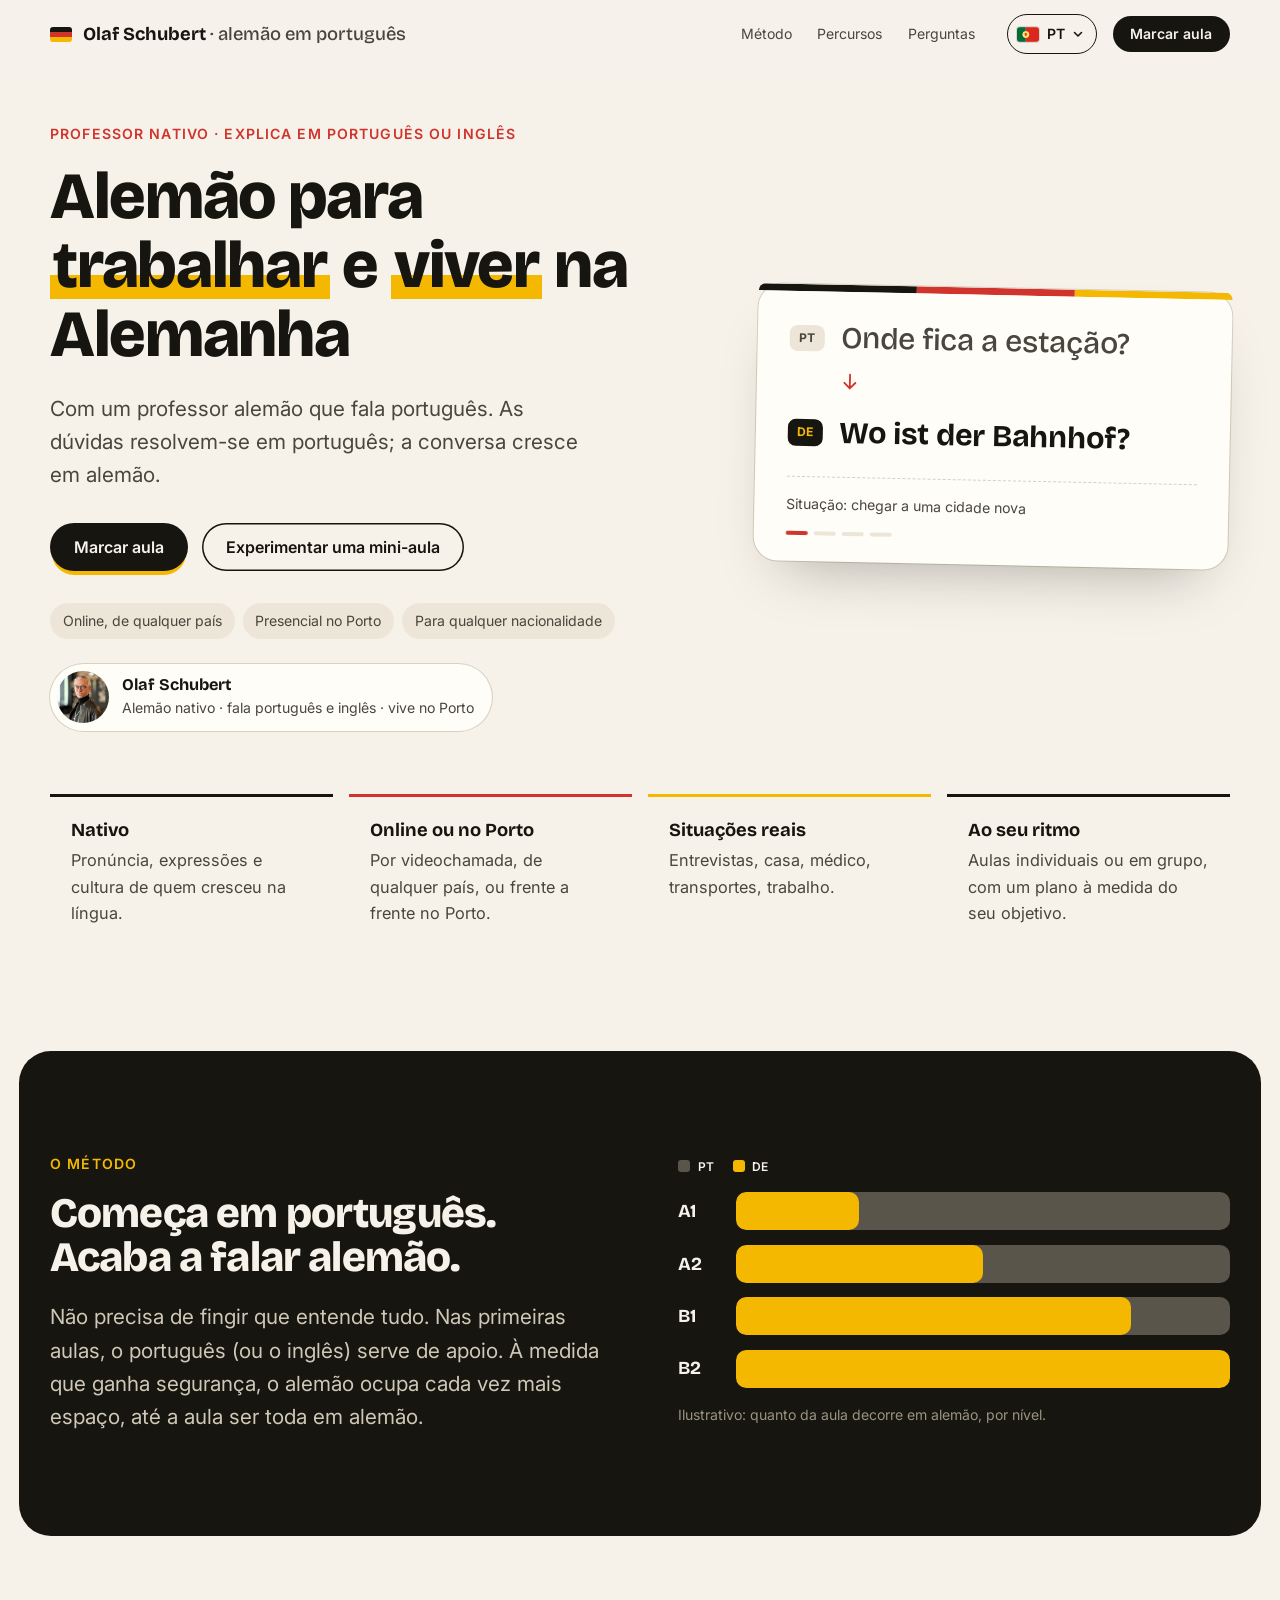
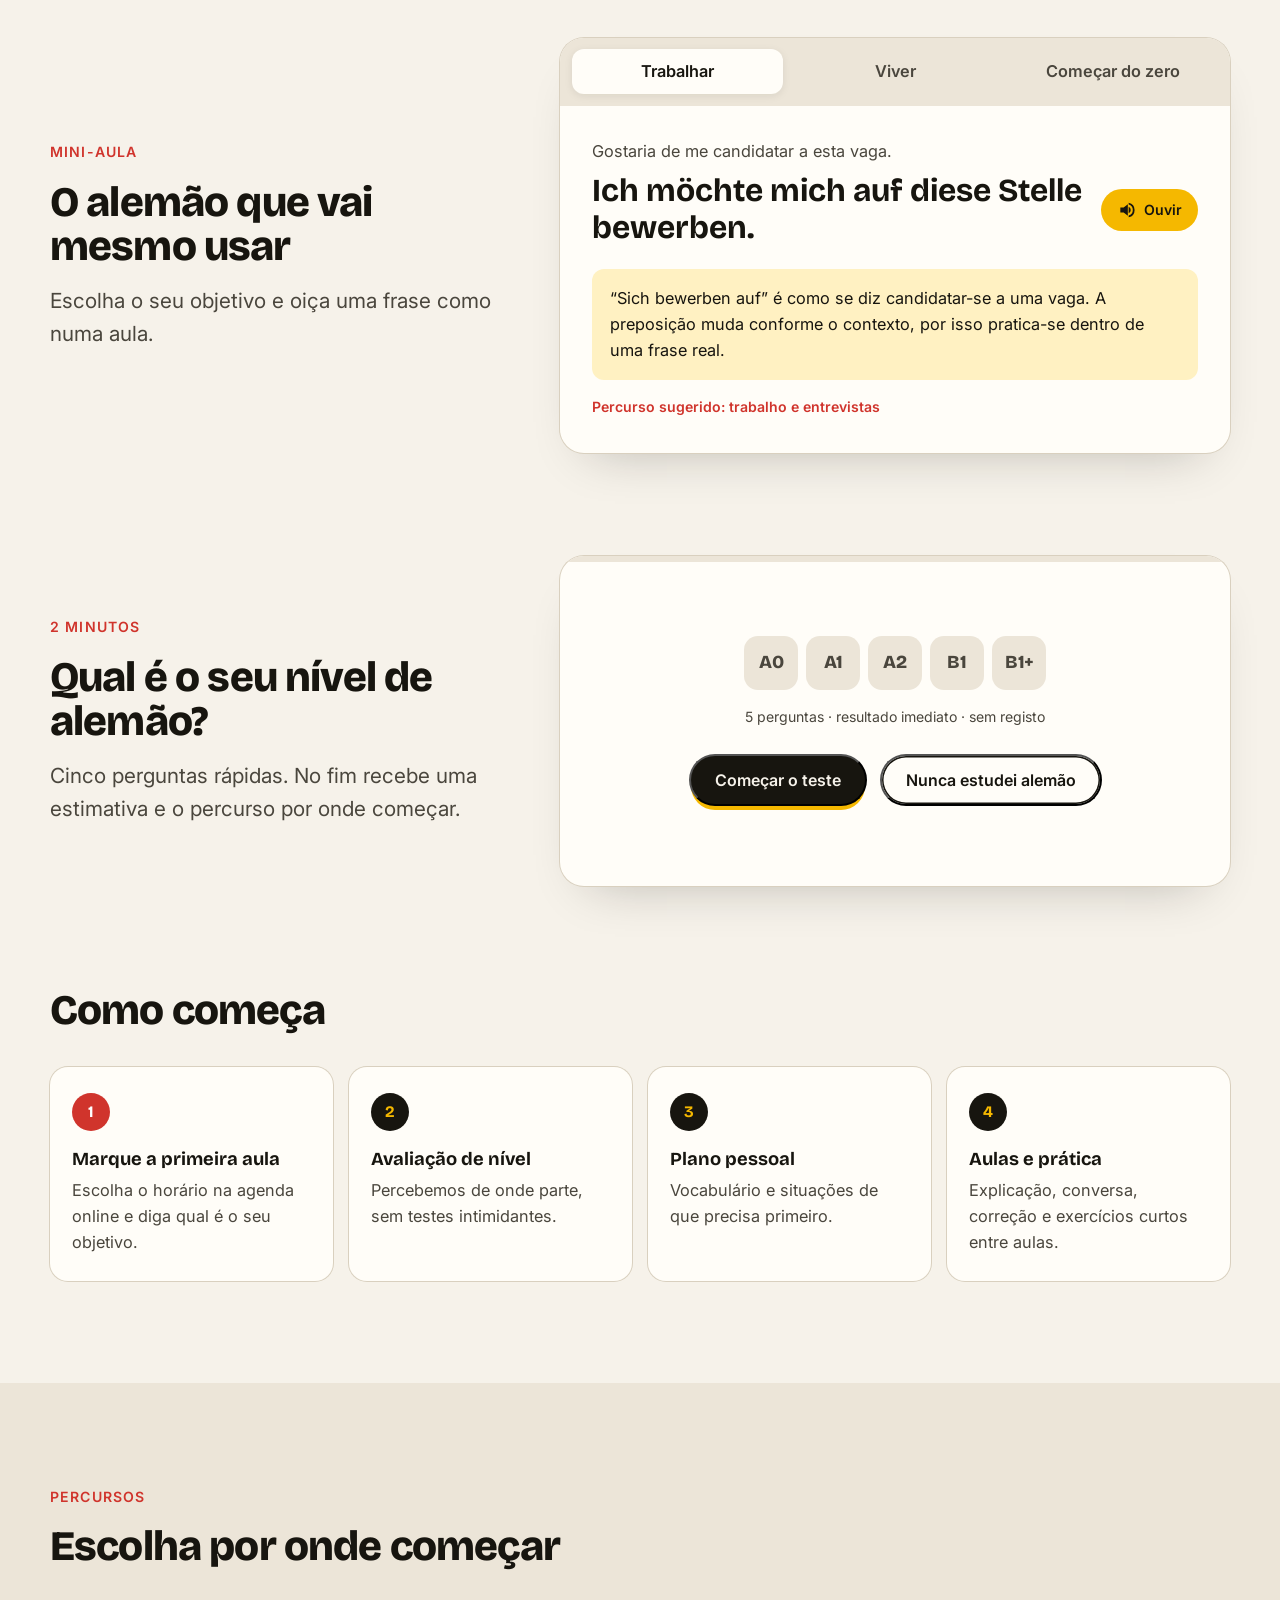
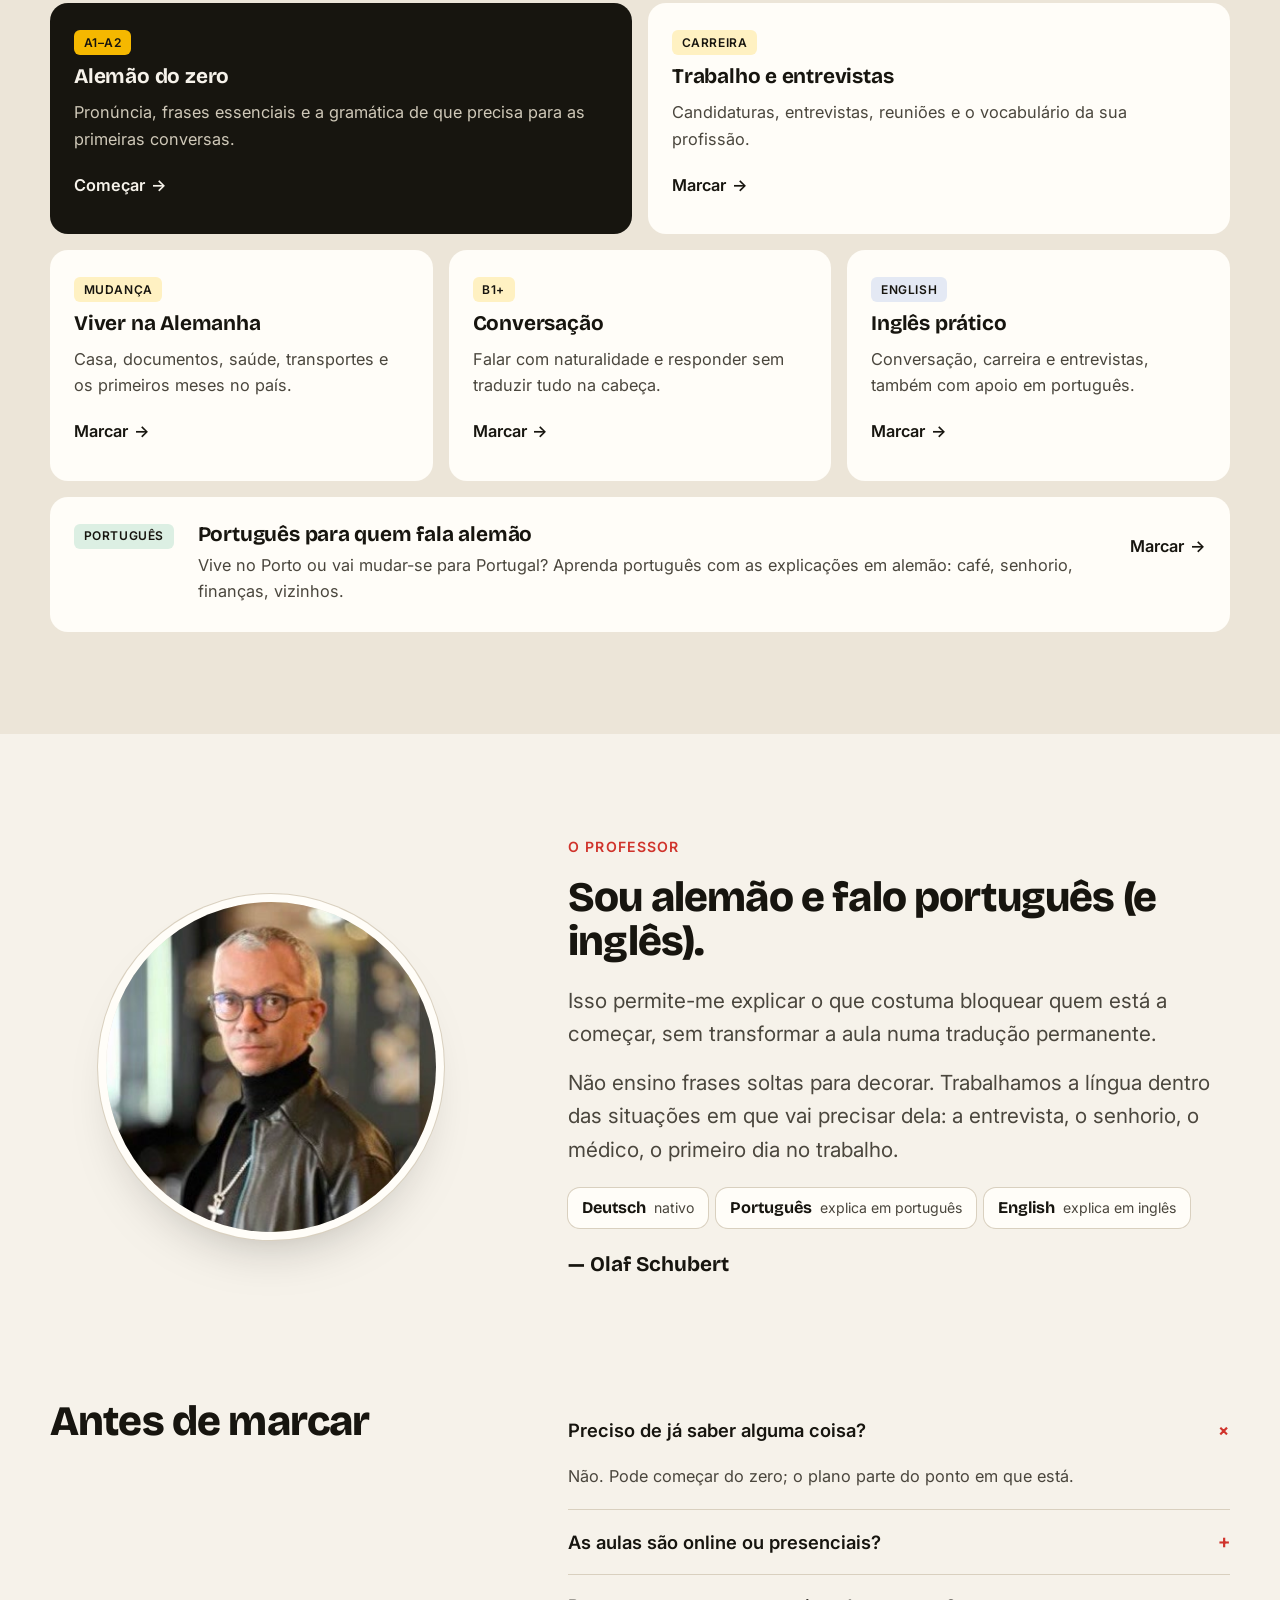
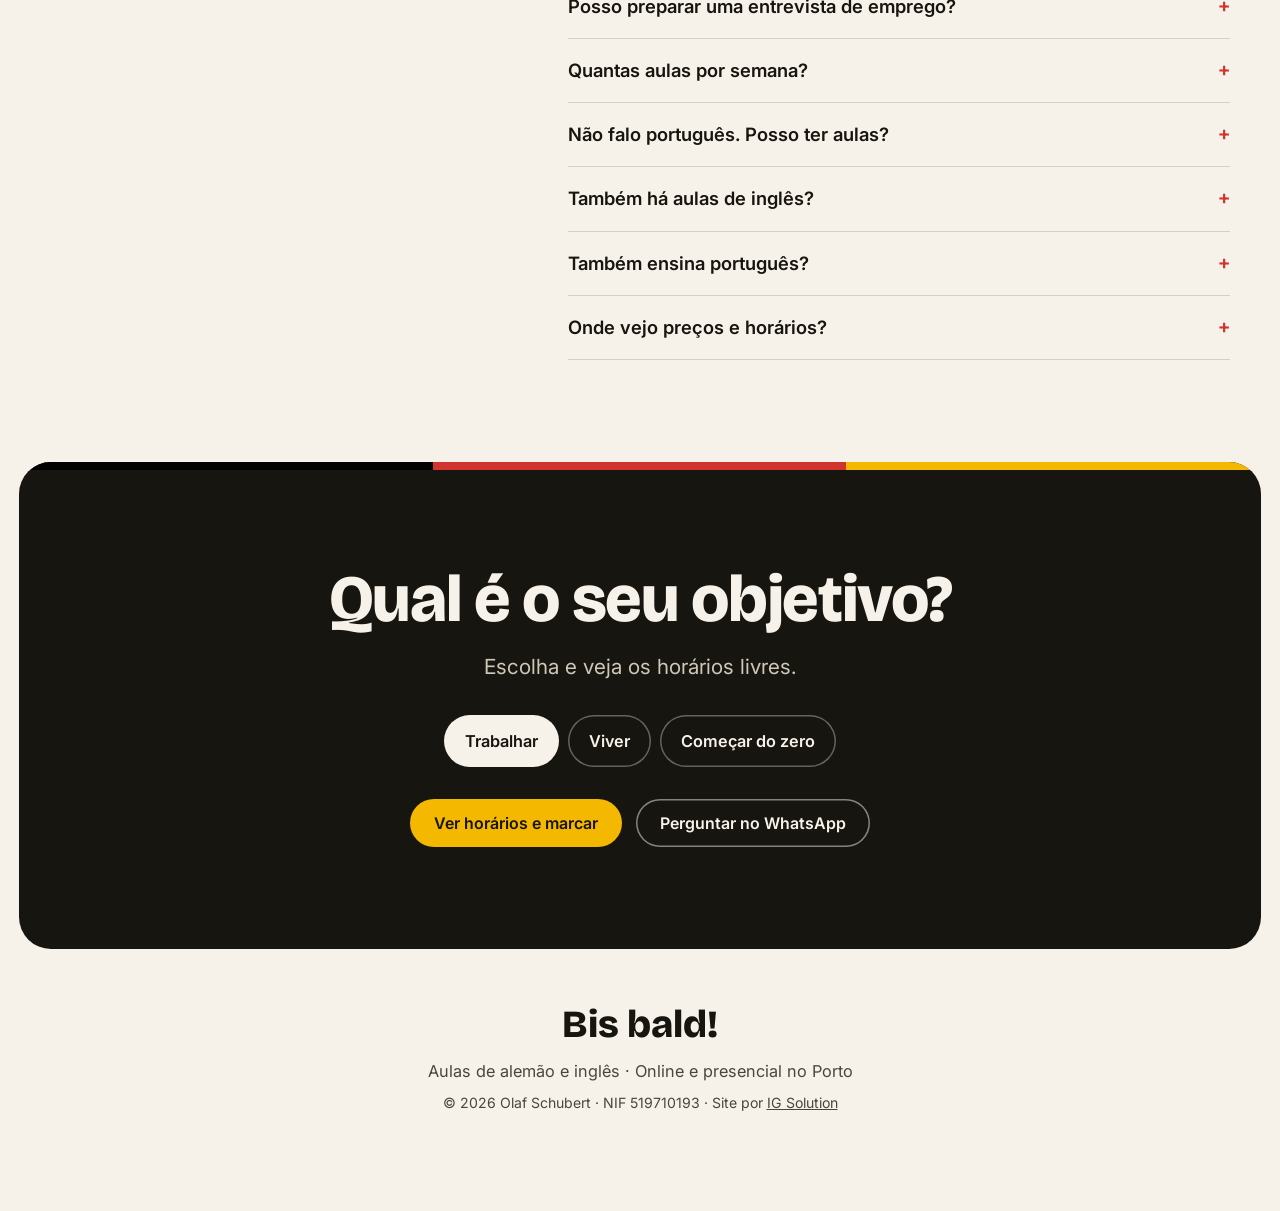
==== index.html @ 51dfd5f3 "Site do Olaf Schubert em aulascomolaf.com Co-Authored-By: Claude Opus 5.5 <noreply@anthropic.com>" ====
<!doctype html>
<html lang="pt">
<head>
  <meta charset="utf-8">
  <meta name="viewport" content="width=device-width, initial-scale=1">
  <title>Aulas de alemão no Porto e online · Olaf Schubert</title>
  <meta name="description" content="Aulas de alemão com Olaf Schubert, professor alemão que explica em português ou inglês. Para trabalhar e viver na Alemanha. Presenciais no Porto ou online.">
  <link rel="canonical" href="https://aulascomolaf.com/">
  <link rel="alternate" hreflang="pt" href="https://aulascomolaf.com/">
  <link rel="alternate" hreflang="en" href="https://aulascomolaf.com/en/">
  <link rel="alternate" hreflang="de" href="https://aulascomolaf.com/de/">
  <link rel="alternate" hreflang="x-default" href="https://aulascomolaf.com/">
  <link rel="icon" href="data:image/svg+xml,%3Csvg xmlns=%22http://www.w3.org/2000/svg%22 viewBox=%220 0 30 30%22%3E%3Crect width=%2230%22 height=%2230%22 rx=%227%22 fill=%22%2317150f%22/%3E%3Crect x=%226%22 y=%228%22 width=%2218%22 height=%224.6%22 fill=%22%23000%22/%3E%3Crect x=%226%22 y=%2212.6%22 width=%2218%22 height=%224.6%22 fill=%22%23d0342c%22/%3E%3Crect x=%226%22 y=%2217.2%22 width=%2218%22 height=%224.6%22 fill=%22%23f5b800%22/%3E%3C/svg%3E">
  <meta property="og:title" content="Aulas de alemão no Porto e online · Olaf Schubert">
  <meta property="og:description" content="Aulas de alemão com Olaf Schubert, professor alemão que explica em português ou inglês. Para trabalhar e viver na Alemanha. Presenciais no Porto ou online.">
  <meta property="og:locale" content="pt_PT">
  <meta property="og:type" content="website">
  <meta property="og:image" content="https://aulascomolaf.com/assets/olaf.jpg">
  <meta property="og:url" content="https://aulascomolaf.com/">
  <meta name="theme-color" content="#f6f2ea">
  <link rel="preconnect" href="https://fonts.googleapis.com">
  <link rel="preconnect" href="https://fonts.gstatic.com" crossorigin>
  <link href="https://fonts.googleapis.com/css2?family=Bricolage+Grotesque:opsz,wght@12..96,500;12..96,700;12..96,800&family=Inter:wght@400;500;600&display=swap" rel="stylesheet">
  <link rel="stylesheet" href="styles.css?v=1794499313">
  <script>document.documentElement.classList.add('js')</script>
  <script type="application/ld+json">
  {
    "@context": "https://schema.org",
    "@type": "Service",
    "name": "Aulas de alemão e inglês com Olaf Schubert",
    "serviceType": "Aulas de alemão e de inglês, online e presenciais",
    "description": "Aulas de alemão para trabalhar e viver na Alemanha, com um professor alemão que explica em português ou inglês. Presenciais no Porto ou online. Também aulas de inglês.",
    "areaServed": [{ "@type": "City", "name": "Porto" }, { "@type": "Country", "name": "Portugal" }, "Online"],
    "availableLanguage": ["pt", "de", "en"],
    "provider": {
      "@type": "Person",
      "name": "Olaf Schubert",
      "jobTitle": "Professor de alemão e inglês",
      "nationality": "DE",
      "knowsLanguage": ["de", "pt", "en"],
      "telephone": "+351965797608",
      "image": "assets/olaf.jpg"
    }
  }
  </script>
</head>
<body>
  <a class="skip" href="#conteudo">Saltar para o conteúdo</a>

  <header class="top">
    <div class="wrap top__in">
      <a class="brand" href="#inicio" aria-label="Início">
        <span class="brand__flag" aria-hidden="true"><i></i><i></i><i></i></span>
        <span>Olaf Schubert <em data-lang="pt">· alemão em português</em></span>
      </a>
      <nav class="top__nav" aria-label="Principal">
        <a href="#metodo"><span data-lang="pt">Método</span></a>
        <a href="#percursos"><span data-lang="pt">Percursos</span></a>
        <a href="#perguntas"><span data-lang="pt">Perguntas</span></a>
      </nav>
      <div class="top__end">
        <details class="lang">
          <summary aria-label="Idioma · Language · Sprache"><svg class="flag" viewBox="0 0 30 20" aria-hidden="true"><rect width="12" height="20" fill="#046a38"/><rect x="12" width="18" height="20" fill="#da291c"/><circle cx="12" cy="10" r="4.2" fill="#ffe900" stroke="#fff" stroke-width=".8"/><rect x="10.3" y="7.6" width="3.4" height="4.4" rx=".8" fill="#da291c" stroke="#fff" stroke-width=".6"/></svg><span>PT</span><svg class="lang__chev" viewBox="0 0 12 12" width="12" height="12" aria-hidden="true"><path d="M2.5 4.5 6 8l3.5-3.5" fill="none" stroke="currentColor" stroke-width="1.6" stroke-linecap="round" stroke-linejoin="round"/></svg></summary>
          <ul class="lang__menu">
            <li><a href="./" hreflang="pt" lang="pt" data-language="pt" aria-current="true"><svg class="flag" viewBox="0 0 30 20" aria-hidden="true"><rect width="12" height="20" fill="#046a38"/><rect x="12" width="18" height="20" fill="#da291c"/><circle cx="12" cy="10" r="4.2" fill="#ffe900" stroke="#fff" stroke-width=".8"/><rect x="10.3" y="7.6" width="3.4" height="4.4" rx=".8" fill="#da291c" stroke="#fff" stroke-width=".6"/></svg><span>Português</span><small>PT</small></a></li>
            <li><a href="en/" hreflang="en" lang="en" data-language="en"><svg class="flag" viewBox="0 0 60 40" aria-hidden="true"><rect width="60" height="40" fill="#012169"/><path d="M0 0 60 40M60 0 0 40" stroke="#fff" stroke-width="8"/><path d="M0 0 60 40M60 0 0 40" stroke="#c8102e" stroke-width="3"/><path d="M30 0v40M0 20h60" stroke="#fff" stroke-width="12"/><path d="M30 0v40M0 20h60" stroke="#c8102e" stroke-width="7"/></svg><span>English</span><small>EN</small></a></li>
            <li><a href="de/" hreflang="de" lang="de" data-language="de"><svg class="flag" viewBox="0 0 30 20" aria-hidden="true"><rect width="30" height="6.67" fill="#000"/><rect y="6.67" width="30" height="6.67" fill="#dd0000"/><rect y="13.33" width="30" height="6.67" fill="#ffce00"/></svg><span>Deutsch</span><small>DE</small></a></li>
          </ul>
        </details>
        <a class="btn btn--small booking-link" href="#marcar"><span data-lang="pt">Marcar aula</span></a>
      </div>
    </div>
  </header>

  <main id="conteudo">
    <!-- HERO -->
    <section class="hero" id="inicio">
      <div class="wrap hero__in">
        <div class="hero__copy">
          <p class="eyebrow">
            <span data-lang="pt">Professor nativo · Explica em português ou inglês</span>
            
          </p>
          <h1>
            <span data-lang="pt">Alemão para <mark>trabalhar</mark> e <mark>viver</mark> na Alemanha</span>
            
          </h1>
          <p class="hero__lead">
            <span data-lang="pt">Com um professor alemão que fala português. As dúvidas resolvem-se em português; a conversa cresce em alemão.</span>
            
          </p>
          <div class="hero__actions">
            <a class="btn booking-link" href="#marcar">
              <span data-lang="pt">Marcar aula</span>
              
            </a>
            <a class="btn btn--ghost" href="#mini-aula">
              <span data-lang="pt">Experimentar uma mini-aula</span>
              
            </a>
          </div>
          <ul class="hero__chips">
            <li><span data-lang="pt">Online, de qualquer país</span></li>
            <li><span data-lang="pt">Presencial no Porto</span></li>
            <li><span data-lang="pt">Para qualquer nacionalidade</span></li>
          </ul>
          <div class="teacher-pill">
            <img src="assets/olaf.jpg" width="56" height="56" alt="" decoding="async">
            <div>
              <strong>Olaf Schubert</strong>
              <span><span data-lang="pt">Alemão nativo · fala português e inglês · vive no Porto</span></span>
            </div>
          </div>
        </div>

        <figure class="bridge" aria-label="Exemplo: uma frase em português e a mesma em alemão">
          <div class="bridge__bar" aria-hidden="true"><i></i><i></i><i></i></div>
          <div class="bridge__row bridge__row--pt">
            <span class="bridge__tag" data-base-tag>PT</span>
            <p id="bridge-pt">Onde fica a estação?</p>
          </div>
          <div class="bridge__arrow" aria-hidden="true">
            <svg viewBox="0 0 24 24" width="22" height="22"><path d="M12 4v15m0 0-6-6m6 6 6-6" fill="none" stroke="currentColor" stroke-width="2" stroke-linecap="round" stroke-linejoin="round"/></svg>
          </div>
          <div class="bridge__row bridge__row--de">
            <span class="bridge__tag">DE</span>
            <p id="bridge-de" lang="de">Wo ist der Bahnhof?</p>
          </div>
          <p class="bridge__note" id="bridge-note">
            <span data-lang="pt">Situação: chegar a uma cidade nova</span>
            
          </p>
          <div class="bridge__dots" aria-hidden="true"><i></i><i></i><i></i><i></i></div>
        </figure>
      </div>
    </section>

    <!-- FACTS -->
    <section class="facts wrap" aria-label="Porquê este professor">
      <div class="fact" data-reveal>
        <strong><span data-lang="pt">Nativo</span></strong>
        <p><span data-lang="pt">Pronúncia, expressões e cultura de quem cresceu na língua.</span></p>
      </div>
      <div class="fact" data-reveal>
        <strong><span data-lang="pt">Online ou no Porto</span></strong>
        <p><span data-lang="pt">Por videochamada, de qualquer país, ou frente a frente no Porto.</span></p>
      </div>
      <div class="fact" data-reveal>
        <strong><span data-lang="pt">Situações reais</span></strong>
        <p><span data-lang="pt">Entrevistas, casa, médico, transportes, trabalho.</span></p>
      </div>
      <div class="fact" data-reveal>
        <strong><span data-lang="pt">Ao seu ritmo</span></strong>
        <p><span data-lang="pt">Aulas individuais ou em grupo, com um plano à medida do seu objetivo.</span></p>
      </div>
    </section>

    <!-- PONTE PT -> DE -->
    <section class="shift" id="metodo">
      <div class="wrap shift__in">
        <div class="shift__copy" data-reveal>
          <p class="eyebrow"><span data-lang="pt">O método</span></p>
          <h2><span data-lang="pt">Começa em português. Acaba a falar alemão.</span></h2>
          <p><span data-lang="pt">Não precisa de fingir que entende tudo. Nas primeiras aulas, o português (ou o inglês) serve de apoio. À medida que ganha segurança, o alemão ocupa cada vez mais espaço, até a aula ser toda em alemão.</span></p>
        </div>
        <div class="shift__chart" data-reveal aria-label="Exemplo de como muda a língua da aula ao longo dos níveis">
          <div class="shift__legend" aria-hidden="true">
            <span class="k k--pt" data-base-tag>PT</span><span class="k k--de">DE</span>
          </div>
          <div class="lvl" style="--de:25%"><b>A1</b><div class="lvl__bar"><span></span></div></div>
          <div class="lvl" style="--de:50%"><b>A2</b><div class="lvl__bar"><span></span></div></div>
          <div class="lvl" style="--de:80%"><b>B1</b><div class="lvl__bar"><span></span></div></div>
          <div class="lvl" style="--de:100%"><b>B2</b><div class="lvl__bar"><span></span></div></div>
          <p class="shift__caption"><span data-lang="pt">Ilustrativo: quanto da aula decorre em alemão, por nível.</span></p>
        </div>
      </div>
    </section>

    <!-- MINI-AULA -->
    <section class="lesson wrap" id="mini-aula" aria-labelledby="lesson-title">
      <div class="lesson__head" data-reveal>
        <p class="eyebrow"><span data-lang="pt">Mini-aula</span></p>
        <h2 id="lesson-title"><span data-lang="pt">O alemão que vai mesmo usar</span></h2>
        <p><span data-lang="pt">Escolha o seu objetivo e oiça uma frase como numa aula.</span></p>
      </div>

      <div class="lesson__card" data-reveal>
        <div class="tabs" role="tablist" aria-label="Objetivo">
          <button type="button" role="tab" aria-selected="true" data-goal="work"><span data-lang="pt">Trabalhar</span></button>
          <button type="button" role="tab" aria-selected="false" data-goal="life"><span data-lang="pt">Viver</span></button>
          <button type="button" role="tab" aria-selected="false" data-goal="start"><span data-lang="pt">Começar do zero</span></button>
        </div>
        <div class="sheet" role="tabpanel" aria-live="polite">
          <p class="sheet__src" id="phrase-source"></p>
          <div class="sheet__de">
            <p id="phrase-target" lang="de"></p>
            <button type="button" class="listen" id="listen" aria-label="Ouvir em alemão">
              <svg viewBox="0 0 24 24" width="20" height="20" aria-hidden="true"><path d="M4 9v6h4l5 4V5L8 9H4Zm12.5 3a4.5 4.5 0 0 0-2.5-4v8a4.5 4.5 0 0 0 2.5-4Zm-2.5-8.8v2.1a7 7 0 0 1 0 13.4v2.1a9 9 0 0 0 0-17.6Z" fill="currentColor"/></svg>
              <span data-lang="pt">Ouvir</span>
            </button>
          </div>
          <p class="sheet__why" id="phrase-explanation"></p>
          <p class="sheet__track" id="phrase-track"></p>
        </div>
      </div>
    </section>

    <!-- TESTE DE NÍVEL -->
    <section class="quiz wrap" id="nivel" aria-labelledby="quiz-title">
      <div class="quiz__head" data-reveal>
        <p class="eyebrow"><span data-lang="pt">2 minutos</span></p>
        <h2 id="quiz-title"><span data-lang="pt">Qual é o seu nível de alemão?</span></h2>
        <p><span data-lang="pt">Cinco perguntas rápidas. No fim recebe uma estimativa e o percurso por onde começar.</span></p>
      </div>
      <div class="quiz__card" data-reveal>
        <div class="quiz__progress" aria-hidden="true"><span id="quiz-bar"></span></div>
        <div id="quiz-body" aria-live="polite"></div>
      </div>
    </section>

    <!-- COMO FUNCIONA -->
    <section class="steps wrap" aria-labelledby="steps-title">
      <h2 id="steps-title" data-reveal><span data-lang="pt">Como começa</span></h2>
      <ol class="steps__list">
        <li data-reveal><b>1</b><strong><span data-lang="pt">Marque a primeira aula</span></strong><p><span data-lang="pt">Escolha o horário na agenda online e diga qual é o seu objetivo.</span></p></li>
        <li data-reveal><b>2</b><strong><span data-lang="pt">Avaliação de nível</span></strong><p><span data-lang="pt">Percebemos de onde parte, sem testes intimidantes.</span></p></li>
        <li data-reveal><b>3</b><strong><span data-lang="pt">Plano pessoal</span></strong><p><span data-lang="pt">Vocabulário e situações de que precisa primeiro.</span></p></li>
        <li data-reveal><b>4</b><strong><span data-lang="pt">Aulas e prática</span></strong><p><span data-lang="pt">Explicação, conversa, correção e exercícios curtos entre aulas.</span></p></li>
      </ol>
    </section>

    <!-- PERCURSOS -->
    <section class="paths" id="percursos" aria-labelledby="paths-title">
      <div class="wrap">
        <div class="paths__head" data-reveal>
          <p class="eyebrow"><span data-lang="pt">Percursos</span></p>
          <h2 id="paths-title"><span data-lang="pt">Escolha por onde começar</span></h2>
        </div>
        <div class="paths__grid">
          <article class="path path--main" data-reveal>
            <span class="path__lvl">A1–A2</span>
            <h3><span data-lang="pt">Alemão do zero</span></h3>
            <p><span data-lang="pt">Pronúncia, frases essenciais e a gramática de que precisa para as primeiras conversas.</span></p>
            <a class="path__link booking-link" data-goal-link="start" href="#marcar"><span data-lang="pt">Começar</span> →</a>
          </article>
          <article class="path" data-reveal>
            <span class="path__lvl"><span data-lang="pt">Carreira</span></span>
            <h3><span data-lang="pt">Trabalho e entrevistas</span></h3>
            <p><span data-lang="pt">Candidaturas, entrevistas, reuniões e o vocabulário da sua profissão.</span></p>
            <a class="path__link booking-link" data-goal-link="work" href="#marcar"><span data-lang="pt">Marcar</span> →</a>
          </article>
          <article class="path" data-reveal>
            <span class="path__lvl"><span data-lang="pt">Mudança</span></span>
            <h3><span data-lang="pt">Viver na Alemanha</span></h3>
            <p><span data-lang="pt">Casa, documentos, saúde, transportes e os primeiros meses no país.</span></p>
            <a class="path__link booking-link" data-goal-link="life" href="#marcar"><span data-lang="pt">Marcar</span> →</a>
          </article>
          <article class="path" data-reveal>
            <span class="path__lvl">B1+</span>
            <h3><span data-lang="pt">Conversação</span></h3>
            <p><span data-lang="pt">Falar com naturalidade e responder sem traduzir tudo na cabeça.</span></p>
            <a class="path__link booking-link" data-goal-link="work" href="#marcar"><span data-lang="pt">Marcar</span> →</a>
          </article>
          <article class="path path--en" data-reveal>
            <span class="path__lvl">English</span>
            <h3><span data-lang="pt">Inglês prático</span></h3>
            <p><span data-lang="pt">Conversação, carreira e entrevistas, também com apoio em português.</span></p>
            <a class="path__link booking-link" data-goal-link="work" href="#marcar"><span data-lang="pt">Marcar</span> →</a>
          </article>
          <article class="path path--pt" data-reveal>
            <span class="path__lvl"><span data-lang="pt">Português</span></span>
            <div class="path__body">
              <h3><span data-lang="pt">Português para quem fala alemão</span></h3>
              <p><span data-lang="pt">Vive no Porto ou vai mudar-se para Portugal? Aprenda português com as explicações em alemão: café, senhorio, finanças, vizinhos.</span></p>
            </div>
            <a class="path__link booking-link" href="#marcar"><span data-lang="pt">Marcar</span> →</a>
          </article>
        </div>
      </div>
    </section>

    <!-- PREÇOS: lidos ao vivo da AgendaIG (script.js). Sem agenda ligada, fica escondido. -->
    <section class="prices wrap" id="precos" aria-labelledby="prices-title" hidden>
      <div class="prices__head">
        <p class="eyebrow"><span data-lang="pt">Aulas e preços</span></p>
        <h2 id="prices-title"><span data-lang="pt">Escolha a aula e marque</span></h2>
        <p><span data-lang="pt">Preços e horários sempre atualizados, direto da agenda do Olaf.</span></p>
      </div>
      <div class="prices__grid" id="prices-grid"></div>
      <div class="plans">
        <h3 class="plans__title"><span data-lang="pt">Planos mensais: pague menos por aula</span></h3>
        <p class="plans__lead"><span data-lang="pt">Para quem quer criar o hábito. Fale com o Olaf e ele inscreve-o no plano.</span></p>
        <div class="prices__grid">
          <article class="price">
            <h3><span data-lang="pt">Arranque</span></h3>
            <p class="price__value"><b>90 €</b> <span><span data-lang="pt">por mês</span></span></p>
            <p class="price__desc"><span data-lang="pt">4 aulas individuais por mês: uma por semana, de alemão ou de português.</span></p>
            <p class="plan__per"><span data-lang="pt">22,50 € por aula · poupa 10 € por mês</span></p>
            <a class="path__link" data-plan="Arranque" href="#marcar"><span data-lang="pt">Quero este plano</span> →</a>
          </article>
          <article class="price price--main">
            <h3><span data-lang="pt">Intensivo</span></h3>
            <p class="price__value"><b>170 €</b> <span><span data-lang="pt">por mês</span></span></p>
            <p class="price__desc"><span data-lang="pt">8 aulas individuais por mês, duas por semana. Para quem tem prazo: entrevista, mudança ou exame.</span></p>
            <p class="plan__per"><span data-lang="pt">21,25 € por aula · poupa 30 € por mês</span></p>
            <a class="path__link" data-plan="Intensivo" href="#marcar"><span data-lang="pt">Quero este plano</span> →</a>
          </article>
          <article class="price">
            <h3><span data-lang="pt">Grupo</span></h3>
            <p class="price__value"><b>40 €</b> <span><span data-lang="pt">por mês</span></span></p>
            <p class="price__desc"><span data-lang="pt">4 aulas de alemão em grupo por mês, uma por semana, com explicações em português ou inglês.</span></p>
            <p class="plan__per"><span data-lang="pt">10 € por aula · poupa 8 € por mês</span></p>
            <a class="path__link" data-plan="Grupo" href="#marcar"><span data-lang="pt">Quero este plano</span> →</a>
          </article>
        </div>
      </div>
    </section>
    <!-- SOBRE -->
    <section class="about" aria-labelledby="about-title">
      <div class="wrap about__in">
        <figure class="about__photo" data-reveal>
          <img src="assets/olaf.jpg" width="330" height="330" alt="Olaf Schubert" loading="lazy" decoding="async">
        </figure>
        <div class="about__copy" data-reveal>
          <p class="eyebrow"><span data-lang="pt">O professor</span></p>
          <h2 id="about-title"><span data-lang="pt">Sou alemão e falo português (e inglês).</span></h2>
          <p><span data-lang="pt">Isso permite-me explicar o que costuma bloquear quem está a começar, sem transformar a aula numa tradução permanente.</span></p>
          <p><span data-lang="pt">Não ensino frases soltas para decorar. Trabalhamos a língua dentro das situações em que vai precisar dela: a entrevista, o senhorio, o médico, o primeiro dia no trabalho.</span></p>
          <ul class="langs" aria-label="Línguas">
            <li><b lang="de">Deutsch</b><span data-lang="pt">nativo</span></li>
            <li><b lang="pt">Português</b><span data-lang="pt">explica em português</span></li>
            <li><b lang="en">English</b><span data-lang="pt">explica em inglês</span></li>
          </ul>

          <p class="about__sign">— Olaf Schubert</p>
        </div>
      </div>
    </section>

    <!-- OPINIÕES (só aparece com dados em build.py) -->

    <!-- FAQ -->
    <section class="faq wrap" id="perguntas" aria-labelledby="faq-title">
      <h2 id="faq-title" data-reveal><span data-lang="pt">Antes de marcar</span></h2>
      <div class="faq__list" data-reveal>
        <details open><summary><span data-lang="pt">Preciso de já saber alguma coisa?</span></summary><p><span data-lang="pt">Não. Pode começar do zero; o plano parte do ponto em que está.</span></p></details>
        <details><summary><span data-lang="pt">As aulas são online ou presenciais?</span></summary><p><span data-lang="pt">As duas. Online a partir de qualquer país, ou presencial no Porto.</span></p></details>
        <details><summary><span data-lang="pt">Posso preparar uma entrevista de emprego?</span></summary><p><span data-lang="pt">Sim. O plano concentra-se no vocabulário da função, nas respostas e em simulações da entrevista.</span></p></details>
        <details><summary><span data-lang="pt">Quantas aulas por semana?</span></summary><p><span data-lang="pt">Depende do objetivo e do prazo. Fica definido na primeira aula.</span></p></details>
        <details><summary><span data-lang="pt">Não falo português. Posso ter aulas?</span></summary><p><span data-lang="pt">Sim. As explicações podem ser em inglês, por isso as aulas servem para qualquer nacionalidade.</span></p></details>
        <details><summary><span data-lang="pt">Também há aulas de inglês?</span></summary><p><span data-lang="pt">Sim, para conversação, carreira e entrevistas.</span></p></details>
        <details><summary><span data-lang="pt">Também ensina português?</span></summary><p><span data-lang="pt">Sim, a quem fala alemão, com as explicações em alemão.</span></p></details>
        <details><summary><span data-lang="pt">Onde vejo preços e horários?</span></summary><p><span data-lang="pt">Na agenda, antes de confirmar. Também vê lá as condições de remarcação e cancelamento.</span></p></details>
      </div>
    </section>

    <!-- CTA -->
    <section class="cta" id="marcar" aria-labelledby="cta-title">
      <div class="wrap cta__in" data-reveal>
        <h2 id="cta-title"><span data-lang="pt">Qual é o seu objetivo?</span></h2>
        <p><span data-lang="pt">Escolha e veja os horários livres.</span></p>
        <fieldset class="goals">
          <legend class="sr"><span data-lang="pt">Objetivo</span></legend>
          <label><input type="radio" name="goal" value="work" checked><span><span data-lang="pt">Trabalhar</span></span></label>
          <label><input type="radio" name="goal" value="life"><span><span data-lang="pt">Viver</span></span></label>
          <label><input type="radio" name="goal" value="start"><span><span data-lang="pt">Começar do zero</span></span></label>
        </fieldset>
        <div class="cta__actions">
          <a class="btn btn--light" id="agenda-link" href="https://agendaig.com" target="_blank" rel="noopener"><span data-lang="pt">Ver horários e marcar</span></a>
          <a class="btn btn--line" id="whatsapp-link" href="https://wa.me/" target="_blank" rel="noopener"><span data-lang="pt">Perguntar no WhatsApp</span></a>
        </div>
      </div>
    </section>
  </main>

  <footer class="foot">
    <div class="wrap foot__in">
      <p class="foot__bye" lang="de">Bis bald!</p>
      <p><span data-lang="pt">Aulas de alemão e inglês · Online e presencial no Porto</span></p>
      <p class="foot__small">© 2026 Olaf Schubert · NIF 519710193 · <span data-lang="pt">Site por</span> <a href="https://igsolutiondigital.com" target="_blank" rel="noopener">IG Solution</a></p>
    </div>
  </footer>

  <a class="float-cta booking-link" href="#marcar"><span data-lang="pt">Marcar aula</span></a>

  <script src="script.js?v=1794499313"></script>
</body>
</html>
---- styles.css ----
:root {
  --paper: #f6f2ea;
  --paper-2: #ece5d8;
  --card: #fffdf8;
  --ink: #17150f;
  --ink-2: #4a463d;
  --line: #d9d0bf;
  --red: #d0342c;
  --gold: #f5b800;
  --gold-soft: #fff1c2;

  --display: "Bricolage Grotesque", system-ui, sans-serif;
  --text: "Inter", system-ui, sans-serif;

  /* uma só escala */
  --fs-h1: clamp(2.5rem, 4.4vw + .6rem, 4.6rem);
  --fs-h2: clamp(1.9rem, 2.4vw + .7rem, 3rem);
  --fs-h3: 1.3rem;
  --fs-lead: clamp(1.08rem, .5vw + .95rem, 1.3rem);
  --fs-card: 1.15rem;  /* títulos de cartões, perguntas */
  --fs-body: 1.02rem;
  --fs-small: .88rem;
  --fs-tag: .75rem;    /* etiquetas: PT, DE, A1–A2 */

  --gap: clamp(4.5rem, 8vw, 7.5rem);
  --radius: 18px;
  --ease: cubic-bezier(.2, .7, .2, 1);
}

*, *::before, *::after { box-sizing: border-box; }
html { scroll-behavior: smooth; scroll-padding-top: 80px; }
body {
  margin: 0;
  background: var(--paper);
  color: var(--ink);
  font: 400 var(--fs-body)/1.6 var(--text);
  -webkit-font-smoothing: antialiased;
  overflow-x: hidden;
}
h1, h2, h3 { font-family: var(--display); font-weight: 800; line-height: 1.05; letter-spacing: -.02em; margin: 0; }
h2 { font-size: var(--fs-h2); }
h3 { font-size: var(--fs-h3); font-weight: 700; letter-spacing: -.01em; }
p { margin: 0; }
a { color: inherit; }
[hidden] { display: none !important; }
.wrap { width: min(1180px, 100% - 2.5rem); margin-inline: auto; }
.sr { position: absolute; width: 1px; height: 1px; overflow: hidden; clip: rect(0 0 0 0); }
.skip { position: absolute; left: -999px; top: 0; background: var(--ink); color: var(--paper); padding: .6rem 1rem; z-index: 99; }
.skip:focus { left: 1rem; }
:focus-visible { outline: 3px solid var(--gold); outline-offset: 3px; border-radius: 6px; }

.eyebrow {
  font-size: var(--fs-small); font-weight: 600; letter-spacing: .08em; text-transform: uppercase;
  color: var(--red); margin-bottom: 1rem;
}

/* ---------- botões ---------- */
.btn {
  display: inline-flex; align-items: center; gap: .6rem;
  padding: 1rem 1.5rem; border-radius: 999px;
  background: var(--ink); color: var(--paper);
  font: 600 1rem/1 var(--text); text-decoration: none;
  transition: transform .25s var(--ease), background .25s, box-shadow .25s;
  box-shadow: 0 6px 0 -2px var(--gold);
}
.btn:hover { transform: translateY(-2px); box-shadow: 0 9px 0 -2px var(--gold); }
.btn small { font-weight: 500; font-size: var(--fs-tag); background: var(--gold); color: var(--ink); padding: .25rem .5rem; border-radius: 999px; }
.btn--ghost { background: transparent; color: var(--ink); box-shadow: inset 0 0 0 1.5px var(--ink); }
.btn--ghost:hover { background: var(--ink); color: var(--paper); box-shadow: inset 0 0 0 1.5px var(--ink); }
.btn--small { padding: .7rem 1.1rem; font-size: var(--fs-small); box-shadow: none; }
.btn--small:hover { box-shadow: none; background: var(--red); }
.btn--light { background: var(--gold); color: var(--ink); box-shadow: none; }
.btn--light:hover { box-shadow: none; background: #ffd23d; }
.btn--line { background: transparent; color: var(--paper); box-shadow: inset 0 0 0 1.5px rgba(246,242,234,.5); }
.btn--line:hover { box-shadow: inset 0 0 0 1.5px var(--paper); }

/* ---------- topo ---------- */
.top { position: sticky; top: 0; z-index: 20; background: rgba(246,242,234,.86); backdrop-filter: blur(10px); border-bottom: 1px solid transparent; transition: border-color .3s; }
.top.is-scrolled { border-color: var(--line); }
.top__in { display: flex; align-items: center; gap: 2rem; height: 68px; }
.brand { display: flex; align-items: center; gap: .7rem; text-decoration: none; font: 700 1.15rem/1 var(--display); }
.brand em { font-style: normal; font-weight: 500; color: var(--ink-2); }
.brand__flag { display: grid; grid-template-rows: repeat(3, 5px); width: 22px; border-radius: 3px; overflow: hidden; }
.brand__flag i:nth-child(1) { background: var(--ink); }
.brand__flag i:nth-child(2) { background: var(--red); }
.brand__flag i:nth-child(3) { background: var(--gold); }
.top__nav { display: flex; gap: 1.6rem; margin-left: auto; }
.top__nav a { text-decoration: none; font-size: var(--fs-small); color: var(--ink-2); }
.top__nav a:hover { color: var(--ink); }
.top__end { display: flex; align-items: center; gap: 1rem; }
/* seletor de língua: botão com bandeira, lista vertical */
.lang { position: relative; }
.lang summary { list-style: none; display: flex; align-items: center; gap: .45rem; min-height: 40px; padding: 0 .75rem 0 .6rem; border: 1.5px solid var(--ink); border-radius: 999px; font: 600 var(--fs-small)/1 var(--text); color: var(--ink); cursor: pointer; user-select: none; }
.lang summary::-webkit-details-marker { display: none; }
.lang summary:hover { background: var(--paper-2); }
.lang summary:focus-visible, .lang a:focus-visible { outline: 2px solid var(--ink); outline-offset: 2px; }
.lang__chev { transition: transform .2s ease; }
.lang[open] .lang__chev { transform: rotate(180deg); }
.flag { width: 22px; height: 15px; flex: none; border-radius: 3px; box-shadow: 0 0 0 1px rgba(0,0,0,.12); }
.lang__menu { position: absolute; right: 0; top: calc(100% + .5rem); z-index: 40; display: flex; flex-direction: column; gap: 2px; min-width: 190px; margin: 0; padding: .35rem; list-style: none; background: var(--card); border-radius: 14px; box-shadow: 0 0 0 1px var(--line), 0 14px 34px rgba(0,0,0,.14); }
.lang[open] .lang__menu { animation: lang-in .16s ease-out; }
@keyframes lang-in { from { opacity: 0; transform: translateY(-4px); } }
.lang__menu a { display: flex; align-items: center; gap: .7rem; min-height: 44px; padding: 0 .75rem; border-radius: 10px; color: var(--ink); text-decoration: none; font-size: var(--fs-body); }
.lang__menu a:hover { background: var(--paper-2); }
.lang__menu small { margin-left: auto; font: 600 var(--fs-tag)/1 var(--text); color: var(--ink-2); letter-spacing: .04em; }
.lang__menu a[aria-current="true"] { background: var(--paper-2); font-weight: 600; }
.lang__menu a[aria-current="true"] small::before { content: "✓ "; color: var(--ink); }
@media (prefers-reduced-motion: reduce) { .lang__chev { transition: none; } .lang[open] .lang__menu { animation: none; } }

/* cartão do professor no topo */
.teacher-pill { display: inline-flex; align-items: center; gap: .8rem; margin-top: 1.6rem; padding: .45rem 1.1rem .45rem .45rem; border-radius: 999px; background: var(--card); box-shadow: 0 0 0 1px var(--line); }
.teacher-pill img { width: 52px; height: 52px; border-radius: 50%; object-fit: cover; }
.teacher-pill strong { display: block; font: 700 var(--fs-body)/1.2 var(--display); }
.teacher-pill span { font-size: var(--fs-small); color: var(--ink-2); }

/* línguas que fala */
.langs { list-style: none; padding: 0; margin: 1.4rem 0 1.2rem; display: flex; flex-wrap: wrap; gap: .5rem; }
.langs li { display: flex; align-items: baseline; gap: .45rem; padding: .55rem .9rem; border-radius: 12px; background: var(--card); box-shadow: 0 0 0 1px var(--line); font-size: var(--fs-small); color: var(--ink-2); }
.langs b { font: 700 var(--fs-body)/1 var(--display); color: var(--ink); }

/* teste de nível */
.quiz { display: grid; grid-template-columns: .8fr 1.2fr; gap: clamp(2rem, 5vw, 5rem); align-items: center; padding-bottom: var(--gap); }
.quiz__head h2 { margin-bottom: 1rem; }
.quiz__head p:not(.eyebrow) { color: var(--ink-2); font-size: var(--fs-lead); }
.quiz__card { position: relative; background: var(--card); border-radius: 24px; padding: 2.2rem 2rem; min-height: 330px; display: flex; flex-direction: column; justify-content: center; box-shadow: 0 0 0 1px var(--line), 0 24px 50px -30px rgba(23,21,15,.3); overflow: hidden; }
.quiz__progress { position: absolute; inset: 0 0 auto; height: 6px; background: var(--paper-2); }
.quiz__progress span { display: block; height: 100%; width: 0; background: var(--red); transition: width .5s var(--ease); }
#quiz-body > * { animation: quiz-in .45s var(--ease) both; }
@keyframes quiz-in { from { opacity: 0; transform: translateY(10px); } }
.quiz__scale { display: flex; justify-content: center; gap: .5rem; margin-bottom: 1rem; }
.quiz__scale span { display: grid; place-items: center; min-width: 54px; height: 54px; padding: 0 .5rem; border-radius: 14px; background: var(--paper-2); font: 800 1.15rem/1 var(--display); color: var(--ink-2); animation: lvl-pulse 5s var(--ease) infinite; animation-delay: calc(var(--i) * .5s); }
@keyframes lvl-pulse { 0%, 30%, 100% { background: var(--paper-2); color: var(--ink-2); transform: none; } 10% { background: var(--ink); color: var(--gold); transform: translateY(-4px); } }
.quiz__meta { text-align: center; font-size: var(--fs-small); color: var(--ink-2); margin-bottom: 1.6rem; }
.quiz__start, .quiz__acts { display: flex; flex-wrap: wrap; gap: .8rem; }
.quiz__start { justify-content: center; }
.quiz__count { font-size: var(--fs-small); font-weight: 600; color: var(--red); margin-bottom: .8rem; }
.quiz__q { font: 700 clamp(1.35rem, 1.3vw + .8rem, 1.9rem)/1.2 var(--display); margin-bottom: 1.4rem; }
.quiz__opts { display: grid; gap: .6rem; }
.quiz__opt { text-align: left; min-height: 52px; padding: .85rem 1.1rem; border-radius: 14px; border: 0; background: var(--paper); box-shadow: inset 0 0 0 1.5px var(--line); font: 600 1rem/1.3 var(--text); color: var(--ink); cursor: pointer; transition: box-shadow .2s, background .2s, transform .2s; }
.quiz__opt:hover:not(:disabled) { box-shadow: inset 0 0 0 1.5px var(--ink); transform: translateX(3px); }
.quiz__opt:disabled { cursor: default; }
.quiz__opt.is-right { background: #e3f2df; box-shadow: inset 0 0 0 2px #2f8a3e; }
.quiz__opt.is-wrong { background: #fbe4e2; box-shadow: inset 0 0 0 2px var(--red); }
.quiz__fb { margin-top: 1rem; font-weight: 600; }
.quiz__fb.is-right { color: #2f8a3e; }
.quiz__fb.is-wrong { color: var(--red); }
.quiz__result h3 { font-size: 1.6rem; margin: .9rem 0 .5rem; }
.quiz__result p { color: var(--ink-2); }
.quiz__lvl { display: inline-grid; place-items: center; min-width: 64px; height: 64px; padding: 0 .6rem; border-radius: 18px; background: var(--ink); color: var(--gold); font: 800 1.6rem/1 var(--display); }
.quiz__note { font-size: var(--fs-small); margin: .8rem 0 1.4rem; }

/* ---------- hero ---------- */
.hero { padding: clamp(2.5rem, 6vh, 4.5rem) 0 clamp(3rem, 7vh, 5rem); }
.hero__in { display: grid; grid-template-columns: 1.15fr .85fr; gap: clamp(2rem, 5vw, 5rem); align-items: center; }
.hero h1 { font-size: var(--fs-h1); margin-bottom: 1.4rem; }
.hero mark {
  background: linear-gradient(transparent 62%, var(--gold) 62%, var(--gold) 92%, transparent 92%);
  color: inherit; padding: 0 .05em;
  background-size: 0% 100%; background-repeat: no-repeat;
  animation: mark 1s var(--ease) .5s forwards;
}
.hero mark + mark, .hero h1 mark:nth-of-type(2) { animation-delay: .85s; }
@keyframes mark { to { background-size: 100% 100%; } }
.hero__lead { font-size: var(--fs-lead); color: var(--ink-2); max-width: 34rem; margin-bottom: 2rem; }
.hero__actions { display: flex; flex-wrap: wrap; gap: .9rem; margin-bottom: 2rem; }
.hero__chips { list-style: none; padding: 0; margin: 0; display: flex; flex-wrap: wrap; gap: .5rem; }
.hero__chips li { font-size: var(--fs-small); padding: .4rem .8rem; border-radius: 999px; background: var(--paper-2); color: var(--ink-2); }

/* cartão PT → DE */
.bridge {
  position: relative; margin: 0;
  background: var(--card); border-radius: 24px; padding: 2.2rem 2rem 1.6rem;
  box-shadow: 0 30px 60px -30px rgba(23,21,15,.35), 0 0 0 1px var(--line);
  transform: rotate(1.2deg);
  animation: float 7s ease-in-out infinite;
}
@keyframes float { 50% { transform: rotate(1.2deg) translateY(-8px); } }
.bridge__bar { position: absolute; inset: 0 0 auto; height: 7px; display: grid; grid-template-columns: repeat(3, 1fr); border-radius: 24px 24px 0 0; overflow: hidden; }
.bridge__bar i:nth-child(1) { background: var(--ink); }
.bridge__bar i:nth-child(2) { background: var(--red); }
.bridge__bar i:nth-child(3) { background: var(--gold); }
.bridge__row { display: grid; grid-template-columns: auto 1fr; gap: 1rem; align-items: start; }
.bridge__tag { font: 700 var(--fs-tag)/1 var(--text); letter-spacing: .06em; padding: .45rem .55rem; border-radius: 8px; background: var(--paper-2); color: var(--ink-2); margin-top: .35rem; }
.bridge__row--de .bridge__tag { background: var(--ink); color: var(--gold); }
.bridge__row p { font: 700 clamp(1.35rem, 1.4vw + .8rem, 1.9rem)/1.2 var(--display); transition: opacity .45s, transform .45s var(--ease), filter .45s; }
.bridge__row--pt p { color: var(--ink-2); font-weight: 500; }
.bridge__row p.is-out { opacity: 0; transform: translateY(10px); filter: blur(4px); }
.bridge__arrow { color: var(--red); margin: .9rem 0 .9rem 3.1rem; animation: nudge 1.6s ease-in-out infinite; }
@keyframes nudge { 50% { transform: translateY(4px); } }
.bridge__note { margin-top: 1.6rem; padding-top: 1rem; border-top: 1px dashed var(--line); font-size: var(--fs-small); color: var(--ink-2); transition: opacity .45s; }
.bridge__note.is-out { opacity: 0; }
.bridge__dots { display: flex; gap: 6px; margin-top: 1rem; }
.bridge__dots i { width: 22px; height: 4px; border-radius: 4px; background: var(--paper-2); overflow: hidden; position: relative; }
.bridge__dots i.is-on::after { content: ""; position: absolute; inset: 0; background: var(--red); transform-origin: left; animation: fill var(--dur, 4.2s) linear forwards; }
.bridge__dots i.is-done { background: var(--ink); }
@keyframes fill { from { transform: scaleX(0); } to { transform: scaleX(1); } }

/* ---------- factos ---------- */
.facts { display: grid; grid-template-columns: repeat(4, 1fr); gap: 1rem; padding-bottom: var(--gap); }
.fact { padding: 1.4rem 1.3rem; border-top: 3px solid var(--ink); }
.fact:nth-child(2) { border-color: var(--red); }
.fact:nth-child(3) { border-color: var(--gold); }
.fact strong { display: block; font: 700 var(--fs-card)/1.2 var(--display); margin-bottom: .4rem; }
.fact p { color: var(--ink-2); }

/* ---------- método (escuro) ---------- */
.shift { background: var(--ink); color: var(--paper); padding: var(--gap) 0; border-radius: 32px; margin: 0 clamp(.5rem, 1.5vw, 1.25rem); }
.shift__in { display: grid; grid-template-columns: 1fr 1fr; gap: clamp(2rem, 6vw, 6rem); align-items: center; }
.shift .eyebrow { color: var(--gold); }
.shift h2 { margin-bottom: 1.3rem; }
.shift__copy p:not(.eyebrow) { color: #cfc8b8; font-size: var(--fs-lead); }
.shift__legend { display: flex; gap: 1.2rem; margin-bottom: 1.2rem; font: 600 var(--fs-tag)/1 var(--text); }
.k::before { content: ""; display: inline-block; width: 12px; height: 12px; border-radius: 3px; margin-right: .45rem; vertical-align: -1px; }
.k--pt::before { background: #5a554a; }
.k--de::before { background: var(--gold); }
.lvl { display: grid; grid-template-columns: 2.6rem 1fr; align-items: center; gap: 1rem; margin-bottom: .9rem; }
.lvl b { font: 700 var(--fs-card)/1 var(--display); }
.lvl__bar { height: 38px; border-radius: 10px; background: #5a554a; overflow: hidden; }
.lvl__bar span { display: block; height: 100%; width: 0; background: var(--gold); border-radius: 10px; transition: width 1.3s var(--ease); }
.shift__chart.is-in .lvl__bar span { width: var(--de); }
.shift__chart.is-in .lvl:nth-of-type(3) span { transition-delay: .15s; }
.shift__chart.is-in .lvl:nth-of-type(4) span { transition-delay: .3s; }
.shift__chart.is-in .lvl:nth-of-type(5) span { transition-delay: .45s; }
.shift__caption { margin-top: 1rem; font-size: var(--fs-small); color: #9a9383; }

/* ---------- mini-aula ---------- */
.lesson { padding: var(--gap) 0; display: grid; grid-template-columns: .8fr 1.2fr; gap: clamp(2rem, 5vw, 5rem); align-items: center; }
.lesson__head h2 { margin-bottom: 1rem; }
.lesson__head p:not(.eyebrow) { color: var(--ink-2); font-size: var(--fs-lead); }
.lesson__card { background: var(--card); border-radius: 24px; box-shadow: 0 0 0 1px var(--line), 0 24px 50px -30px rgba(23,21,15,.3); overflow: hidden; }
.tabs { display: flex; gap: .4rem; padding: .7rem; background: var(--paper-2); }
.tabs button { flex: 1; border: 0; background: transparent; padding: .85rem .6rem; border-radius: 12px; font: 600 var(--fs-body)/1.1 var(--text); color: var(--ink-2); cursor: pointer; transition: background .25s, color .25s; }
.tabs button:hover { color: var(--ink); }
.tabs button[aria-selected="true"] { background: var(--card); color: var(--ink); box-shadow: 0 2px 8px rgba(23,21,15,.08); }
.sheet { padding: 2rem 2rem 2.2rem; }
.sheet > * { transition: opacity .35s, transform .35s var(--ease); }
.sheet.is-swapping > * { opacity: 0; transform: translateY(6px); }
.sheet__src { color: var(--ink-2); font-size: var(--fs-body); margin-bottom: .6rem; }
.sheet__de { display: flex; align-items: center; justify-content: space-between; gap: 1rem; margin-bottom: 1.4rem; }
.sheet__de p { font: 700 clamp(1.45rem, 1.5vw + .8rem, 2.1rem)/1.15 var(--display); }
.listen { flex: none; display: inline-flex; align-items: center; gap: .45rem; border: 0; cursor: pointer; background: var(--gold); color: var(--ink); padding: .7rem 1rem; border-radius: 999px; font: 600 var(--fs-small)/1 var(--text); transition: transform .2s; }
.listen:hover { transform: scale(1.05); }
.listen.is-playing { background: var(--red); color: #fff; }
.sheet__why { padding: 1rem 1.1rem; background: var(--gold-soft); border-radius: 12px; color: var(--ink); margin-bottom: 1rem; }
.sheet__track { font-size: var(--fs-small); font-weight: 600; color: var(--red); }

/* ---------- passos ---------- */
.steps { padding-bottom: var(--gap); }
.steps h2 { margin-bottom: 2.2rem; }
.steps__list { list-style: none; margin: 0; padding: 0; display: grid; grid-template-columns: repeat(4, 1fr); gap: 1rem; counter-reset: s; }
.steps__list li { position: relative; padding: 1.6rem 1.4rem; background: var(--card); border-radius: var(--radius); box-shadow: 0 0 0 1px var(--line); }
.steps__list b { display: grid; place-items: center; width: 38px; height: 38px; border-radius: 50%; background: var(--ink); color: var(--gold); font: 700 1rem/1 var(--display); margin-bottom: 1.1rem; }
.steps__list li:first-child b { background: var(--red); color: #fff; }
.steps__list strong { display: block; font: 700 var(--fs-card)/1.2 var(--display); margin-bottom: .4rem; }
.steps__list p { color: var(--ink-2); }

/* ---------- percursos ---------- */
.paths { background: var(--paper-2); padding: var(--gap) 0; }
.paths__head { margin-bottom: 2.2rem; }
.paths__grid { display: grid; grid-template-columns: repeat(6, 1fr); gap: 1rem; }
.path { grid-column: span 2; display: flex; flex-direction: column; gap: .7rem; padding: 1.7rem 1.5rem; background: var(--card); border-radius: var(--radius); transition: transform .3s var(--ease), box-shadow .3s; }
.path:hover { transform: translateY(-4px); box-shadow: 0 20px 40px -24px rgba(23,21,15,.35); }
.path--main { grid-column: span 3; background: var(--ink); color: var(--paper); }
.path--main p { color: #cfc8b8 !important; }
.path:nth-child(2) { grid-column: span 3; }
.path__lvl { align-self: flex-start; font: 600 var(--fs-tag)/1 var(--text); letter-spacing: .05em; text-transform: uppercase; padding: .4rem .6rem; border-radius: 6px; background: var(--gold-soft); color: var(--ink); }
.path--main .path__lvl { background: var(--gold); }
.path--en .path__lvl { background: #e4e9f4; }
.path--pt { grid-column: 1 / -1; flex-direction: row; align-items: center; gap: 1.5rem; }
.path--pt .path__lvl { background: #dcefe3; }
.path--pt .path__body { flex: 1; display: flex; flex-direction: column; gap: .4rem; }
.path p { color: var(--ink-2); flex: 1; }
.path__link { align-self: flex-start; display: inline-flex; align-items: center; gap: .35rem; min-height: 44px; font-weight: 600; text-decoration: none; }
.path__link:hover { color: var(--red); }
.path--main .path__link:hover { color: var(--gold); }

/* ---------- preços (só com dados) ---------- */
.prices { padding-top: var(--gap); }
.prices__head { margin-bottom: 2.2rem; max-width: 40rem; }
.prices__head h2 { margin-bottom: .8rem; }
.prices__head p:not(.eyebrow) { color: var(--ink-2); font-size: var(--fs-lead); }
.prices__grid { display: grid; grid-template-columns: repeat(auto-fit, minmax(240px, 1fr)); gap: 1rem; }
.price { display: flex; flex-direction: column; gap: .7rem; padding: 1.8rem 1.6rem; border-radius: var(--radius); background: var(--card); box-shadow: 0 0 0 1px var(--line); }
.price--main { background: var(--ink); color: var(--paper); box-shadow: 0 0 0 3px var(--gold); }
.price__value b { font: 800 2.4rem/1 var(--display); }
.price__value span { color: var(--ink-2); font-size: var(--fs-small); }
.price--main .price__value span, .price--main li { color: #cfc8b8; }
.price ul { margin: 0; padding-left: 1.1rem; color: var(--ink-2); flex: 1; }
.price__desc { color: var(--ink-2); flex: 1; }
.price--main .price__desc { color: #cfc8b8; }
.price--main .path__link:hover { color: var(--gold); }
.plans { margin-top: 3rem; }
.plans__title { font-size: var(--fs-h3); margin-bottom: .5rem; }
.plans__lead { color: var(--ink-2); margin: 0 0 1.4rem; }
.plan__per { margin: 0; font-size: var(--fs-small); font-weight: 600; color: var(--ink); }
.price--main .plan__per { color: var(--gold); }

/* ---------- opiniões (só com dados) ---------- */
.reviews { padding-bottom: var(--gap); }
.reviews h2 { margin-bottom: 2rem; }
.reviews__grid { display: grid; grid-template-columns: repeat(auto-fit, minmax(260px, 1fr)); gap: 1rem; }
.review { margin: 0; padding: 1.8rem 1.6rem; border-radius: var(--radius); background: var(--card); box-shadow: 0 0 0 1px var(--line); border-top: 4px solid var(--gold); }
.review blockquote { margin: 0 0 1.1rem; font: 500 var(--fs-card)/1.5 var(--text); }
.review figcaption { font-size: var(--fs-small); color: var(--ink-2); }

/* ---------- formação (só com dados) ---------- */
.creds { margin: 0 0 1.2rem; }
.creds p { font-size: var(--fs-small) !important; font-weight: 600; color: var(--red) !important; margin-bottom: .4rem !important; text-transform: uppercase; letter-spacing: .06em; }
.creds ul { margin: 0; padding-left: 1.1rem; color: var(--ink); }

/* ---------- sobre ---------- */
.about { padding: var(--gap) 0; }
.about__in { display: grid; grid-template-columns: .8fr 1.2fr; gap: clamp(2rem, 6vw, 6rem); align-items: center; }
.about__photo { margin: 0; aspect-ratio: 4 / 5; border-radius: 24px; overflow: hidden; position: relative; background: var(--paper-2); }
.about__photo::after { content: ""; position: absolute; inset: auto 0 0; height: 7px; background: linear-gradient(90deg, var(--ink) 33.3%, var(--red) 33.3% 66.6%, var(--gold) 66.6%); }
.about__placeholder { height: 100%; display: grid; place-items: center; color: var(--ink-2); font-size: var(--fs-small); border: 2px dashed var(--line); border-radius: 24px; }
.about__photo img { width: 100%; height: 100%; object-fit: cover; }
/* foto provisória (recorte redondo do contacto) */
.about__photo:has(img) { aspect-ratio: 1; border-radius: 50%; max-width: 360px; justify-self: center; box-shadow: 0 0 0 8px var(--card), 0 0 0 9px var(--line), 0 30px 60px -30px rgba(23,21,15,.4); }
.about__photo:has(img)::after { display: none; }
.about__photo:has(img) img { transform: scale(1.04); }
.about__copy h2 { margin-bottom: 1.3rem; }
.about__copy p:not(.eyebrow) { font-size: var(--fs-lead); color: var(--ink-2); margin-bottom: 1rem; }
.about__sign { font-family: var(--display); font-weight: 700; color: var(--ink) !important; }

/* ---------- faq ---------- */
.faq { display: grid; grid-template-columns: .8fr 1.2fr; gap: clamp(2rem, 6vw, 6rem); padding-bottom: var(--gap); }
.faq details { border-bottom: 1px solid var(--line); }
.faq summary { list-style: none; cursor: pointer; display: flex; justify-content: space-between; gap: 1rem; padding: 1.2rem 0; font: 600 var(--fs-card)/1.35 var(--text); }
.faq summary::-webkit-details-marker { display: none; }
.faq summary::after { content: "+"; font: 500 1.5rem/1 var(--display); color: var(--red); transition: transform .3s var(--ease); }
.faq details[open] summary::after { transform: rotate(45deg); }
.faq details p { color: var(--ink-2); padding-bottom: 1.3rem; max-width: 40rem; }

/* ---------- cta ---------- */
.cta { background: var(--ink); color: var(--paper); padding: var(--gap) 0; border-radius: 32px; margin: 0 clamp(.5rem, 1.5vw, 1.25rem); text-align: center; position: relative; overflow: hidden; }
.cta::before { content: ""; position: absolute; inset: 0 0 auto; height: 8px; background: linear-gradient(90deg, #000 33.3%, var(--red) 33.3% 66.6%, var(--gold) 66.6%); }
.cta h2 { font-size: var(--fs-h1); margin-bottom: 1rem; }
.cta p { color: #cfc8b8; font-size: var(--fs-lead); margin-bottom: 2rem; }
.goals { border: 0; padding: 0; margin: 0 0 2rem; display: flex; justify-content: center; flex-wrap: wrap; gap: .6rem; }
.goals label { cursor: pointer; }
.goals input { position: absolute; opacity: 0; }
.goals label > span { display: block; padding: .8rem 1.3rem; border-radius: 999px; box-shadow: inset 0 0 0 1.5px rgba(246,242,234,.35); font-weight: 600; transition: background .25s, color .25s, box-shadow .25s; }
.goals input:checked + span { background: var(--paper); color: var(--ink); box-shadow: none; }
.goals input:focus-visible + span { outline: 3px solid var(--gold); outline-offset: 3px; }
.cta__actions { display: flex; justify-content: center; flex-wrap: wrap; gap: .9rem; }

/* ---------- rodapé ---------- */
.foot { padding: 3.5rem 0 6rem; }
.foot__in { display: grid; gap: .5rem; text-align: center; color: var(--ink-2); }
.foot__bye { font: 800 clamp(2rem, 3vw, 2.6rem)/1 var(--display); color: var(--ink); margin-bottom: .4rem; }
.foot__small { font-size: var(--fs-small); }

/* botão fixo no telemóvel */
.float-cta { display: none; }

/* ---------- entrada ao fazer scroll ---------- */
.js [data-reveal] { opacity: 0; transform: translateY(22px); transition: opacity .8s var(--ease), transform .8s var(--ease); }
.js [data-reveal].is-in { opacity: 1; transform: none; }
.js .facts [data-reveal]:nth-child(2), .js .steps__list li:nth-child(2), .js .paths__grid .path:nth-child(2) { transition-delay: .08s; }
.js .facts [data-reveal]:nth-child(3), .js .steps__list li:nth-child(3), .js .paths__grid .path:nth-child(3) { transition-delay: .16s; }
.js .facts [data-reveal]:nth-child(4), .js .steps__list li:nth-child(4), .js .paths__grid .path:nth-child(4) { transition-delay: .24s; }
.js .paths__grid .path:nth-child(5) { transition-delay: .32s; }

/* ---------- responsivo ---------- */
@media (max-width: 980px) {
  .top__nav { display: none; }
  .hero__in, .shift__in, .lesson, .about__in, .faq, .quiz { grid-template-columns: 1fr; }
  .bridge { max-width: 520px; }
  .facts, .steps__list { grid-template-columns: 1fr 1fr; }
  .paths__grid { grid-template-columns: 1fr 1fr; }
  .path, .path--main, .path:nth-child(2) { grid-column: span 1; }
  .path--main { grid-column: span 2; }
  .path--pt { grid-column: span 2; }
  .about__photo { max-width: 420px; }
}
@media (max-width: 600px) {
  .wrap { width: calc(100% - 2rem); }
  .top__in { gap: .8rem; height: 60px; }
  .brand em { display: none; }
  .top__end .btn--small { display: none; }
  .top__end { margin-left: auto; }
  .hero { padding-top: 1.8rem; }
  /* telemóvel: o cartão PT → DE sobe para logo a seguir ao texto, como se vê ao lado no computador */
  .hero__in { display: flex; flex-direction: column; align-items: stretch; gap: 0; }
  .hero__copy > *, .bridge { max-width: none; }
  .teacher-pill { align-self: flex-start; }
  .hero__copy { display: contents; }
  .hero__copy > .eyebrow { order: 1; }
  .hero h1 { order: 2; }
  .hero__lead { order: 3; margin-bottom: 1.4rem; }
  .bridge { order: 4; margin-bottom: 1.6rem; }
  .hero__actions { order: 5; margin-bottom: 1.4rem; }
  .hero__chips { order: 6; }
  .teacher-pill { order: 7; }
  .hero__actions .btn { width: 100%; justify-content: center; }
  .hero__chips li { font-size: .8rem; padding: .35rem .7rem; }
  .bridge { padding: 1.5rem 1.2rem 1.1rem; transform: none; animation: none; }
  .bridge__row p { font-size: 1.3rem; }
  .bridge__arrow { margin: .5rem 0 .5rem 2.9rem; }
  .bridge__note { margin-top: 1rem; padding-top: .8rem; }
  .facts { grid-template-columns: 1fr 1fr; gap: .5rem; }
  .fact { padding: 1.1rem .4rem 0 0; }
  .steps__list, .paths__grid { grid-template-columns: 1fr; }
  .steps__list { gap: .6rem; }
  .steps__list li { display: grid; grid-template-columns: 38px 1fr; column-gap: 1rem; padding: 1.1rem 1.2rem; }
  .steps__list b { grid-row: span 2; margin: 0; }
  .path { padding: 1.4rem 1.3rem; gap: .5rem; }
  .path--main { grid-column: span 1; }
  .path--pt { grid-column: span 1; flex-direction: column; align-items: stretch; gap: .5rem; }
  .shift, .cta { border-radius: 22px; margin: 0 .5rem; }
  .tabs button { font-size: var(--fs-small); padding: .75rem .3rem; }
  .sheet { padding: 1.5rem 1.3rem 1.7rem; }
  .sheet__de { flex-direction: column; align-items: flex-start; }
  .cta__actions .btn { width: 100%; justify-content: center; }
  .quiz__card { padding: 2rem 1.3rem 1.6rem; }
  .quiz__start .btn, .quiz__acts .btn { width: 100%; justify-content: center; }
  .teacher-pill { border-radius: 20px; }
  .float-cta {
    display: block; position: fixed; left: 1rem; right: 1rem; bottom: 1rem; z-index: 30;
    text-align: center; padding: 1rem; border-radius: 999px; background: var(--ink); color: var(--paper);
    font-weight: 600; text-decoration: none; box-shadow: 0 10px 30px -10px rgba(0,0,0,.5);
    transform: translateY(150%); transition: transform .4s var(--ease);
  }
  .float-cta.is-on { transform: none; }
}

@media (prefers-reduced-motion: reduce) {
  *, *::before, *::after { animation: none !important; transition: none !important; }
  .hero mark { background-size: 100% 100%; }
  .js [data-reveal] { opacity: 1; transform: none; }
  .lvl__bar span { width: var(--de); }
}
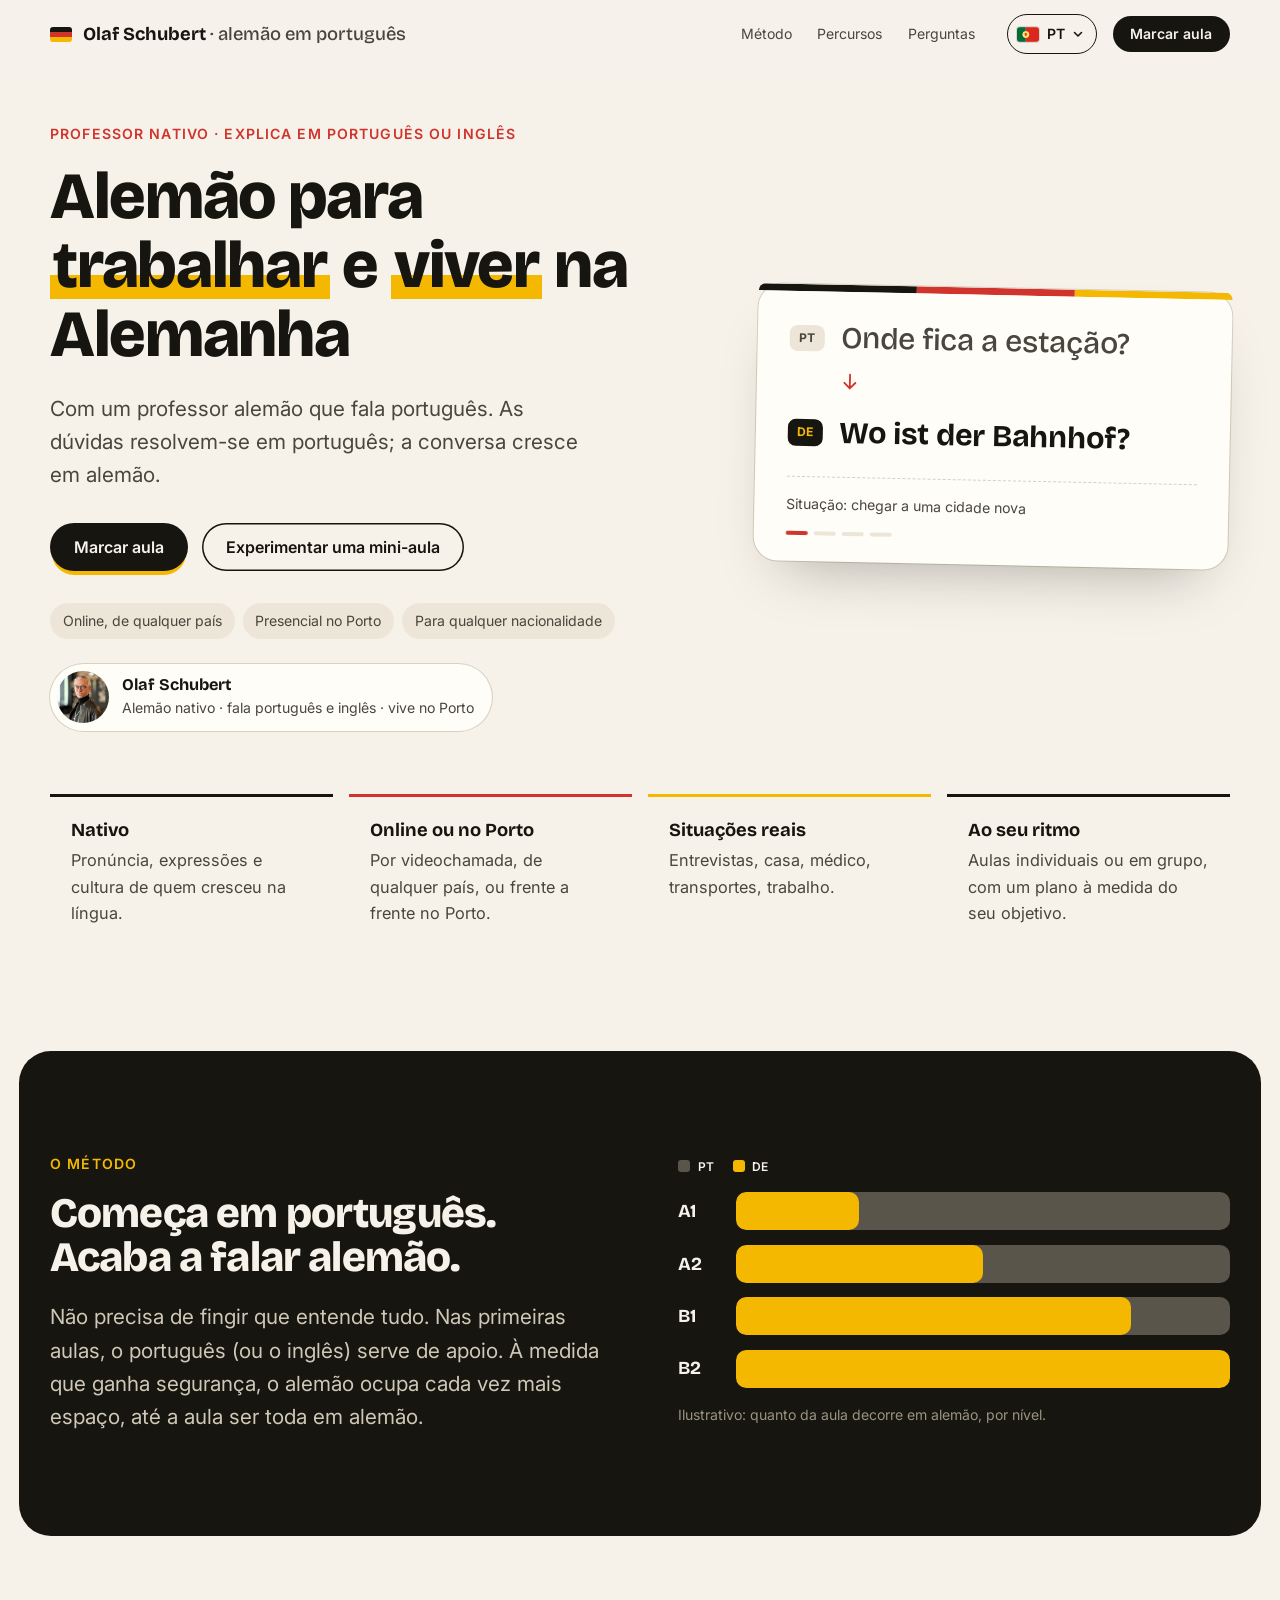
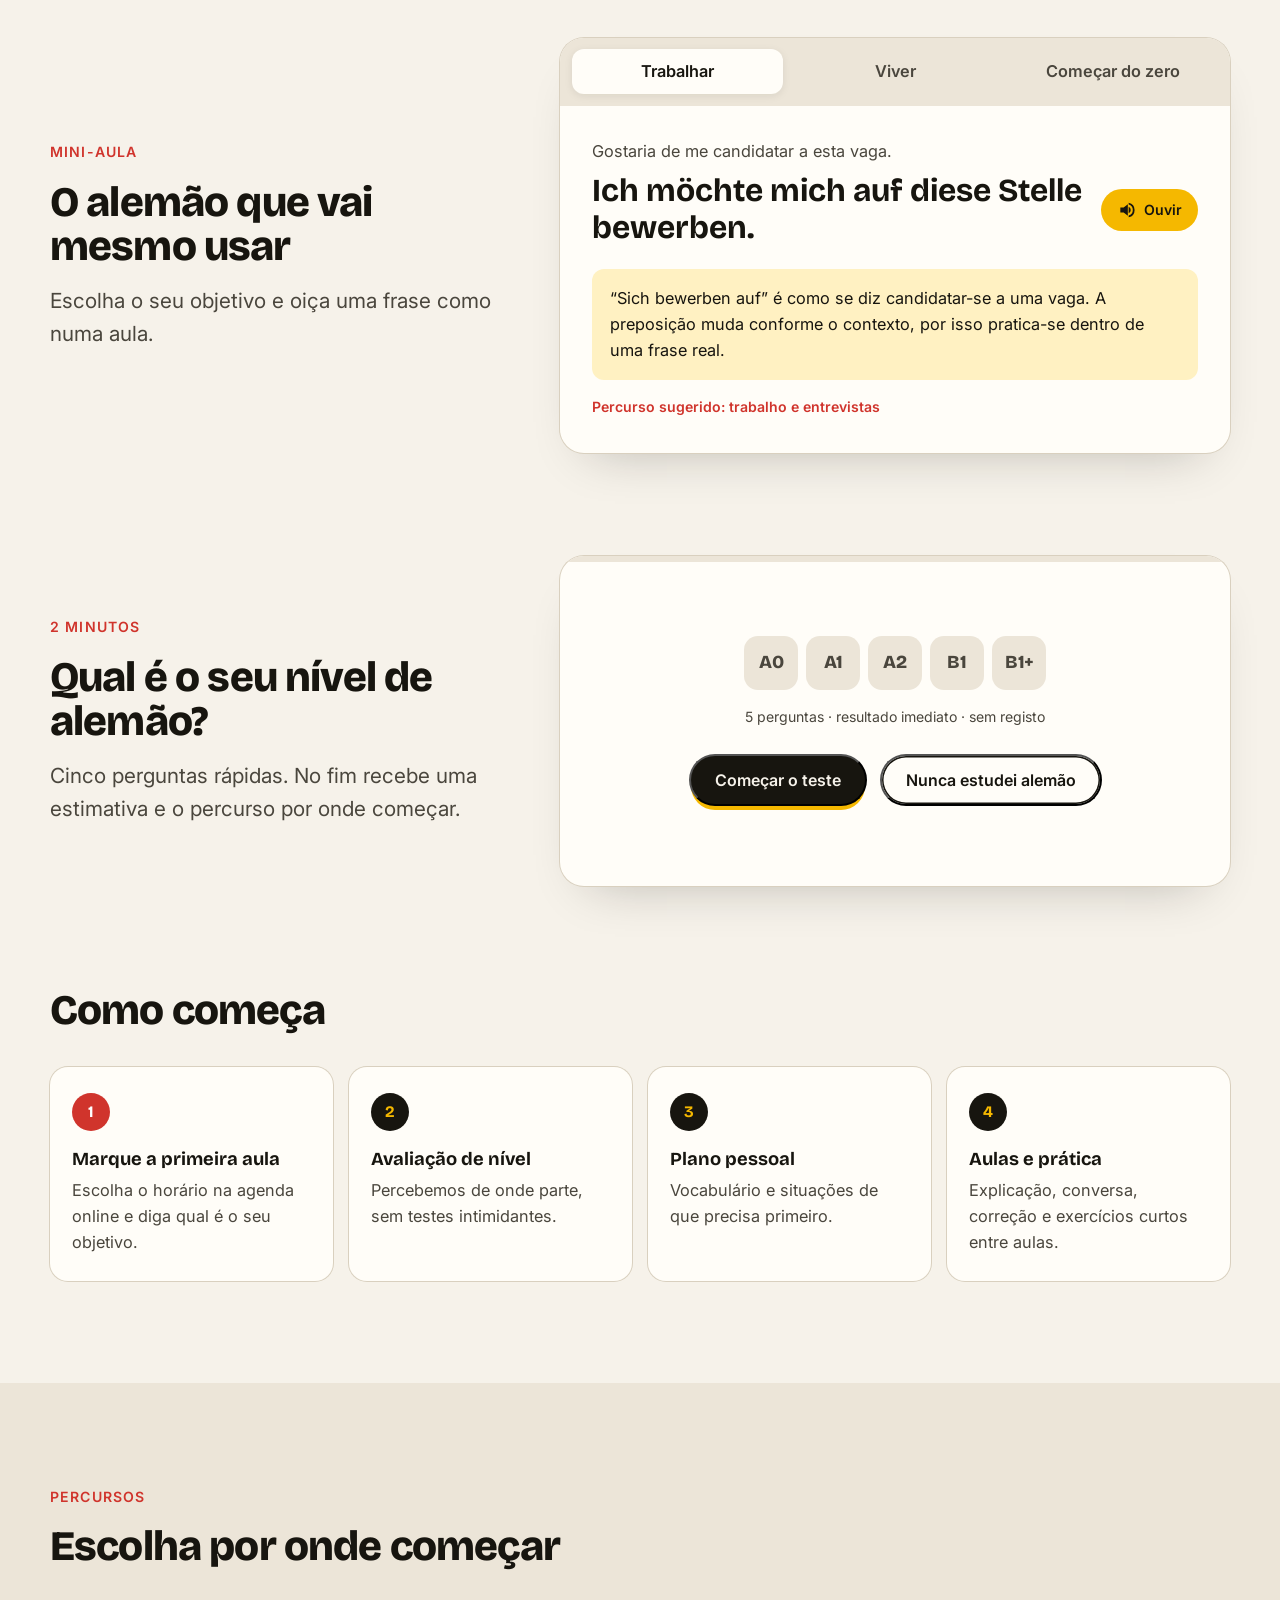
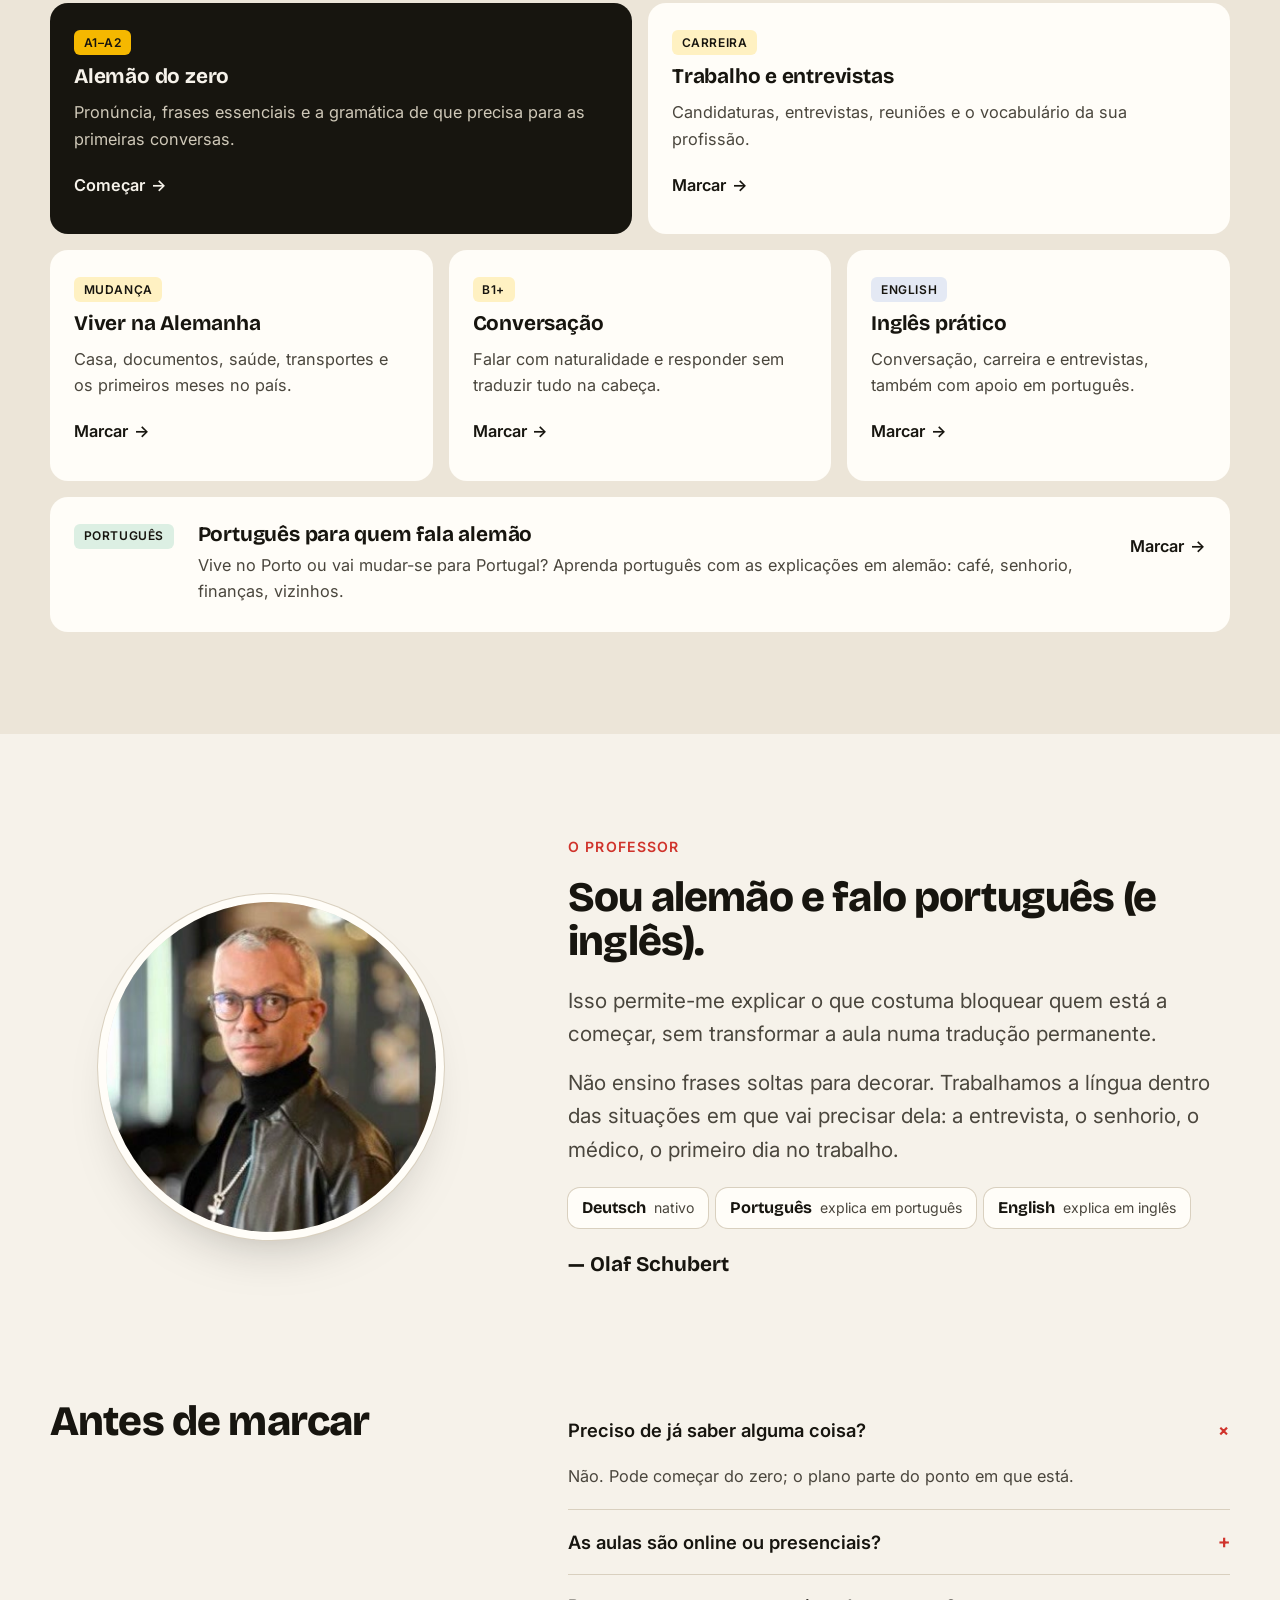
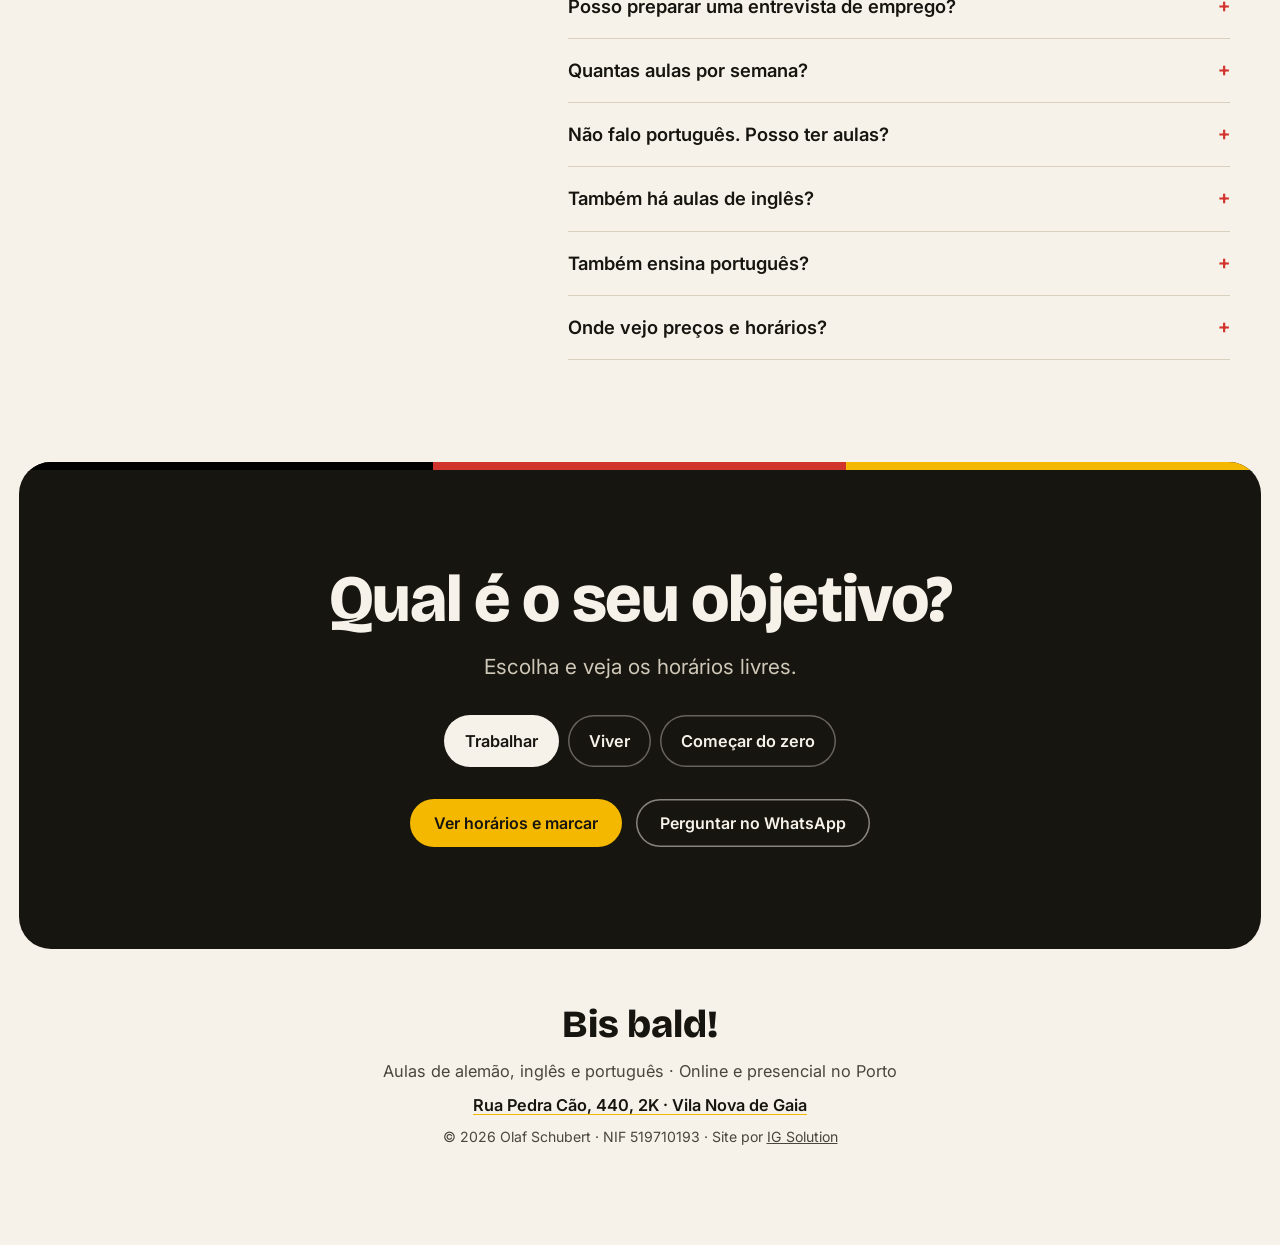
==== commit 0134fe6a: "Morada das aulas presenciais (Vila Nova de Gaia) Co-Authored-By: Claude Opus 5.5 <noreply@anthropic." ====
--- a/index.html
+++ b/index.html
@@ -21,7 +21,7 @@
   <link rel="preconnect" href="https://fonts.googleapis.com">
   <link rel="preconnect" href="https://fonts.gstatic.com" crossorigin>
   <link href="https://fonts.googleapis.com/css2?family=Bricolage+Grotesque:opsz,wght@12..96,500;12..96,700;12..96,800&family=Inter:wght@400;500;600&display=swap" rel="stylesheet">
-  <link rel="stylesheet" href="styles.css?v=1794499313">
+  <link rel="stylesheet" href="styles.css?v=1794500028">
   <script>document.documentElement.classList.add('js')</script>
   <script type="application/ld+json">
   {
@@ -30,7 +30,7 @@
     "name": "Aulas de alemão e inglês com Olaf Schubert",
     "serviceType": "Aulas de alemão e de inglês, online e presenciais",
     "description": "Aulas de alemão para trabalhar e viver na Alemanha, com um professor alemão que explica em português ou inglês. Presenciais no Porto ou online. Também aulas de inglês.",
-    "areaServed": [{ "@type": "City", "name": "Porto" }, { "@type": "Country", "name": "Portugal" }, "Online"],
+    "areaServed": [{ "@type": "City", "name": "Porto" }, { "@type": "City", "name": "Vila Nova de Gaia" }, { "@type": "Country", "name": "Portugal" }, "Online"],
     "availableLanguage": ["pt", "de", "en"],
     "provider": {
       "@type": "Person",
@@ -39,6 +39,7 @@
       "nationality": "DE",
       "knowsLanguage": ["de", "pt", "en"],
       "telephone": "+351965797608",
+      "address": { "@type": "PostalAddress", "streetAddress": "Rua Pedra Cão, 440, 2K", "addressLocality": "Vila Nova de Gaia", "addressCountry": "PT" },
       "image": "assets/olaf.jpg"
     }
   }
@@ -344,7 +345,7 @@
       <h2 id="faq-title" data-reveal><span data-lang="pt">Antes de marcar</span></h2>
       <div class="faq__list" data-reveal>
         <details open><summary><span data-lang="pt">Preciso de já saber alguma coisa?</span></summary><p><span data-lang="pt">Não. Pode começar do zero; o plano parte do ponto em que está.</span></p></details>
-        <details><summary><span data-lang="pt">As aulas são online ou presenciais?</span></summary><p><span data-lang="pt">As duas. Online a partir de qualquer país, ou presencial no Porto.</span></p></details>
+        <details><summary><span data-lang="pt">As aulas são online ou presenciais?</span></summary><p><span data-lang="pt">As duas. Online a partir de qualquer país, ou presencial na Rua Pedra Cão, 440, em Vila Nova de Gaia, ao lado do Porto.</span></p></details>
         <details><summary><span data-lang="pt">Posso preparar uma entrevista de emprego?</span></summary><p><span data-lang="pt">Sim. O plano concentra-se no vocabulário da função, nas respostas e em simulações da entrevista.</span></p></details>
         <details><summary><span data-lang="pt">Quantas aulas por semana?</span></summary><p><span data-lang="pt">Depende do objetivo e do prazo. Fica definido na primeira aula.</span></p></details>
         <details><summary><span data-lang="pt">Não falo português. Posso ter aulas?</span></summary><p><span data-lang="pt">Sim. As explicações podem ser em inglês, por isso as aulas servem para qualquer nacionalidade.</span></p></details>
@@ -376,13 +377,14 @@
   <footer class="foot">
     <div class="wrap foot__in">
       <p class="foot__bye" lang="de">Bis bald!</p>
-      <p><span data-lang="pt">Aulas de alemão e inglês · Online e presencial no Porto</span></p>
+      <p><span data-lang="pt">Aulas de alemão, inglês e português · Online e presencial no Porto</span></p>
+      <p class="foot__addr"><a href="https://www.google.com/maps/search/?api=1&amp;query=Rua+Pedra+C%C3%A3o+440+Vila+Nova+de+Gaia" target="_blank" rel="noopener">Rua Pedra Cão, 440, 2K · Vila Nova de Gaia</a></p>
       <p class="foot__small">© 2026 Olaf Schubert · NIF 519710193 · <span data-lang="pt">Site por</span> <a href="https://igsolutiondigital.com" target="_blank" rel="noopener">IG Solution</a></p>
     </div>
   </footer>
 
   <a class="float-cta booking-link" href="#marcar"><span data-lang="pt">Marcar aula</span></a>
 
-  <script src="script.js?v=1794499313"></script>
+  <script src="script.js?v=1794500028"></script>
 </body>
 </html>
--- a/styles.css
+++ b/styles.css
@@ -350,6 +350,7 @@
 .foot__in { display: grid; gap: .5rem; text-align: center; color: var(--ink-2); }
 .foot__bye { font: 800 clamp(2rem, 3vw, 2.6rem)/1 var(--display); color: var(--ink); margin-bottom: .4rem; }
 .foot__small { font-size: var(--fs-small); }
+.foot__addr a { color: var(--ink); font-weight: 600; text-decoration-color: var(--gold); text-underline-offset: 3px; }
 
 /* botão fixo no telemóvel */
 .float-cta { display: none; }
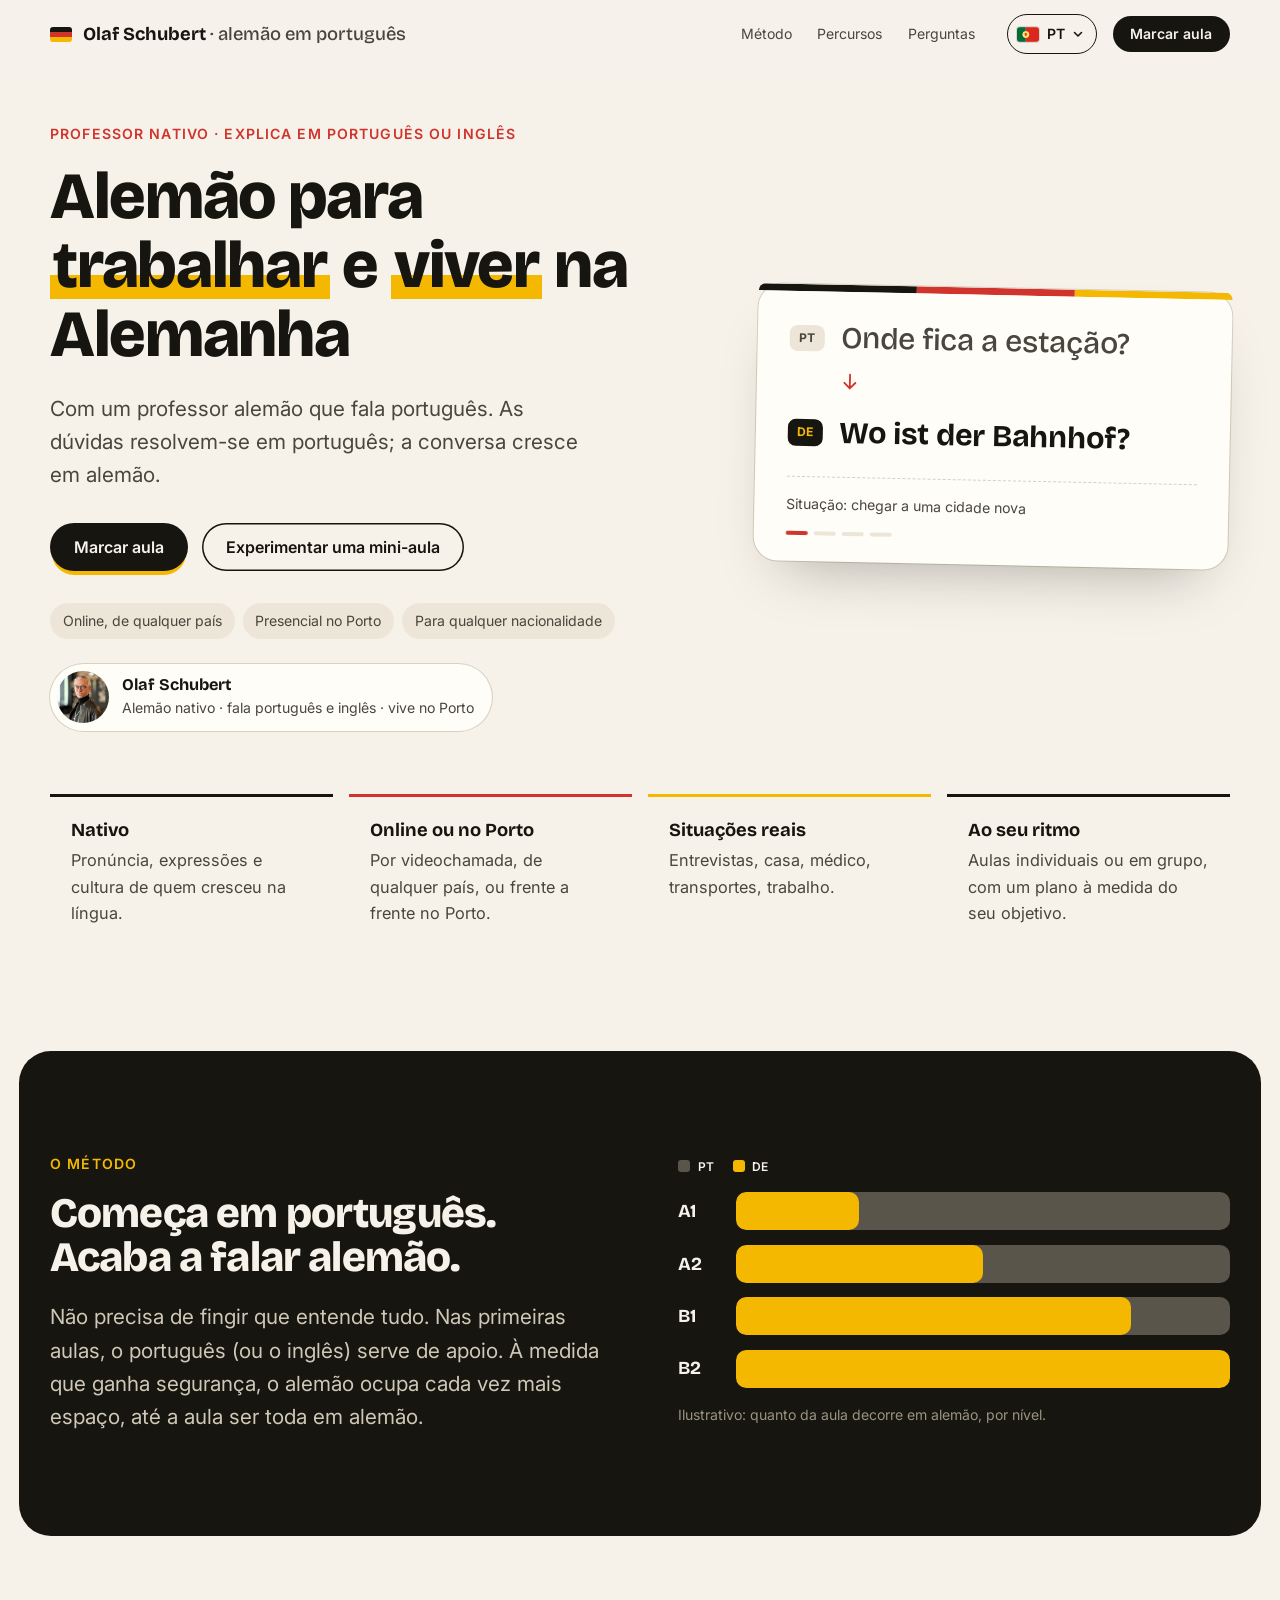
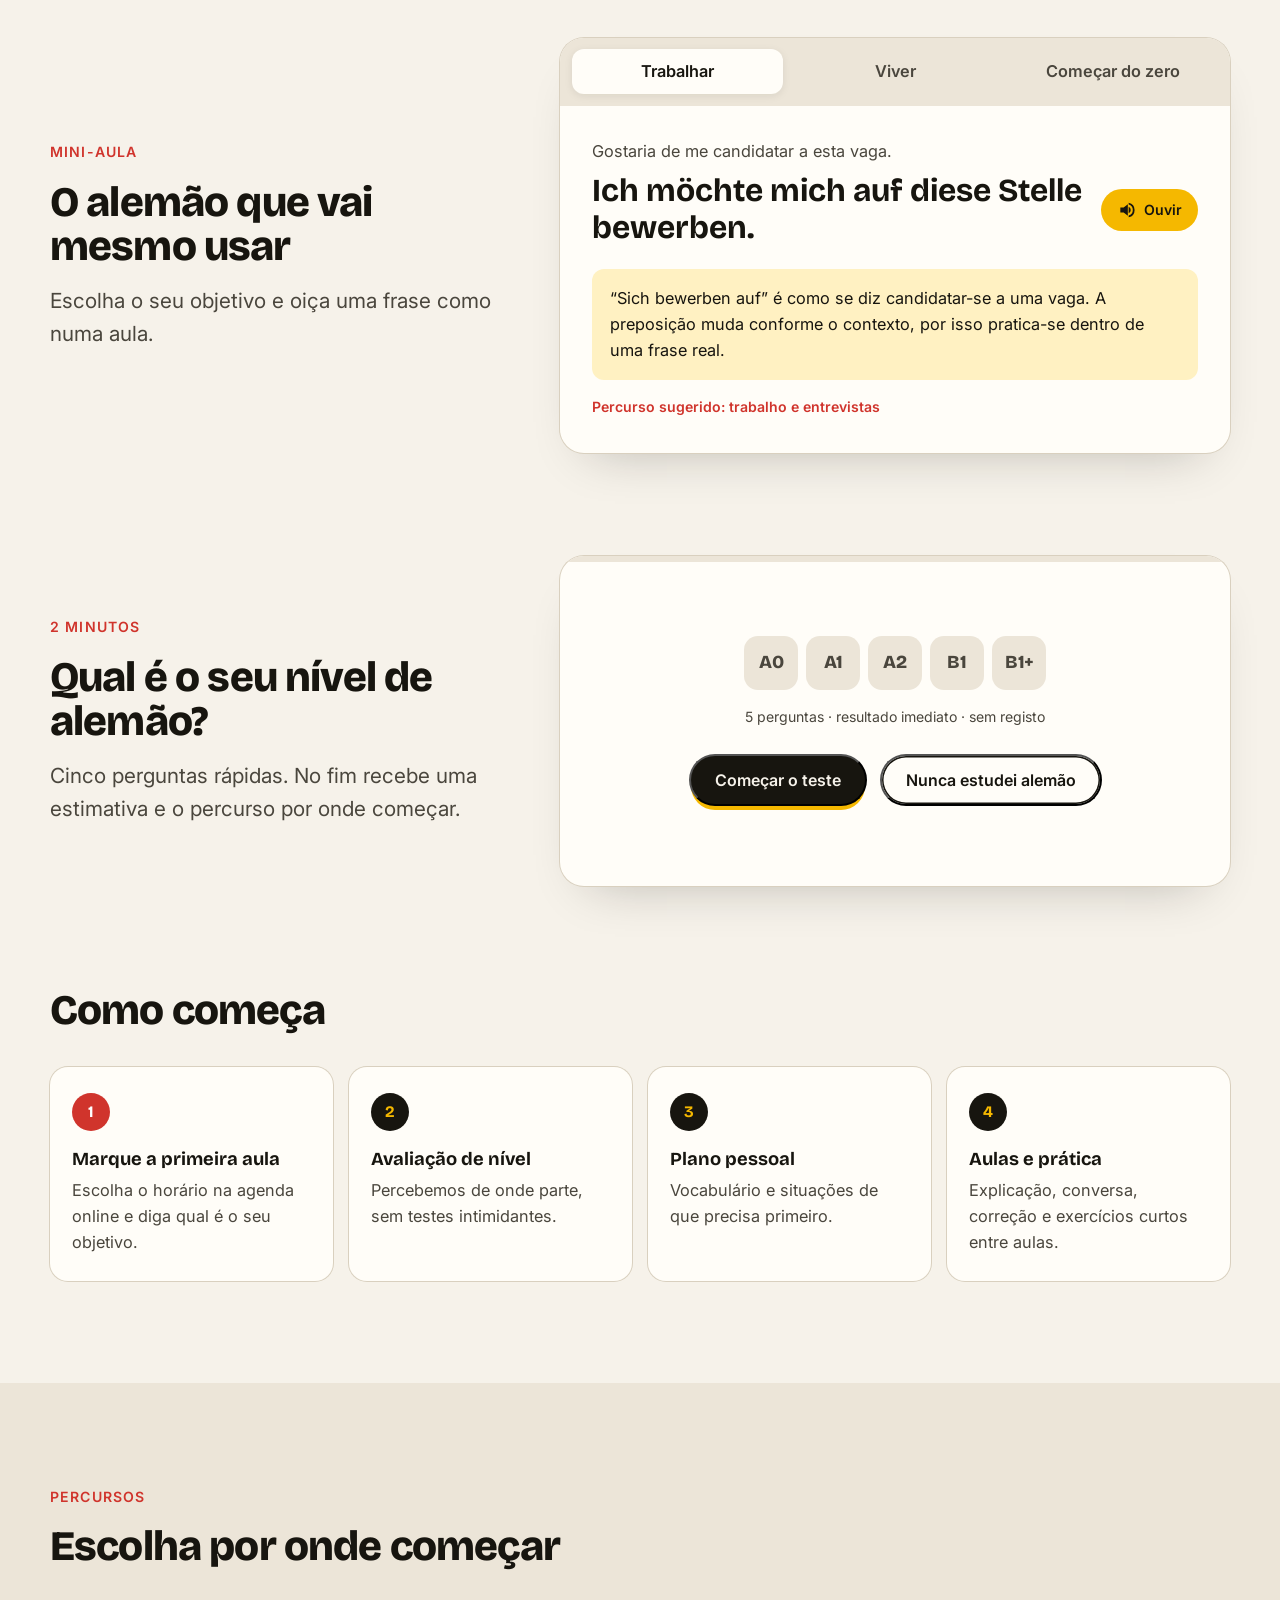
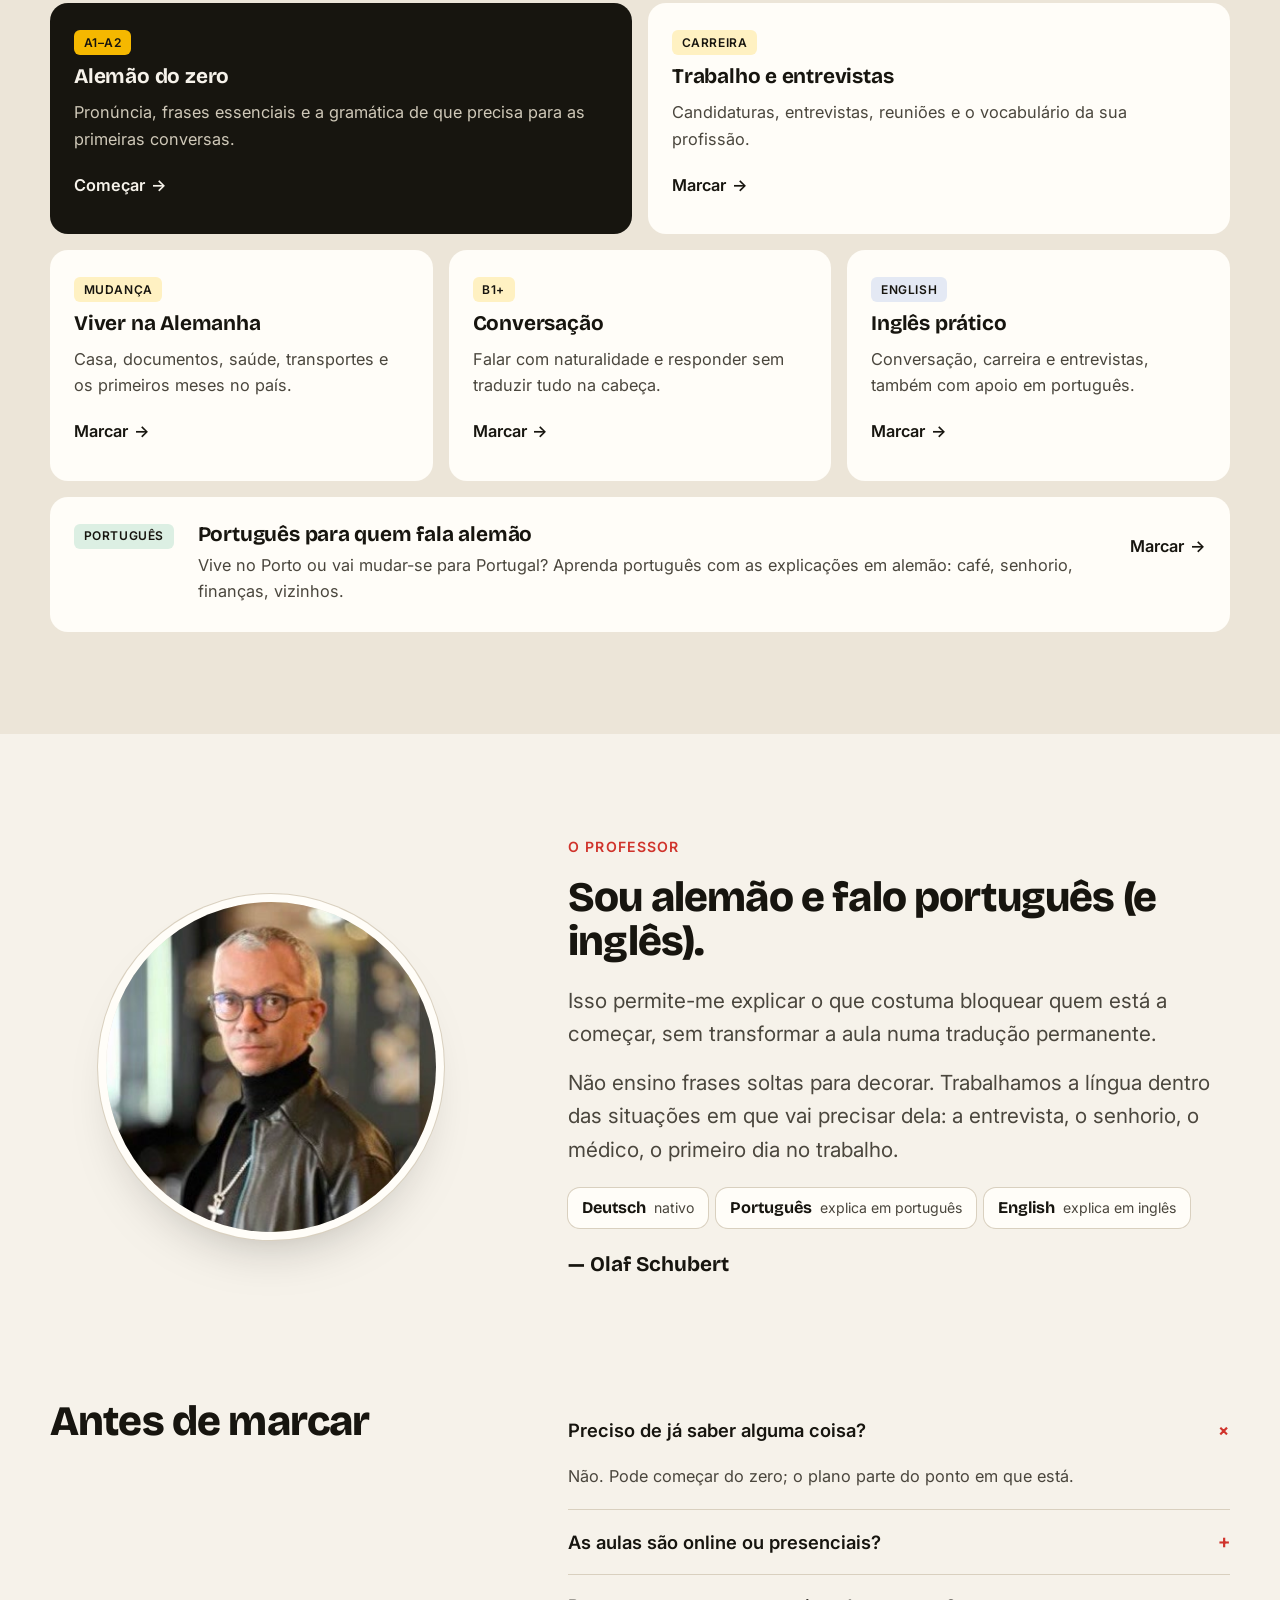
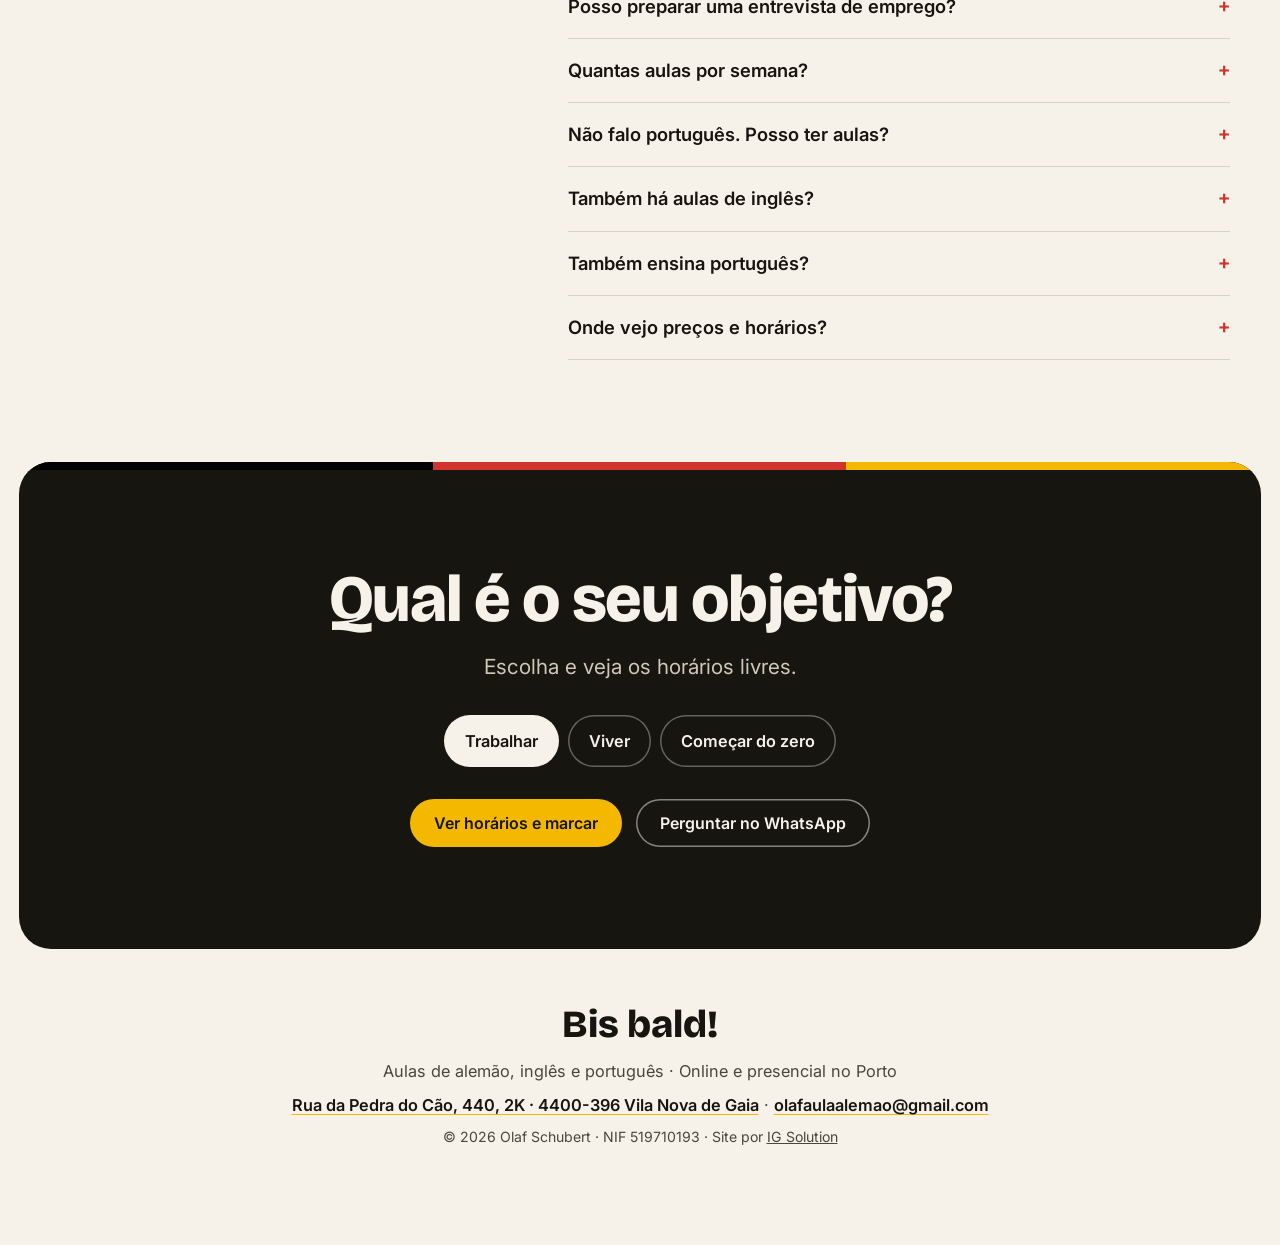
==== commit 3fe0fd13: "Nova página de marcação (aulascomolaf), email e morada com código postal Co-Authored-By: Claude Opus" ====
--- a/index.html
+++ b/index.html
@@ -21,7 +21,7 @@
   <link rel="preconnect" href="https://fonts.googleapis.com">
   <link rel="preconnect" href="https://fonts.gstatic.com" crossorigin>
   <link href="https://fonts.googleapis.com/css2?family=Bricolage+Grotesque:opsz,wght@12..96,500;12..96,700;12..96,800&family=Inter:wght@400;500;600&display=swap" rel="stylesheet">
-  <link rel="stylesheet" href="styles.css?v=1794500028">
+  <link rel="stylesheet" href="styles.css?v=1794500454">
   <script>document.documentElement.classList.add('js')</script>
   <script type="application/ld+json">
   {
@@ -39,7 +39,8 @@
       "nationality": "DE",
       "knowsLanguage": ["de", "pt", "en"],
       "telephone": "+351965797608",
-      "address": { "@type": "PostalAddress", "streetAddress": "Rua Pedra Cão, 440, 2K", "addressLocality": "Vila Nova de Gaia", "addressCountry": "PT" },
+      "email": "olafaulaalemao@gmail.com",
+      "address": { "@type": "PostalAddress", "streetAddress": "Rua da Pedra do Cão, 440, 2K", "postalCode": "4400-396", "addressLocality": "Vila Nova de Gaia", "addressCountry": "PT" },
       "image": "assets/olaf.jpg"
     }
   }
@@ -345,7 +346,7 @@
       <h2 id="faq-title" data-reveal><span data-lang="pt">Antes de marcar</span></h2>
       <div class="faq__list" data-reveal>
         <details open><summary><span data-lang="pt">Preciso de já saber alguma coisa?</span></summary><p><span data-lang="pt">Não. Pode começar do zero; o plano parte do ponto em que está.</span></p></details>
-        <details><summary><span data-lang="pt">As aulas são online ou presenciais?</span></summary><p><span data-lang="pt">As duas. Online a partir de qualquer país, ou presencial na Rua Pedra Cão, 440, em Vila Nova de Gaia, ao lado do Porto.</span></p></details>
+        <details><summary><span data-lang="pt">As aulas são online ou presenciais?</span></summary><p><span data-lang="pt">As duas. Online a partir de qualquer país, ou presencial na Rua da Pedra do Cão, 440, em Vila Nova de Gaia, ao lado do Porto.</span></p></details>
         <details><summary><span data-lang="pt">Posso preparar uma entrevista de emprego?</span></summary><p><span data-lang="pt">Sim. O plano concentra-se no vocabulário da função, nas respostas e em simulações da entrevista.</span></p></details>
         <details><summary><span data-lang="pt">Quantas aulas por semana?</span></summary><p><span data-lang="pt">Depende do objetivo e do prazo. Fica definido na primeira aula.</span></p></details>
         <details><summary><span data-lang="pt">Não falo português. Posso ter aulas?</span></summary><p><span data-lang="pt">Sim. As explicações podem ser em inglês, por isso as aulas servem para qualquer nacionalidade.</span></p></details>
@@ -378,13 +379,13 @@
     <div class="wrap foot__in">
       <p class="foot__bye" lang="de">Bis bald!</p>
       <p><span data-lang="pt">Aulas de alemão, inglês e português · Online e presencial no Porto</span></p>
-      <p class="foot__addr"><a href="https://www.google.com/maps/search/?api=1&amp;query=Rua+Pedra+C%C3%A3o+440+Vila+Nova+de+Gaia" target="_blank" rel="noopener">Rua Pedra Cão, 440, 2K · Vila Nova de Gaia</a></p>
+      <p class="foot__addr"><a href="https://www.google.com/maps/search/?api=1&amp;query=Rua+da+Pedra+do+C%C3%A3o+440+4400-396+Vila+Nova+de+Gaia" target="_blank" rel="noopener">Rua da Pedra do Cão, 440, 2K · 4400-396 Vila Nova de Gaia</a> · <a href="mailto:olafaulaalemao@gmail.com">olafaulaalemao@gmail.com</a></p>
       <p class="foot__small">© 2026 Olaf Schubert · NIF 519710193 · <span data-lang="pt">Site por</span> <a href="https://igsolutiondigital.com" target="_blank" rel="noopener">IG Solution</a></p>
     </div>
   </footer>
 
   <a class="float-cta booking-link" href="#marcar"><span data-lang="pt">Marcar aula</span></a>
 
-  <script src="script.js?v=1794500028"></script>
+  <script src="script.js?v=1794500454"></script>
 </body>
 </html>
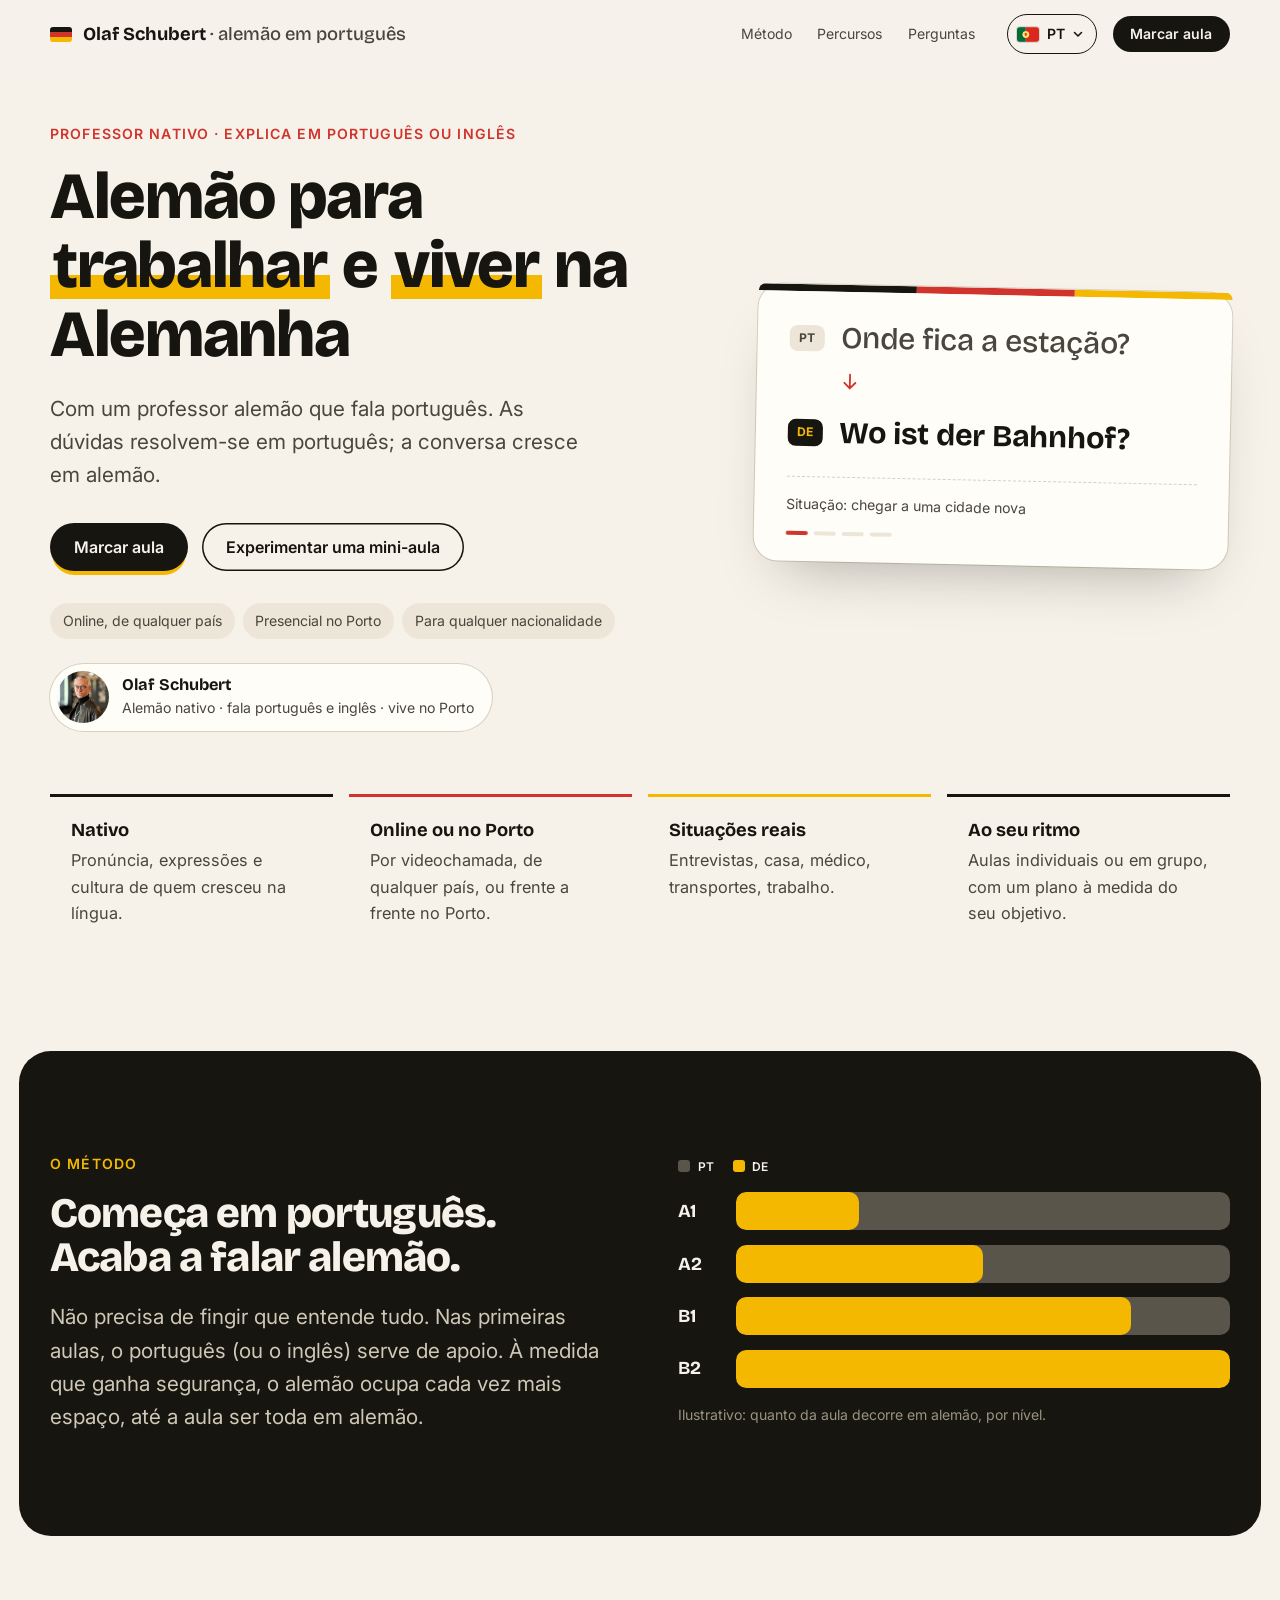
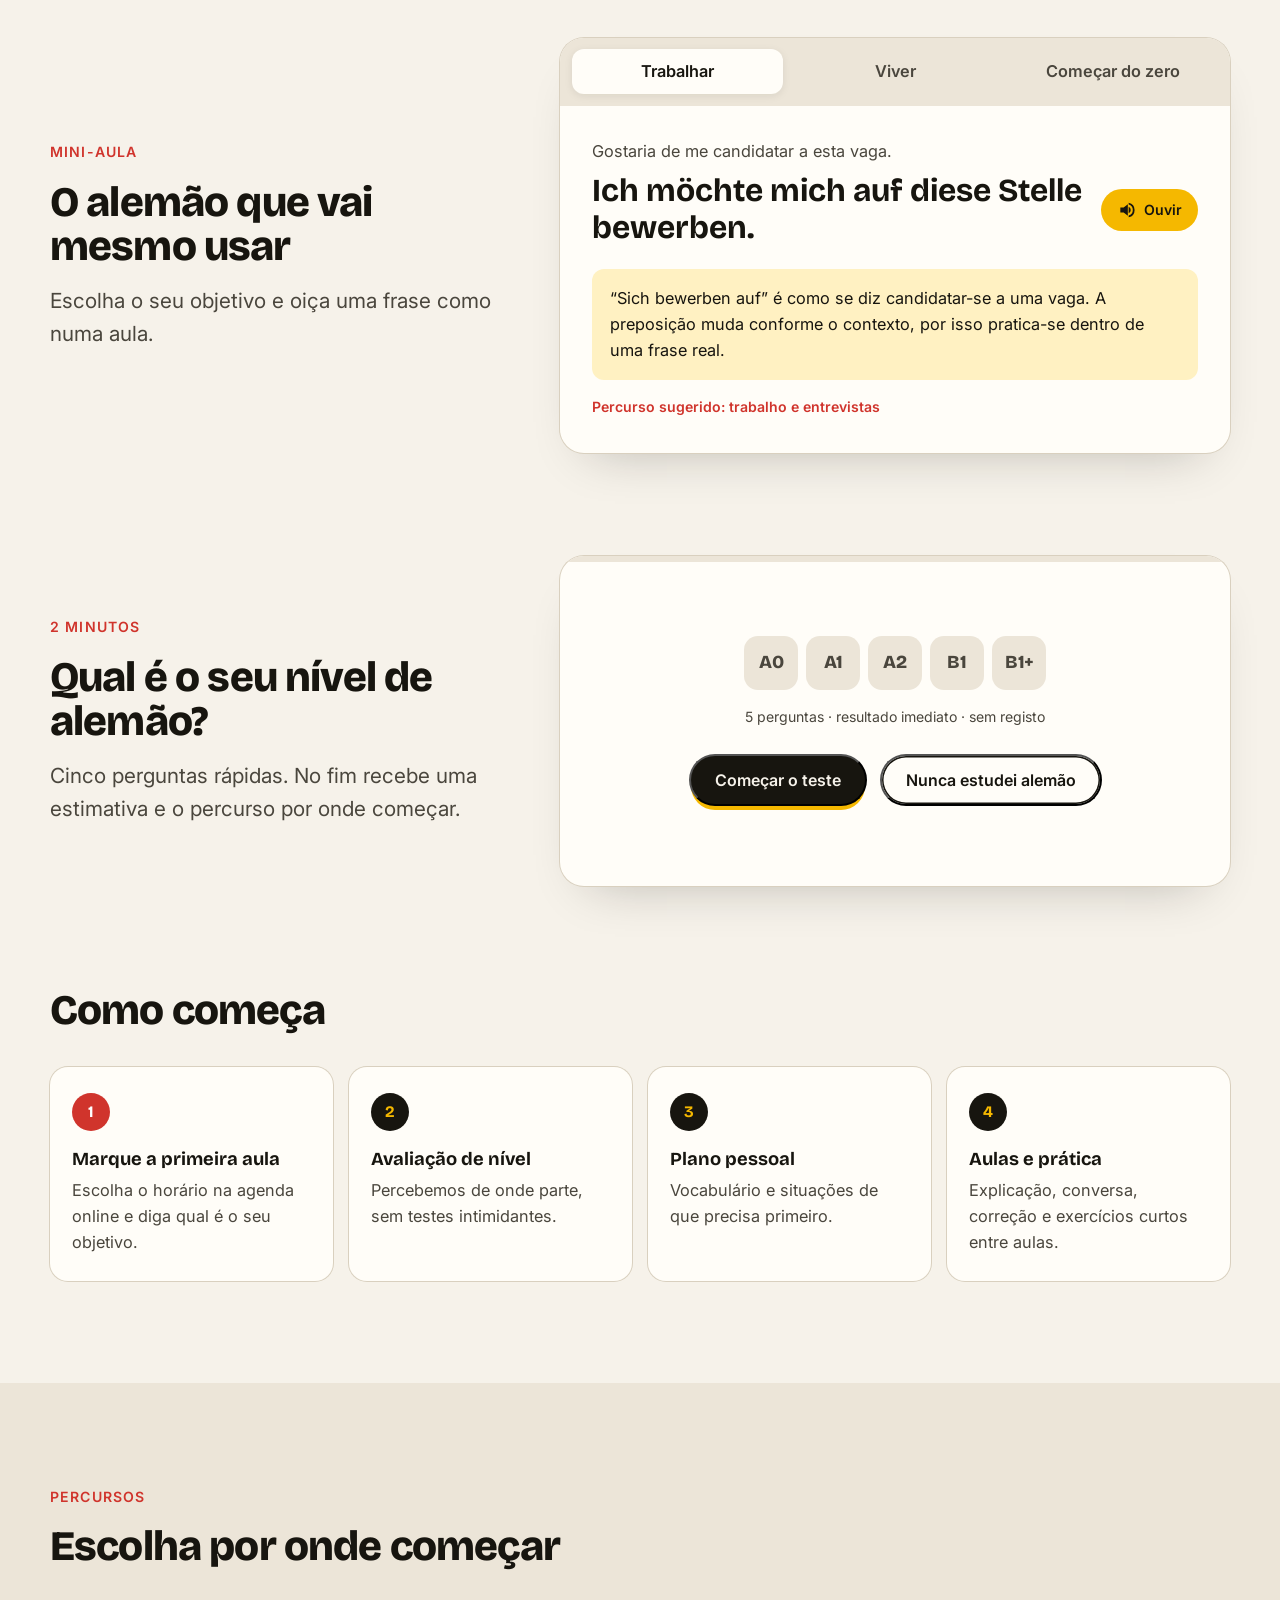
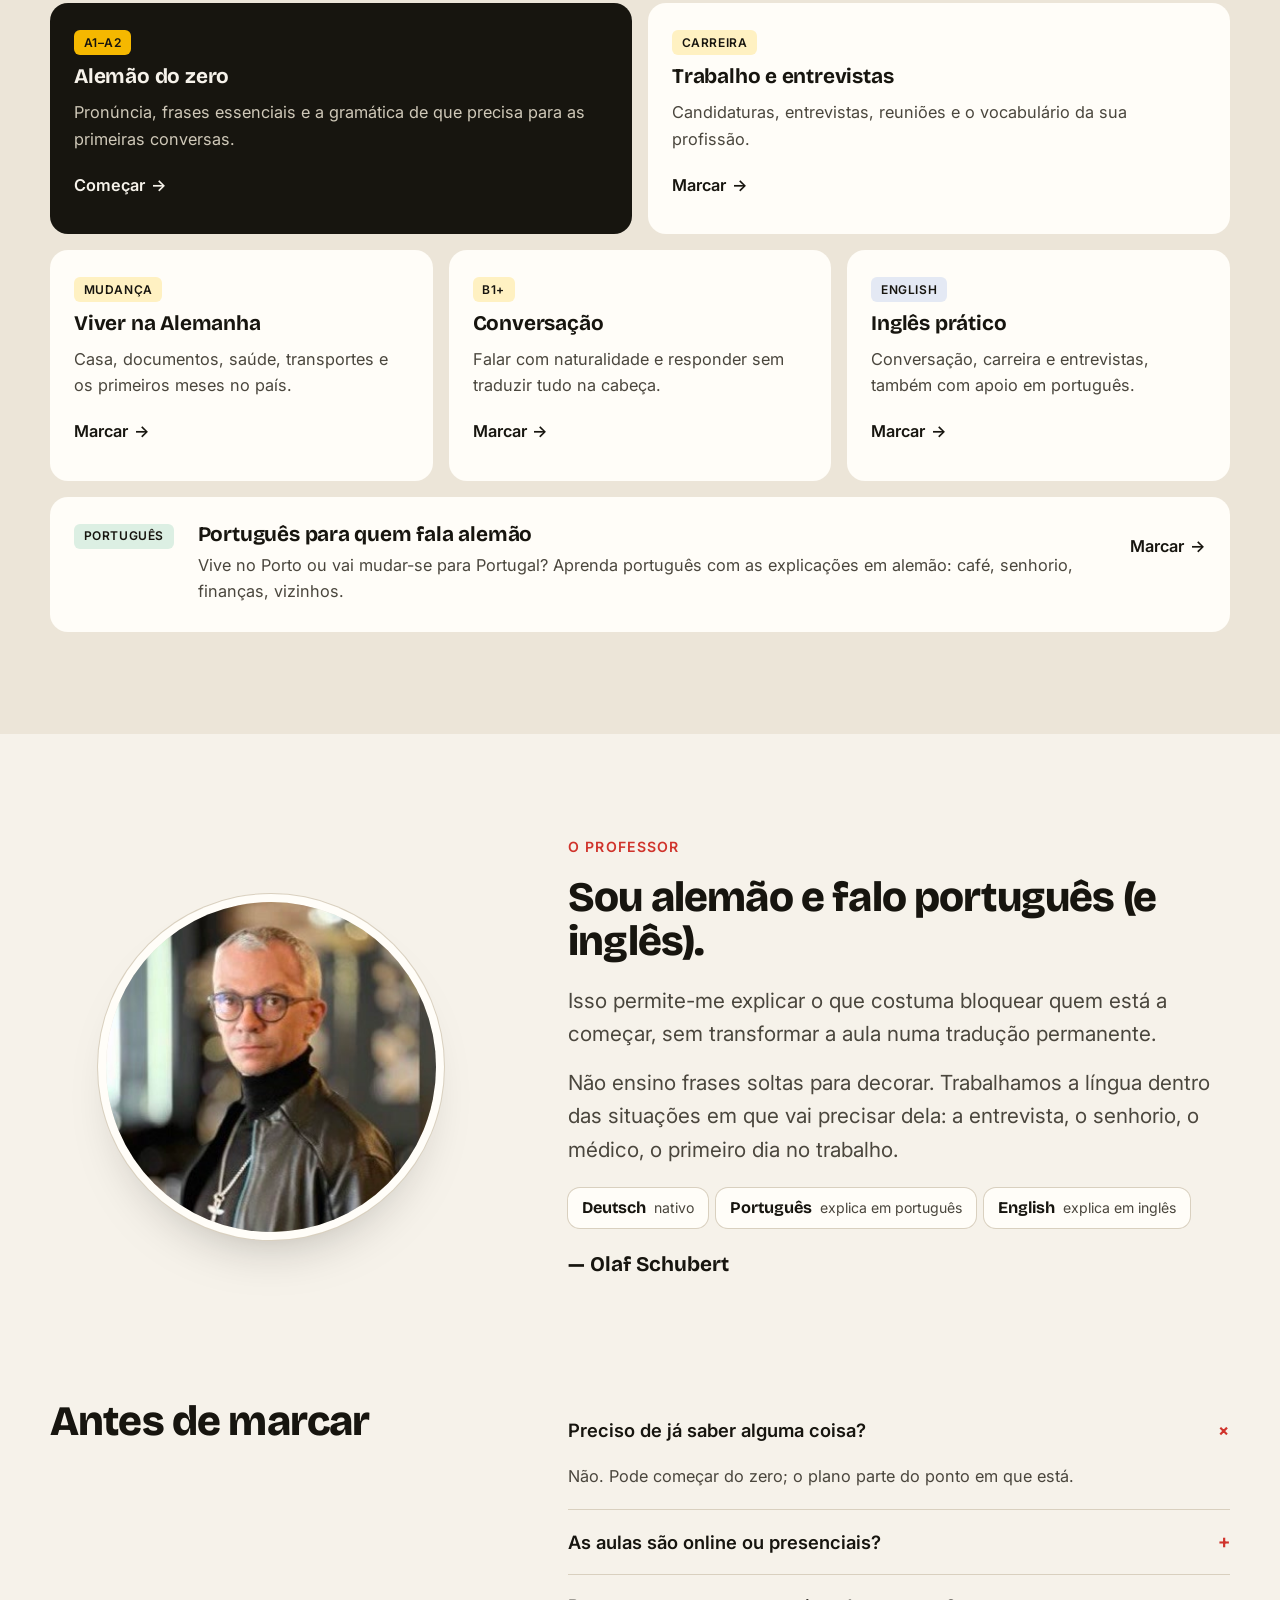
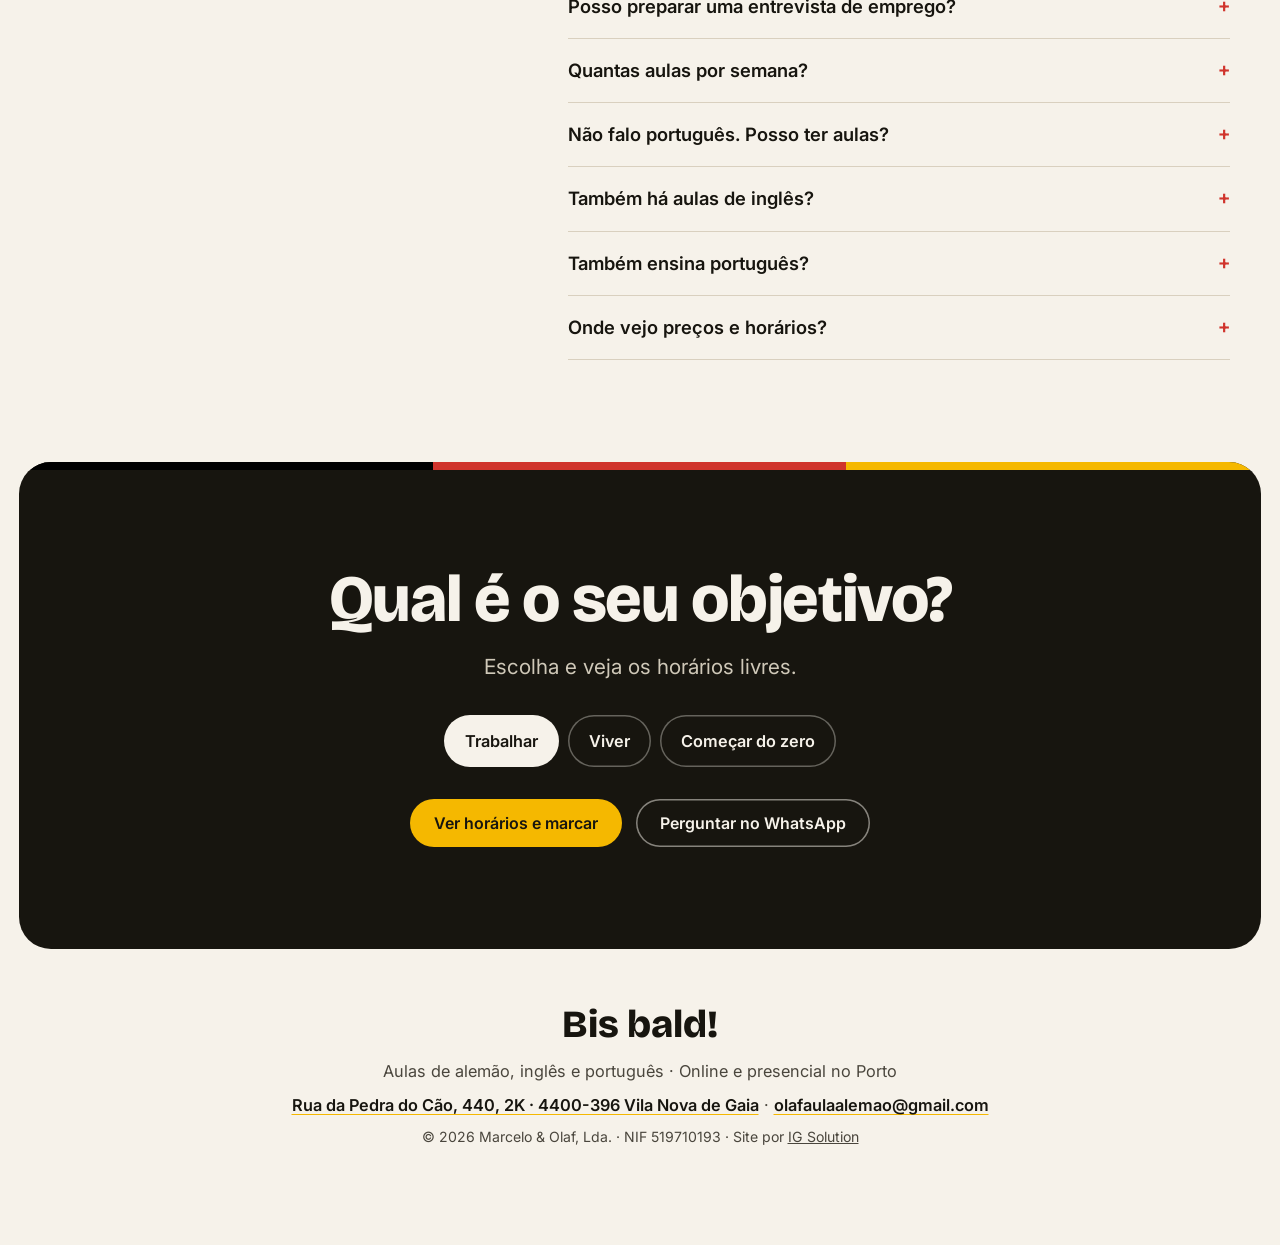
==== commit 9be0d2cf: "Rodapé e dados: Marcelo & Olaf, Lda. Co-Authored-By: Claude Opus 5.5 <noreply@anthropic.com>" ====
--- a/index.html
+++ b/index.html
@@ -21,7 +21,7 @@
   <link rel="preconnect" href="https://fonts.googleapis.com">
   <link rel="preconnect" href="https://fonts.gstatic.com" crossorigin>
   <link href="https://fonts.googleapis.com/css2?family=Bricolage+Grotesque:opsz,wght@12..96,500;12..96,700;12..96,800&family=Inter:wght@400;500;600&display=swap" rel="stylesheet">
-  <link rel="stylesheet" href="styles.css?v=1794500454">
+  <link rel="stylesheet" href="styles.css?v=1794501172">
   <script>document.documentElement.classList.add('js')</script>
   <script type="application/ld+json">
   {
@@ -41,7 +41,8 @@
       "telephone": "+351965797608",
       "email": "olafaulaalemao@gmail.com",
       "address": { "@type": "PostalAddress", "streetAddress": "Rua da Pedra do Cão, 440, 2K", "postalCode": "4400-396", "addressLocality": "Vila Nova de Gaia", "addressCountry": "PT" },
-      "image": "assets/olaf.jpg"
+      "image": "assets/olaf.jpg",
+      "worksFor": { "@type": "Organization", "legalName": "Marcelo & Olaf, Lda.", "taxID": "519710193" }
     }
   }
   </script>
@@ -380,12 +381,12 @@
       <p class="foot__bye" lang="de">Bis bald!</p>
       <p><span data-lang="pt">Aulas de alemão, inglês e português · Online e presencial no Porto</span></p>
       <p class="foot__addr"><a href="https://www.google.com/maps/search/?api=1&amp;query=Rua+da+Pedra+do+C%C3%A3o+440+4400-396+Vila+Nova+de+Gaia" target="_blank" rel="noopener">Rua da Pedra do Cão, 440, 2K · 4400-396 Vila Nova de Gaia</a> · <a href="mailto:olafaulaalemao@gmail.com">olafaulaalemao@gmail.com</a></p>
-      <p class="foot__small">© 2026 Olaf Schubert · NIF 519710193 · <span data-lang="pt">Site por</span> <a href="https://igsolutiondigital.com" target="_blank" rel="noopener">IG Solution</a></p>
+      <p class="foot__small">© 2026 Marcelo &amp; Olaf, Lda. · NIF 519710193 · <span data-lang="pt">Site por</span> <a href="https://igsolutiondigital.com" target="_blank" rel="noopener">IG Solution</a></p>
     </div>
   </footer>
 
   <a class="float-cta booking-link" href="#marcar"><span data-lang="pt">Marcar aula</span></a>
 
-  <script src="script.js?v=1794500454"></script>
+  <script src="script.js?v=1794501172"></script>
 </body>
 </html>
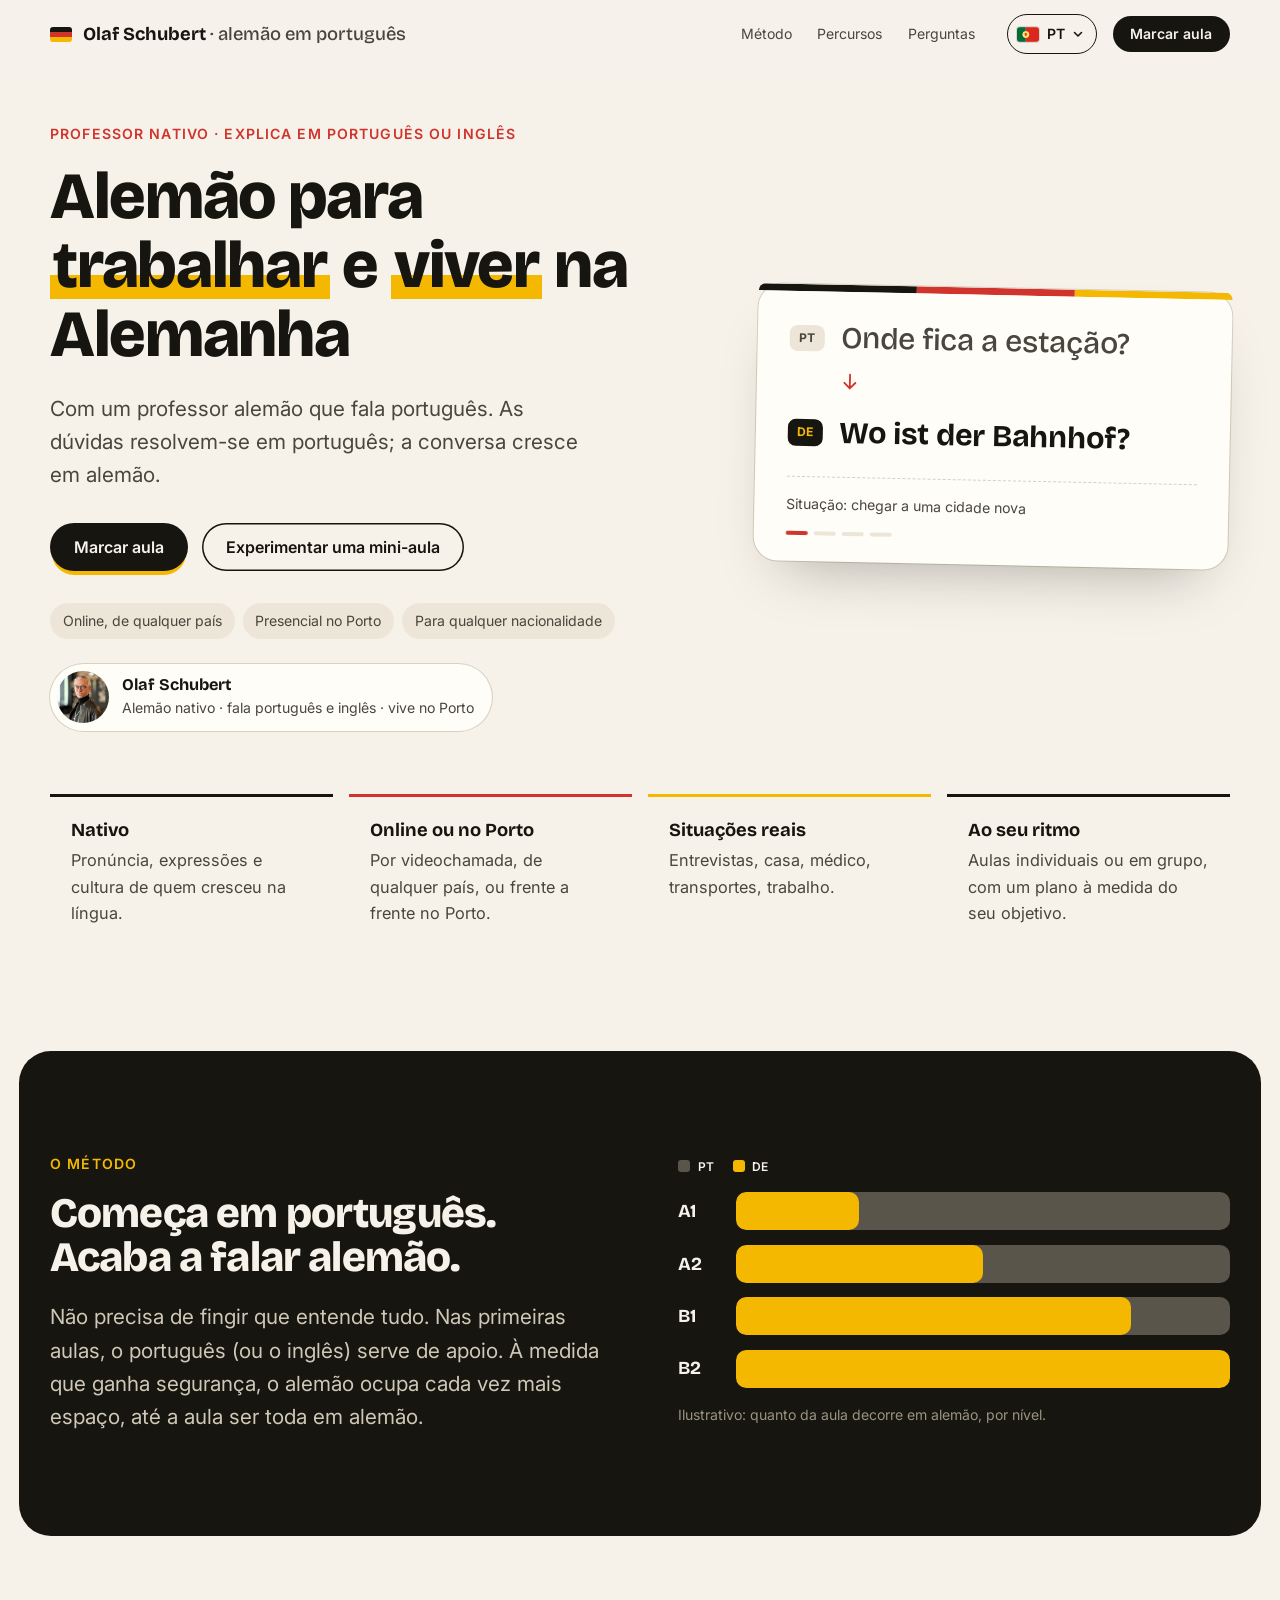
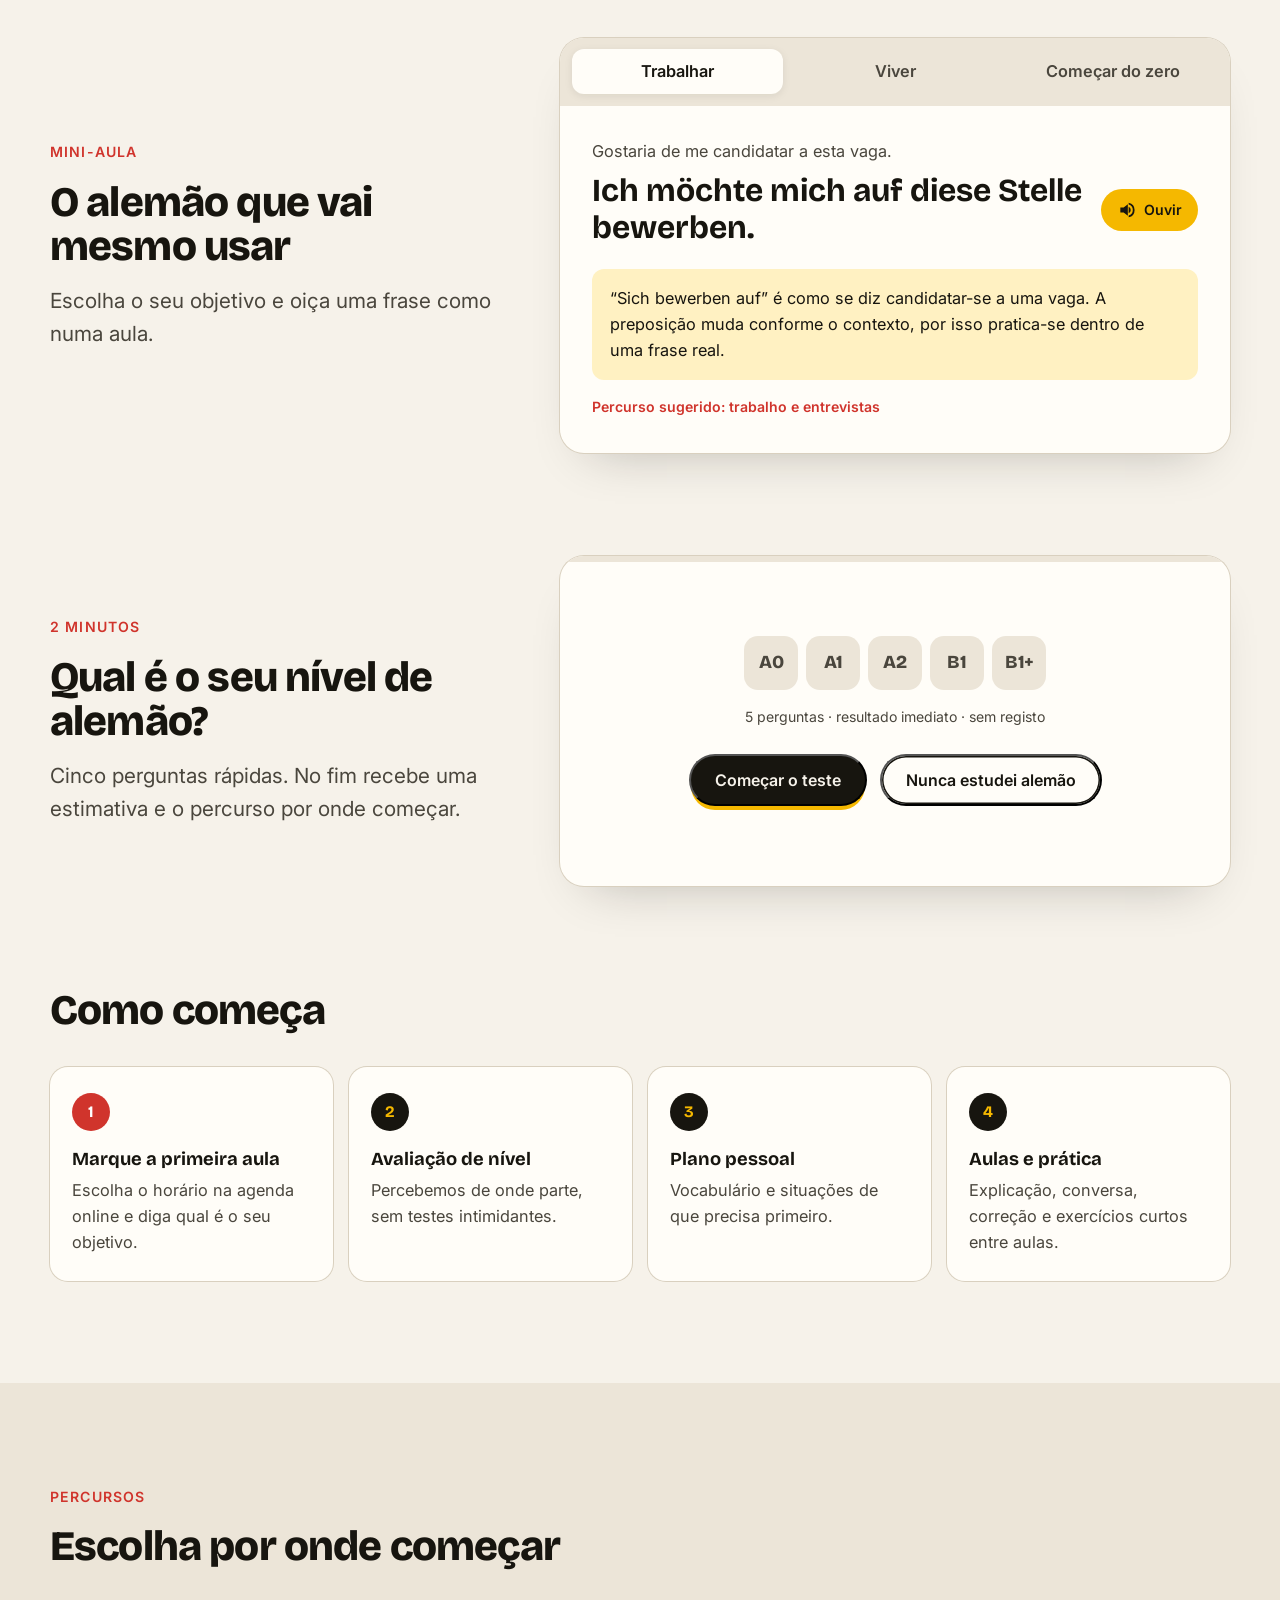
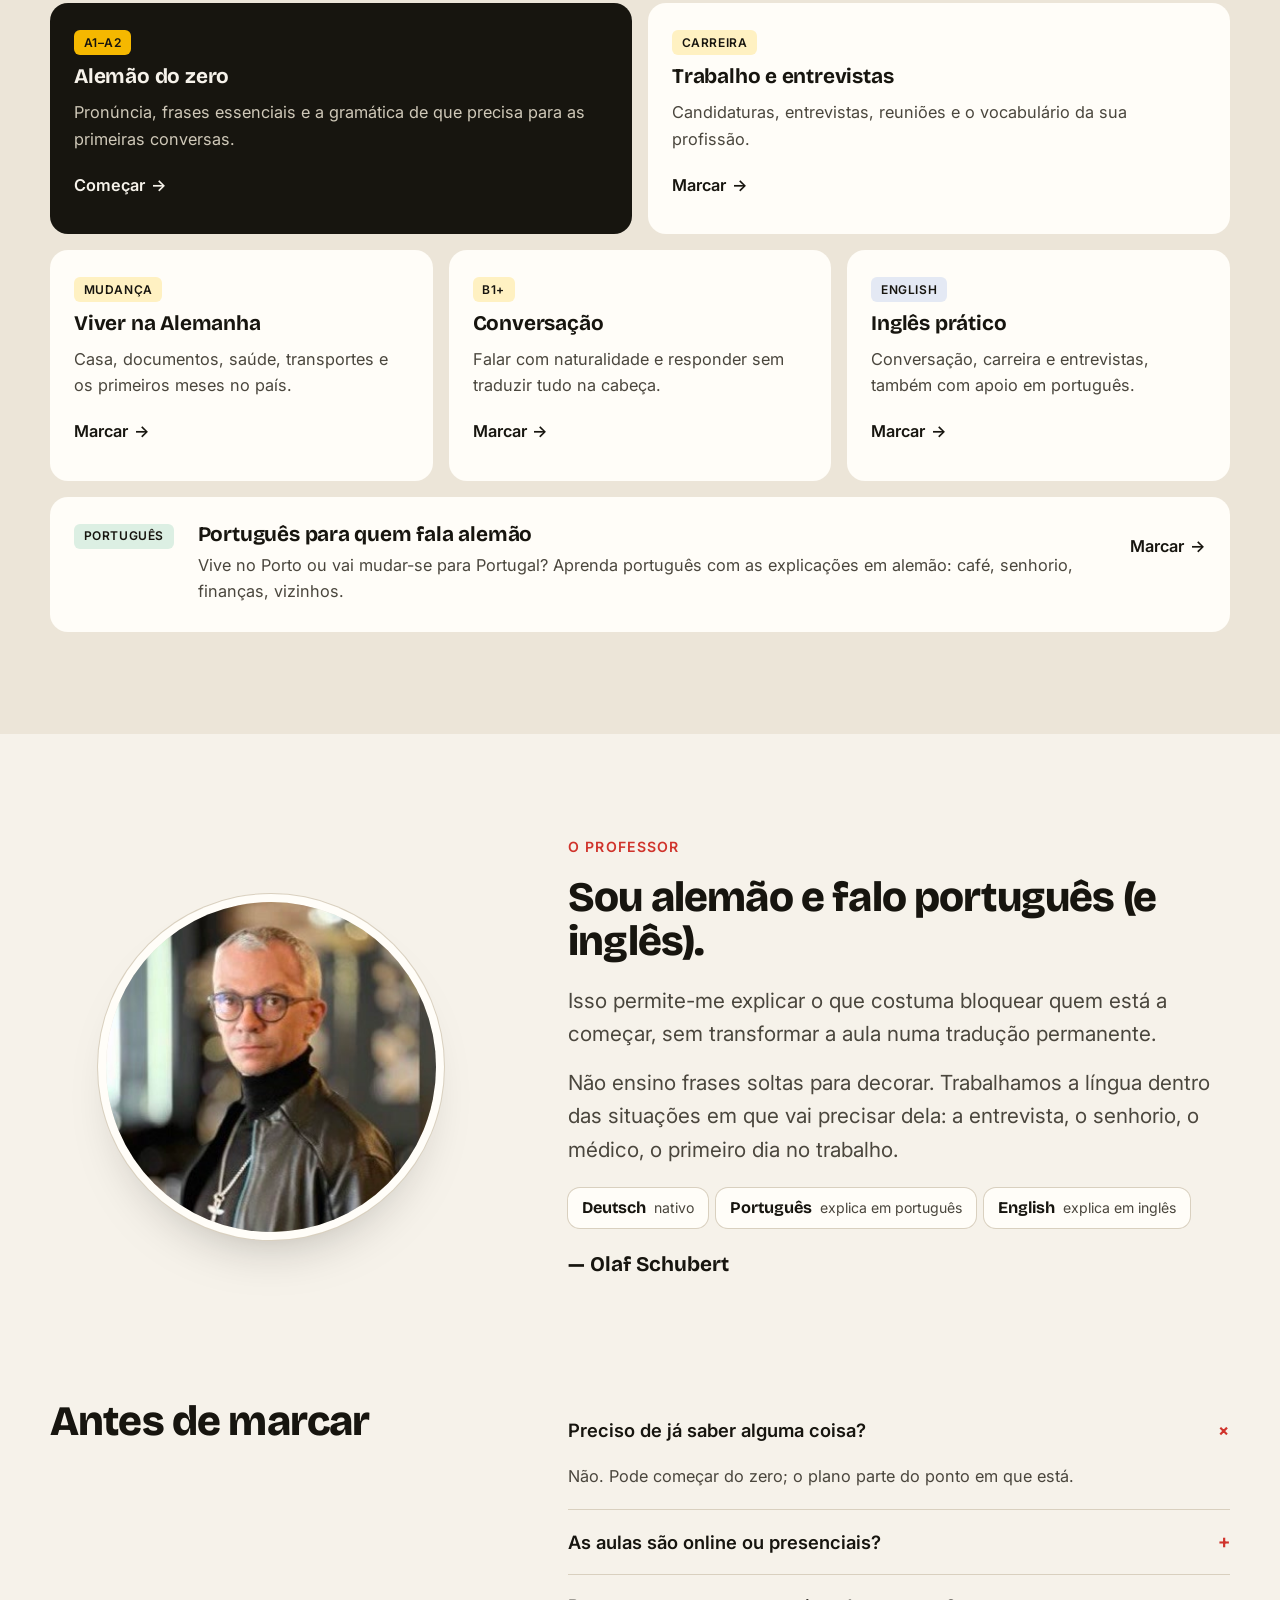
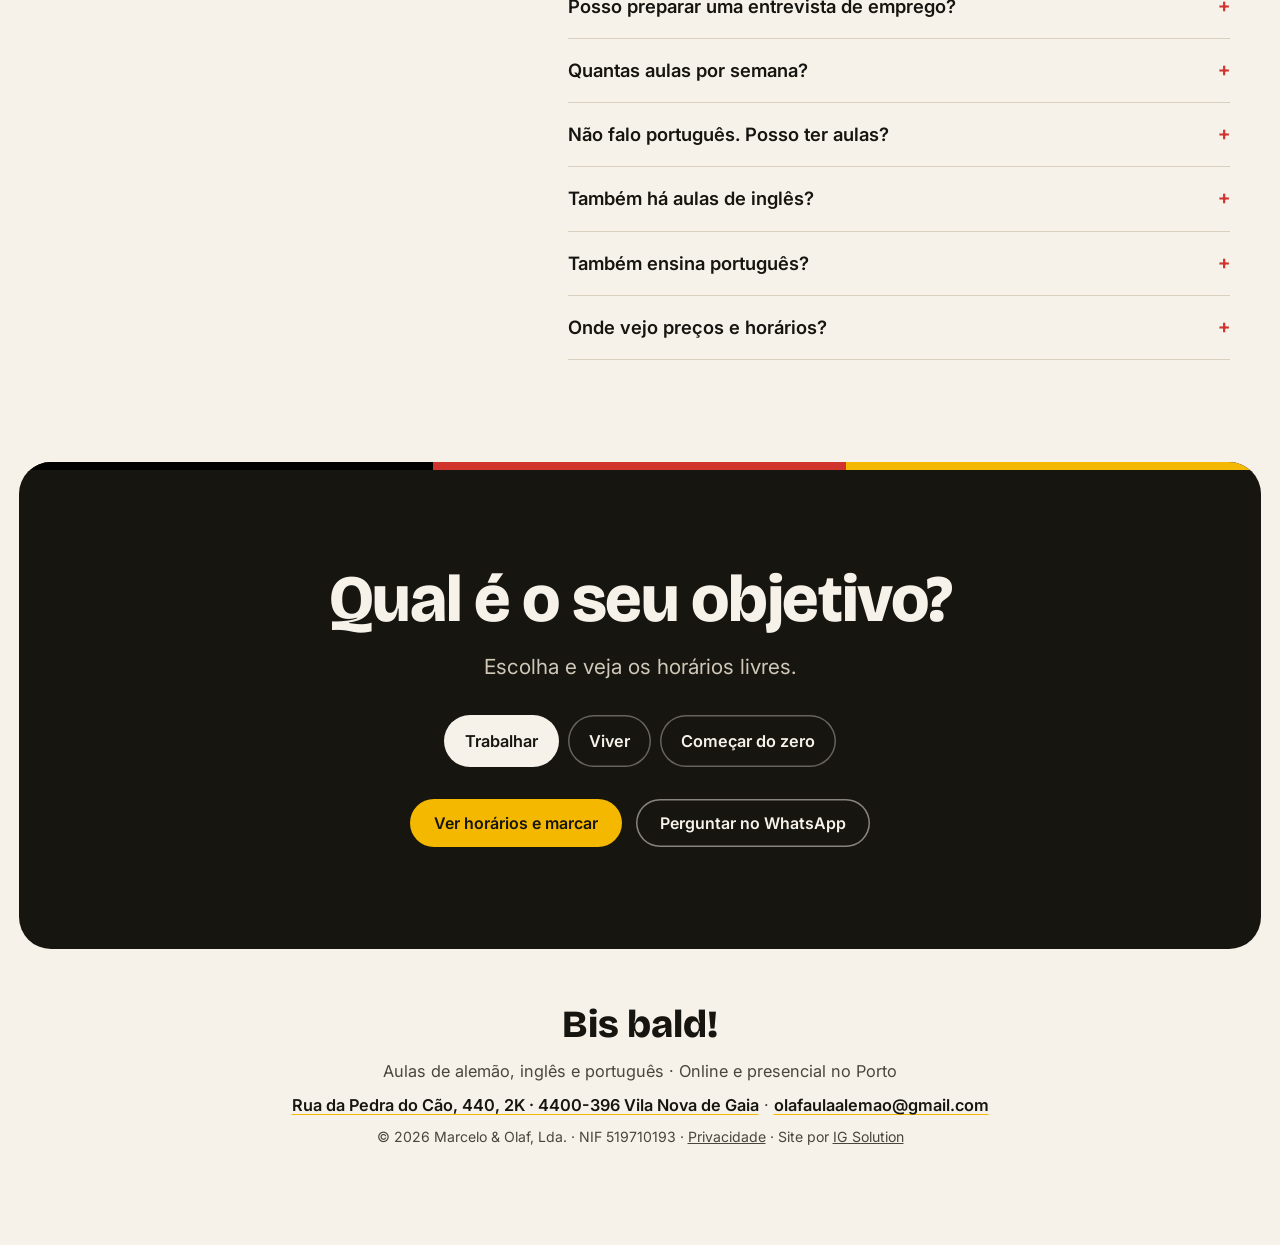
==== commit 7f70410a: "Política de privacidade em PT, EN e DE Co-Authored-By: Claude Opus 5.5 <noreply@anthropic.com>" ====
--- a/index.html
+++ b/index.html
@@ -21,7 +21,7 @@
   <link rel="preconnect" href="https://fonts.googleapis.com">
   <link rel="preconnect" href="https://fonts.gstatic.com" crossorigin>
   <link href="https://fonts.googleapis.com/css2?family=Bricolage+Grotesque:opsz,wght@12..96,500;12..96,700;12..96,800&family=Inter:wght@400;500;600&display=swap" rel="stylesheet">
-  <link rel="stylesheet" href="styles.css?v=1794501172">
+  <link rel="stylesheet" href="styles.css?v=1794508810">
   <script>document.documentElement.classList.add('js')</script>
   <script type="application/ld+json">
   {
@@ -381,12 +381,12 @@
       <p class="foot__bye" lang="de">Bis bald!</p>
       <p><span data-lang="pt">Aulas de alemão, inglês e português · Online e presencial no Porto</span></p>
       <p class="foot__addr"><a href="https://www.google.com/maps/search/?api=1&amp;query=Rua+da+Pedra+do+C%C3%A3o+440+4400-396+Vila+Nova+de+Gaia" target="_blank" rel="noopener">Rua da Pedra do Cão, 440, 2K · 4400-396 Vila Nova de Gaia</a> · <a href="mailto:olafaulaalemao@gmail.com">olafaulaalemao@gmail.com</a></p>
-      <p class="foot__small">© 2026 Marcelo &amp; Olaf, Lda. · NIF 519710193 · <span data-lang="pt">Site por</span> <a href="https://igsolutiondigital.com" target="_blank" rel="noopener">IG Solution</a></p>
+      <p class="foot__small">© 2026 Marcelo &amp; Olaf, Lda. · NIF 519710193 · <a href="privacidade/"><span data-lang="pt">Privacidade</span></a> · <span data-lang="pt">Site por</span> <a href="https://igsolutiondigital.com" target="_blank" rel="noopener">IG Solution</a></p>
     </div>
   </footer>
 
   <a class="float-cta booking-link" href="#marcar"><span data-lang="pt">Marcar aula</span></a>
 
-  <script src="script.js?v=1794501172"></script>
+  <script src="script.js?v=1794508810"></script>
 </body>
 </html>
--- a/styles.css
+++ b/styles.css
@@ -432,3 +432,14 @@
   .js [data-reveal] { opacity: 1; transform: none; }
   .lvl__bar span { width: var(--de); }
 }
+
+/* política de privacidade */
+.legal { max-width: 760px; padding: 3rem 0 5rem; }
+.legal__top { display: flex; justify-content: space-between; gap: 1rem; font-size: var(--fs-small); font-weight: 600; margin: 0 0 2.5rem; }
+.legal h1 { font-size: var(--fs-h2); margin-bottom: .6rem; }
+.legal__date { font-size: var(--fs-small); color: var(--ink-2); margin: 0 0 1.5rem; }
+.legal__lead { font-size: var(--fs-lead); margin: 0 0 2rem; }
+.legal h2 { font-size: var(--fs-h3); margin: 2.2rem 0 .7rem; }
+.legal p, .legal li { color: var(--ink-2); line-height: 1.65; }
+.legal ul { padding-left: 1.2rem; display: grid; gap: .4rem; }
+.legal a { text-decoration-color: var(--gold); text-underline-offset: 3px; }
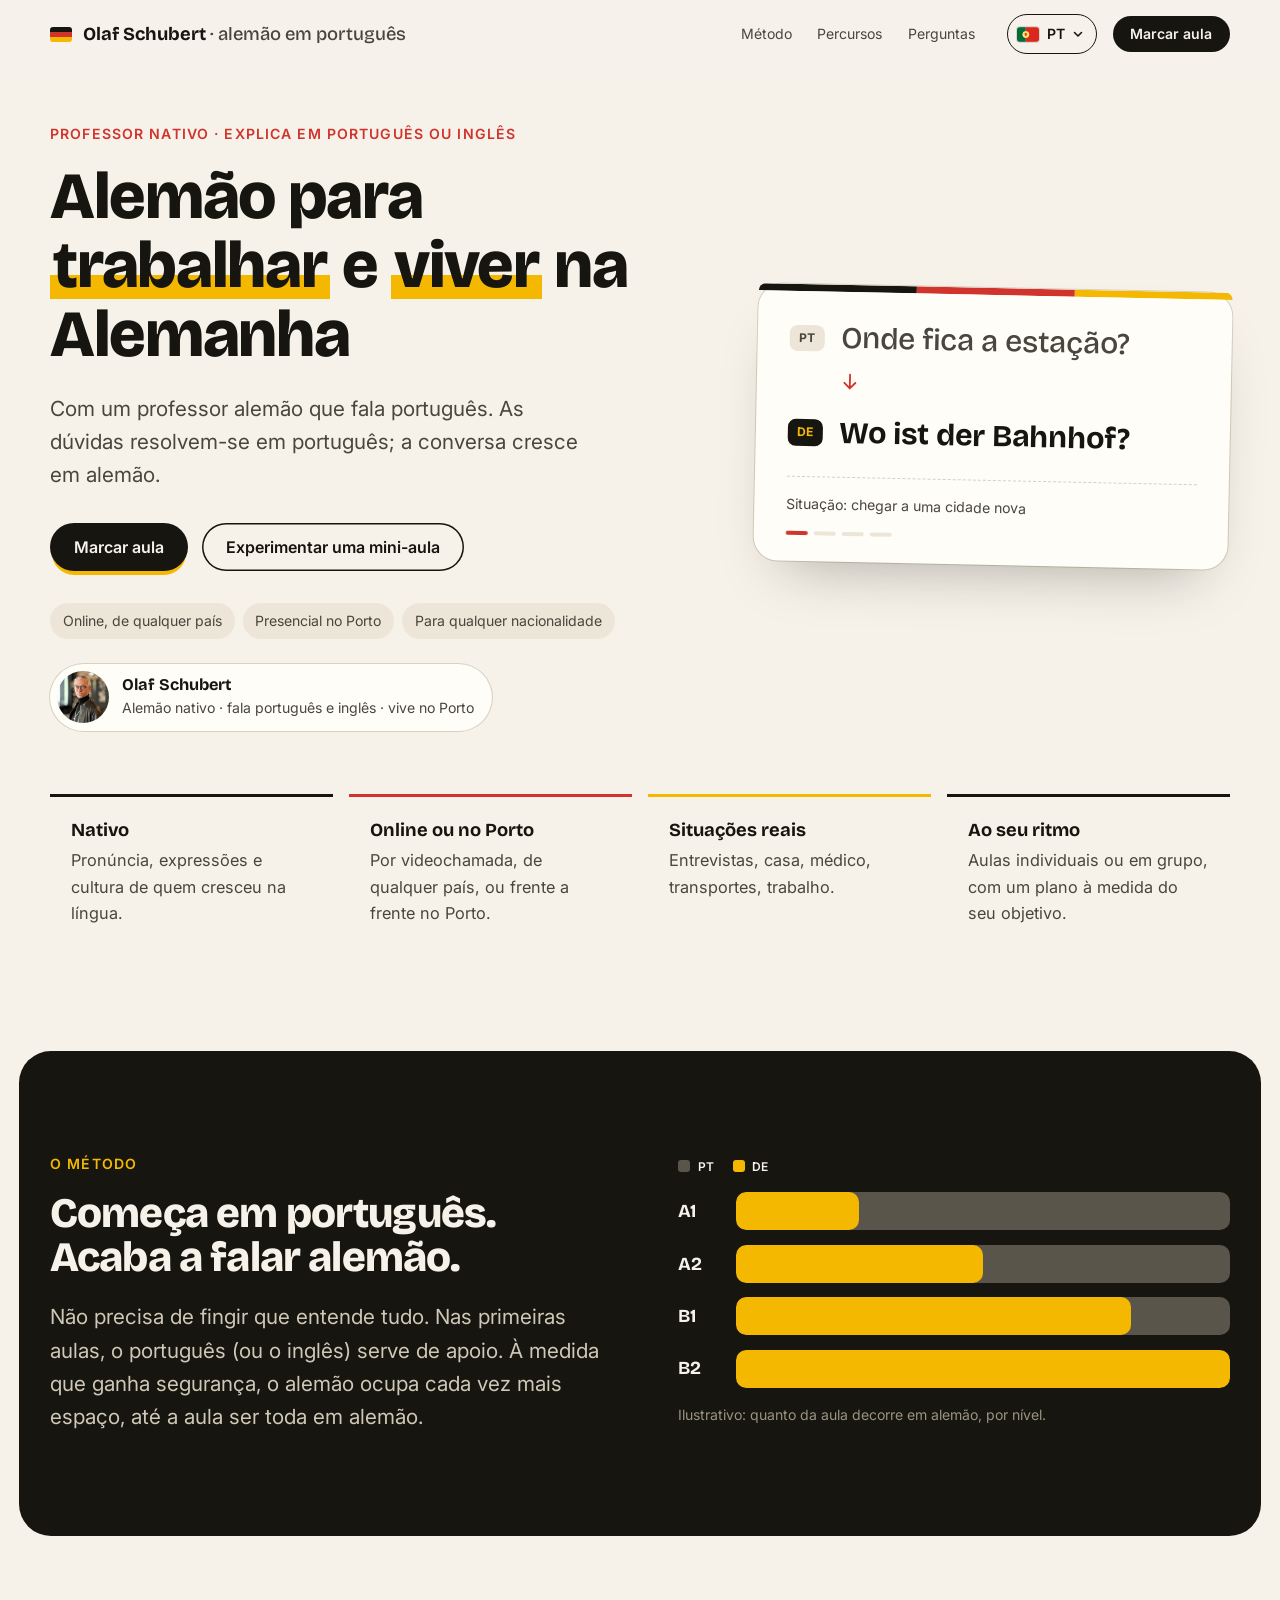
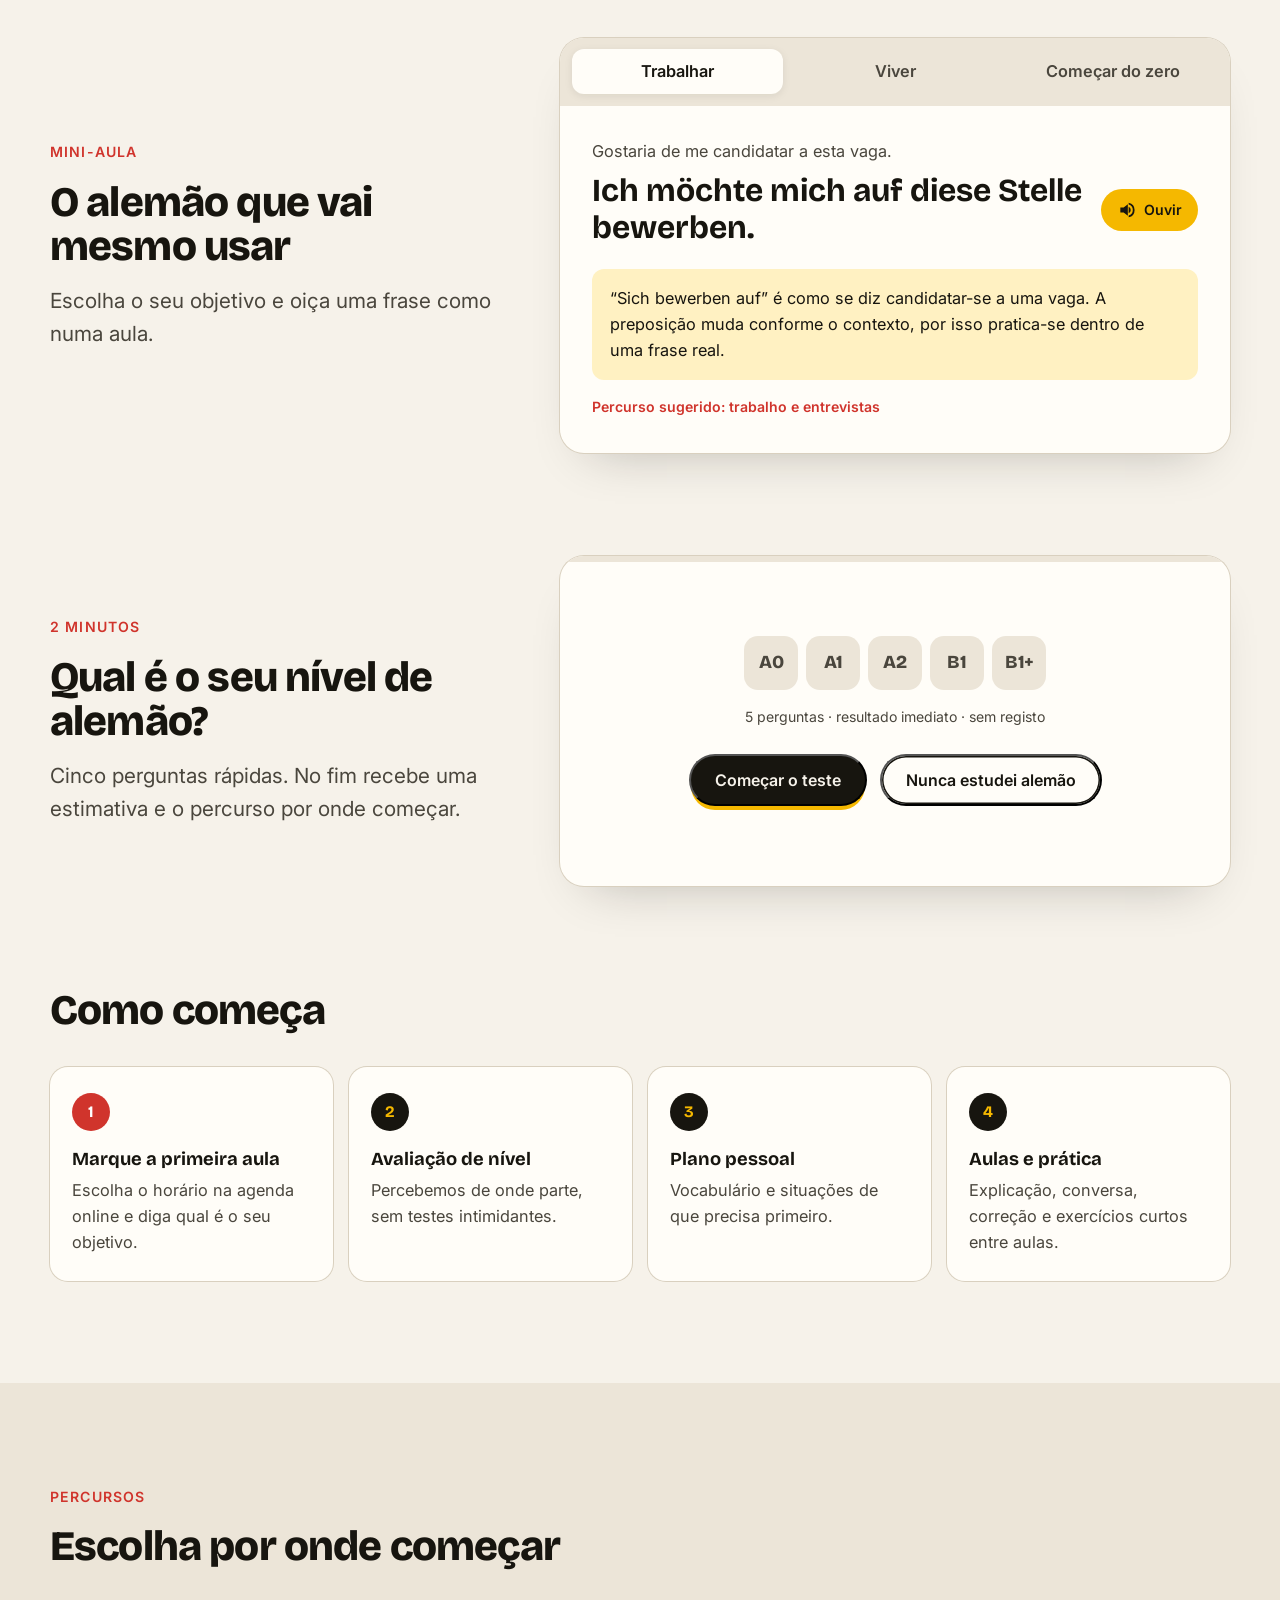
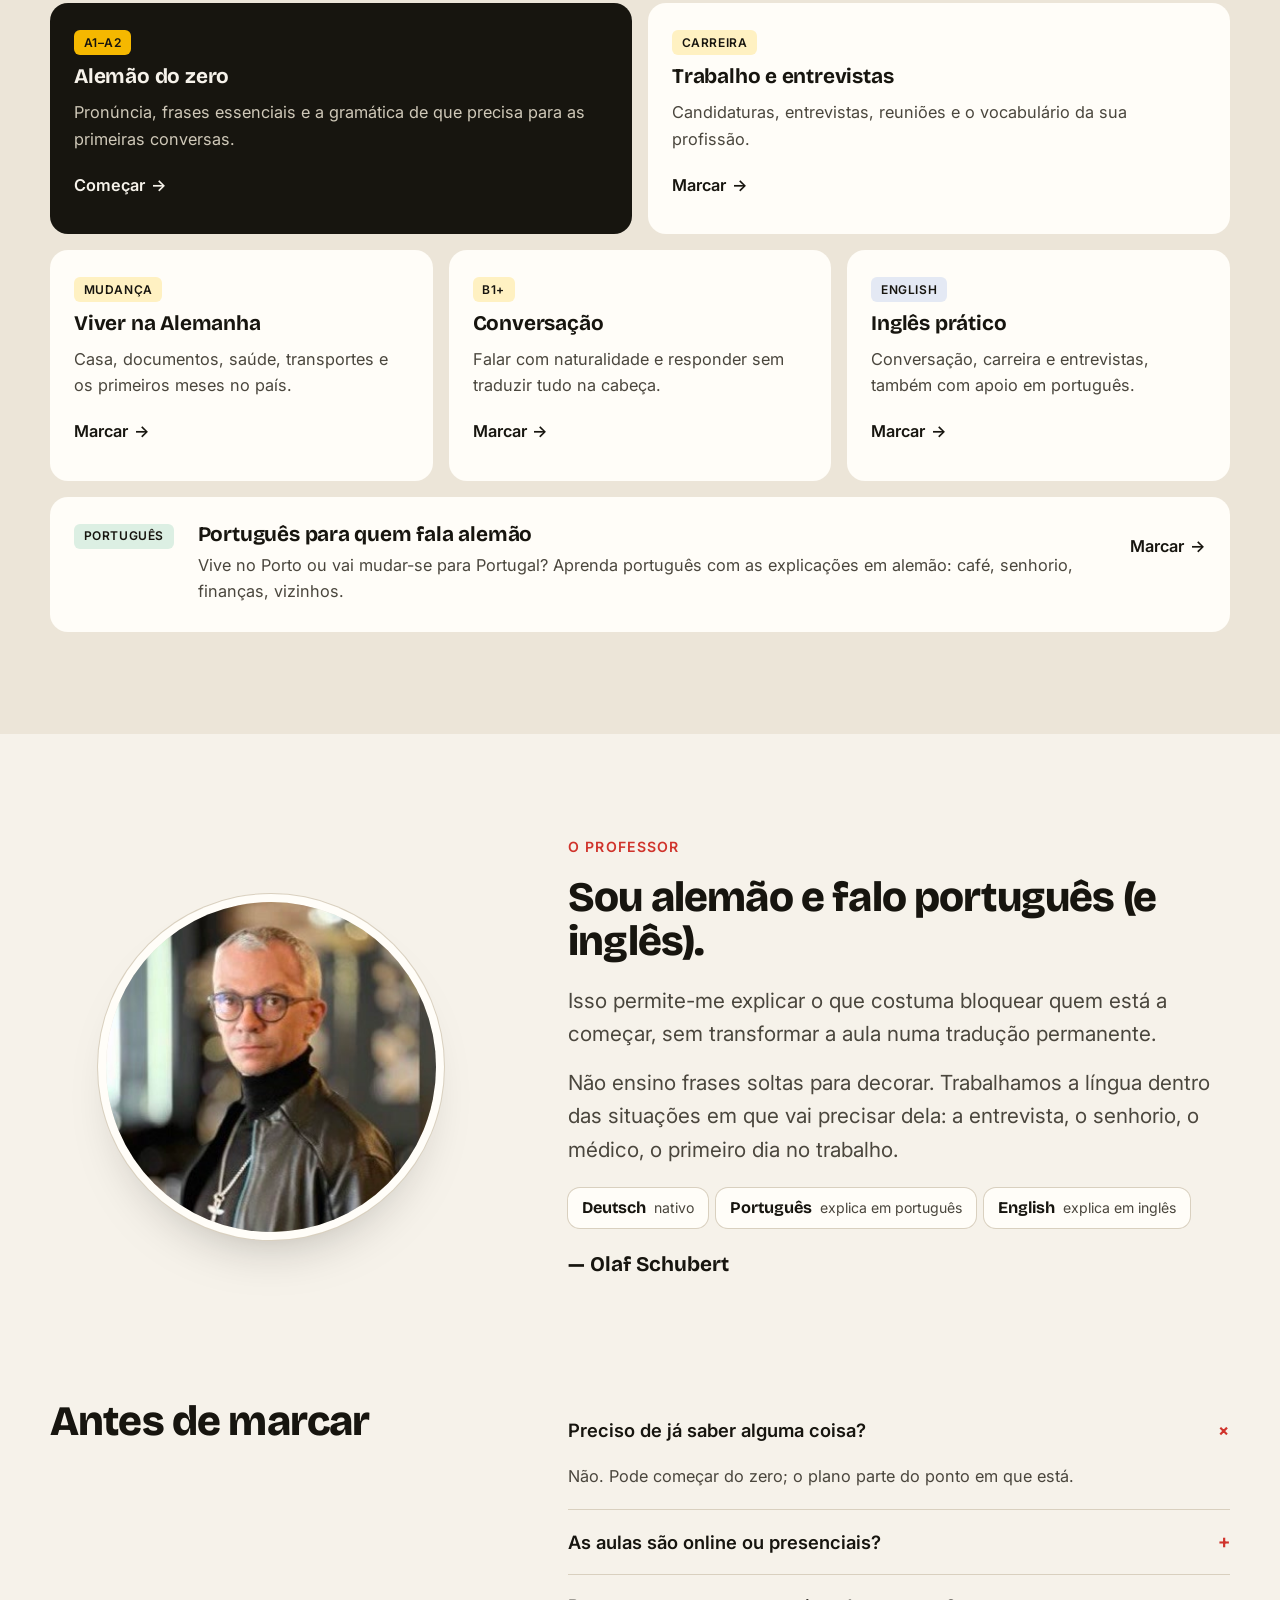
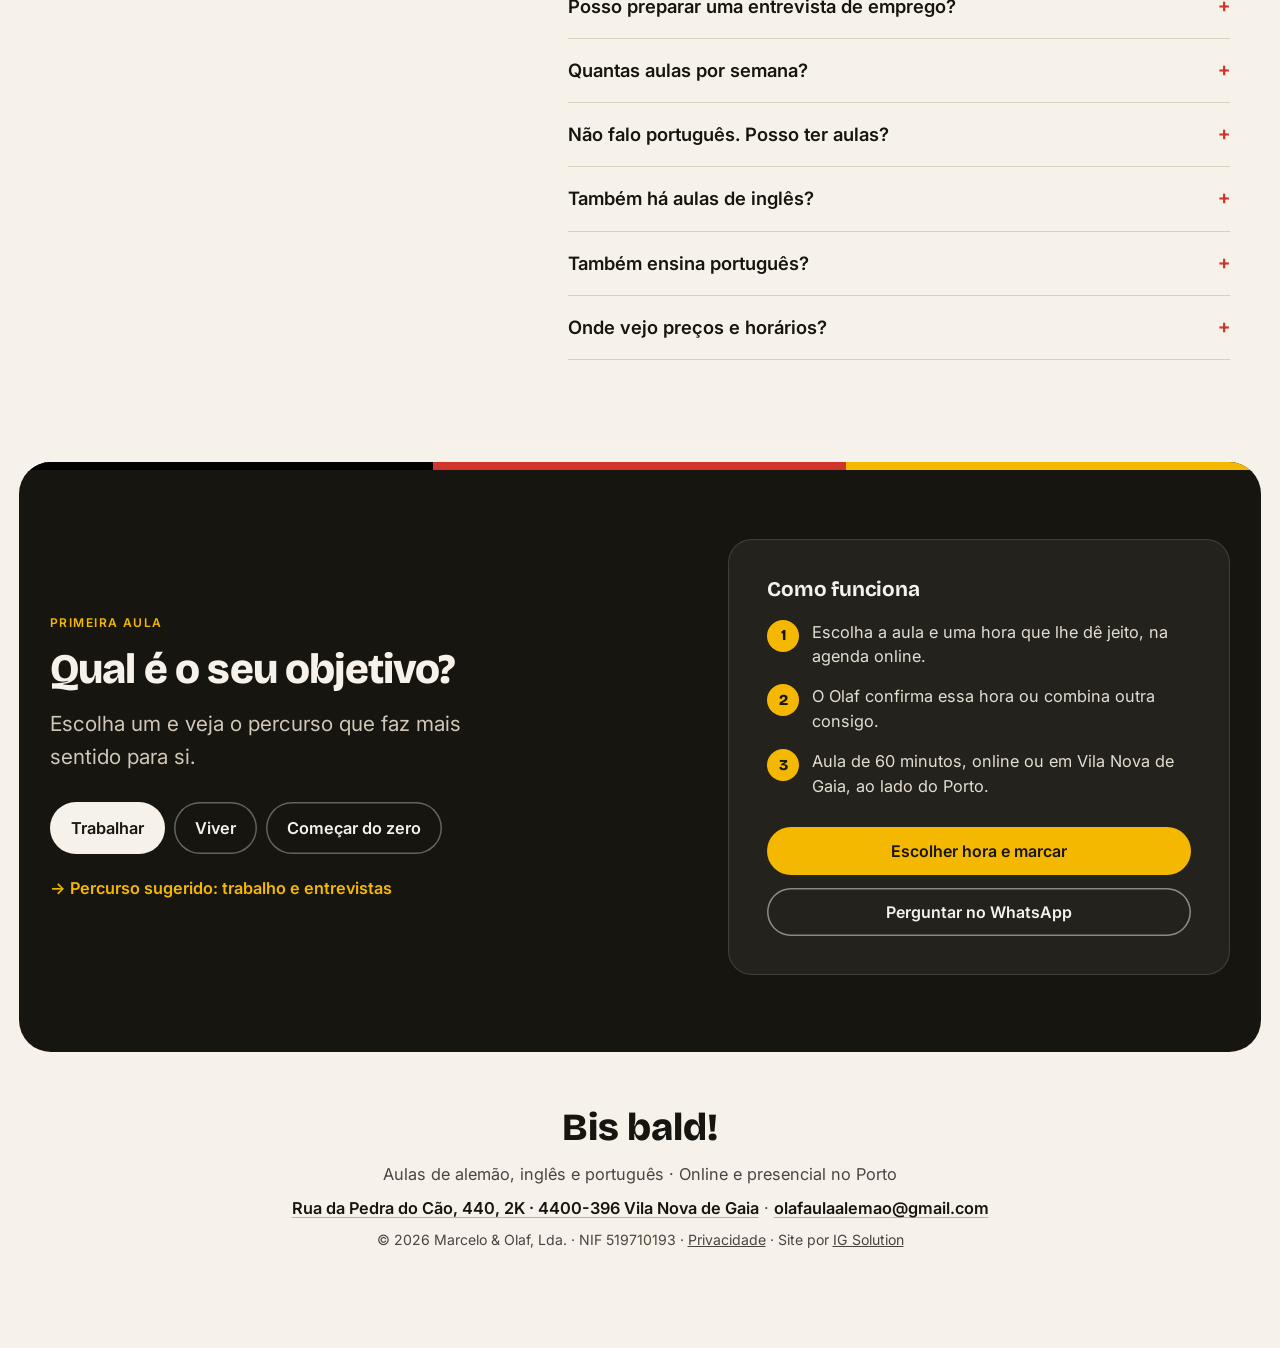
==== commit 290d82d3: "Secção de marcação: objetivo e como funciona, hora combinada Co-Authored-By: Claude Opus 5.5 <norepl" ====
--- a/index.html
+++ b/index.html
@@ -21,7 +21,7 @@
   <link rel="preconnect" href="https://fonts.googleapis.com">
   <link rel="preconnect" href="https://fonts.gstatic.com" crossorigin>
   <link href="https://fonts.googleapis.com/css2?family=Bricolage+Grotesque:opsz,wght@12..96,500;12..96,700;12..96,800&family=Inter:wght@400;500;600&display=swap" rel="stylesheet">
-  <link rel="stylesheet" href="styles.css?v=1794508810">
+  <link rel="stylesheet" href="styles.css?v=1794509189">
   <script>document.documentElement.classList.add('js')</script>
   <script type="application/ld+json">
   {
@@ -360,17 +360,29 @@
     <!-- CTA -->
     <section class="cta" id="marcar" aria-labelledby="cta-title">
       <div class="wrap cta__in" data-reveal>
-        <h2 id="cta-title"><span data-lang="pt">Qual é o seu objetivo?</span></h2>
-        <p><span data-lang="pt">Escolha e veja os horários livres.</span></p>
-        <fieldset class="goals">
-          <legend class="sr"><span data-lang="pt">Objetivo</span></legend>
-          <label><input type="radio" name="goal" value="work" checked><span><span data-lang="pt">Trabalhar</span></span></label>
-          <label><input type="radio" name="goal" value="life"><span><span data-lang="pt">Viver</span></span></label>
-          <label><input type="radio" name="goal" value="start"><span><span data-lang="pt">Começar do zero</span></span></label>
-        </fieldset>
-        <div class="cta__actions">
-          <a class="btn btn--light" id="agenda-link" href="https://agendaig.com" target="_blank" rel="noopener"><span data-lang="pt">Ver horários e marcar</span></a>
-          <a class="btn btn--line" id="whatsapp-link" href="https://wa.me/" target="_blank" rel="noopener"><span data-lang="pt">Perguntar no WhatsApp</span></a>
+        <div class="cta__pick">
+          <p class="cta__eyebrow"><span data-lang="pt">Primeira aula</span></p>
+          <h2 id="cta-title"><span data-lang="pt">Qual é o seu objetivo?</span></h2>
+          <p class="cta__lead"><span data-lang="pt">Escolha um e veja o percurso que faz mais sentido para si.</span></p>
+          <fieldset class="goals">
+            <legend class="sr"><span data-lang="pt">Objetivo</span></legend>
+            <label><input type="radio" name="goal" value="work" checked><span><span data-lang="pt">Trabalhar</span></span></label>
+            <label><input type="radio" name="goal" value="life"><span><span data-lang="pt">Viver</span></span></label>
+            <label><input type="radio" name="goal" value="start"><span><span data-lang="pt">Começar do zero</span></span></label>
+          </fieldset>
+          <p class="cta__track" id="cta-track" aria-live="polite"></p>
+        </div>
+        <div class="cta__how">
+          <h3><span data-lang="pt">Como funciona</span></h3>
+          <ol class="cta__steps">
+            <li><span data-lang="pt">Escolha a aula e uma hora que lhe dê jeito, na agenda online.</span></li>
+            <li><span data-lang="pt">O Olaf confirma essa hora ou combina outra consigo.</span></li>
+            <li><span data-lang="pt">Aula de 60 minutos, online ou em Vila Nova de Gaia, ao lado do Porto.</span></li>
+          </ol>
+          <div class="cta__actions">
+            <a class="btn btn--light" id="agenda-link" href="https://agendaig.com" target="_blank" rel="noopener"><span data-lang="pt">Escolher hora e marcar</span></a>
+            <a class="btn btn--line" id="whatsapp-link" href="https://wa.me/" target="_blank" rel="noopener"><span data-lang="pt">Perguntar no WhatsApp</span></a>
+          </div>
         </div>
       </div>
     </section>
@@ -387,6 +399,6 @@
 
   <a class="float-cta booking-link" href="#marcar"><span data-lang="pt">Marcar aula</span></a>
 
-  <script src="script.js?v=1794508810"></script>
+  <script src="script.js?v=1794509189"></script>
 </body>
 </html>
--- a/styles.css
+++ b/styles.css
@@ -333,17 +333,27 @@
 .faq details p { color: var(--ink-2); padding-bottom: 1.3rem; max-width: 40rem; }
 
 /* ---------- cta ---------- */
-.cta { background: var(--ink); color: var(--paper); padding: var(--gap) 0; border-radius: 32px; margin: 0 clamp(.5rem, 1.5vw, 1.25rem); text-align: center; position: relative; overflow: hidden; }
+.cta { background: var(--ink); color: var(--paper); padding: clamp(3.5rem, 6vw, 5.5rem) 0; border-radius: 32px; margin: 0 clamp(.5rem, 1.5vw, 1.25rem); position: relative; overflow: hidden; }
+.cta__in { display: grid; grid-template-columns: 1.1fr .9fr; gap: clamp(2rem, 5vw, 4.5rem); align-items: center; }
+.cta__eyebrow { margin: 0 0 .9rem; font-size: var(--fs-tag); font-weight: 600; letter-spacing: .12em; text-transform: uppercase; color: var(--gold); }
 .cta::before { content: ""; position: absolute; inset: 0 0 auto; height: 8px; background: linear-gradient(90deg, #000 33.3%, var(--red) 33.3% 66.6%, var(--gold) 66.6%); }
-.cta h2 { font-size: var(--fs-h1); margin-bottom: 1rem; }
-.cta p { color: #cfc8b8; font-size: var(--fs-lead); margin-bottom: 2rem; }
-.goals { border: 0; padding: 0; margin: 0 0 2rem; display: flex; justify-content: center; flex-wrap: wrap; gap: .6rem; }
+.cta h2 { font-size: var(--fs-h2); margin-bottom: 1rem; }
+.cta__lead { color: #cfc8b8; font-size: var(--fs-lead); margin: 0 0 1.8rem; max-width: 34ch; }
+.cta__track { margin: 1.3rem 0 0; min-height: 1.5em; font-weight: 600; color: var(--gold); }
+.cta__track::before { content: "→ "; }
+.cta__how { background: rgba(246,242,234,.06); border: 1px solid rgba(246,242,234,.14); border-radius: 24px; padding: clamp(1.6rem, 3vw, 2.4rem); }
+.cta__how h3 { font-size: var(--fs-h3); margin-bottom: 1.2rem; }
+.cta__steps { list-style: none; counter-reset: step; margin: 0 0 1.8rem; padding: 0; display: grid; gap: 1rem; }
+.cta__steps li { counter-increment: step; display: grid; grid-template-columns: 2rem 1fr; gap: .8rem; align-items: start; color: #e4ded1; line-height: 1.5; }
+.cta__steps li::before { content: counter(step); display: grid; place-items: center; width: 2rem; height: 2rem; border-radius: 50%; background: var(--gold); color: var(--ink); font: 800 .95rem/1 var(--display); }
+.goals { border: 0; padding: 0; margin: 0; display: flex; flex-wrap: wrap; gap: .6rem; }
 .goals label { cursor: pointer; }
 .goals input { position: absolute; opacity: 0; }
 .goals label > span { display: block; padding: .8rem 1.3rem; border-radius: 999px; box-shadow: inset 0 0 0 1.5px rgba(246,242,234,.35); font-weight: 600; transition: background .25s, color .25s, box-shadow .25s; }
 .goals input:checked + span { background: var(--paper); color: var(--ink); box-shadow: none; }
 .goals input:focus-visible + span { outline: 3px solid var(--gold); outline-offset: 3px; }
-.cta__actions { display: flex; justify-content: center; flex-wrap: wrap; gap: .9rem; }
+.cta__actions { display: flex; flex-wrap: wrap; gap: .8rem; }
+.cta__actions .btn { flex: 1 1 auto; justify-content: center; }
 
 /* ---------- rodapé ---------- */
 .foot { padding: 3.5rem 0 6rem; }
@@ -443,3 +453,7 @@
 .legal p, .legal li { color: var(--ink-2); line-height: 1.65; }
 .legal ul { padding-left: 1.2rem; display: grid; gap: .4rem; }
 .legal a { text-decoration-color: var(--gold); text-underline-offset: 3px; }
+
+@media (max-width: 900px) {
+  .cta__in { grid-template-columns: 1fr; }
+}
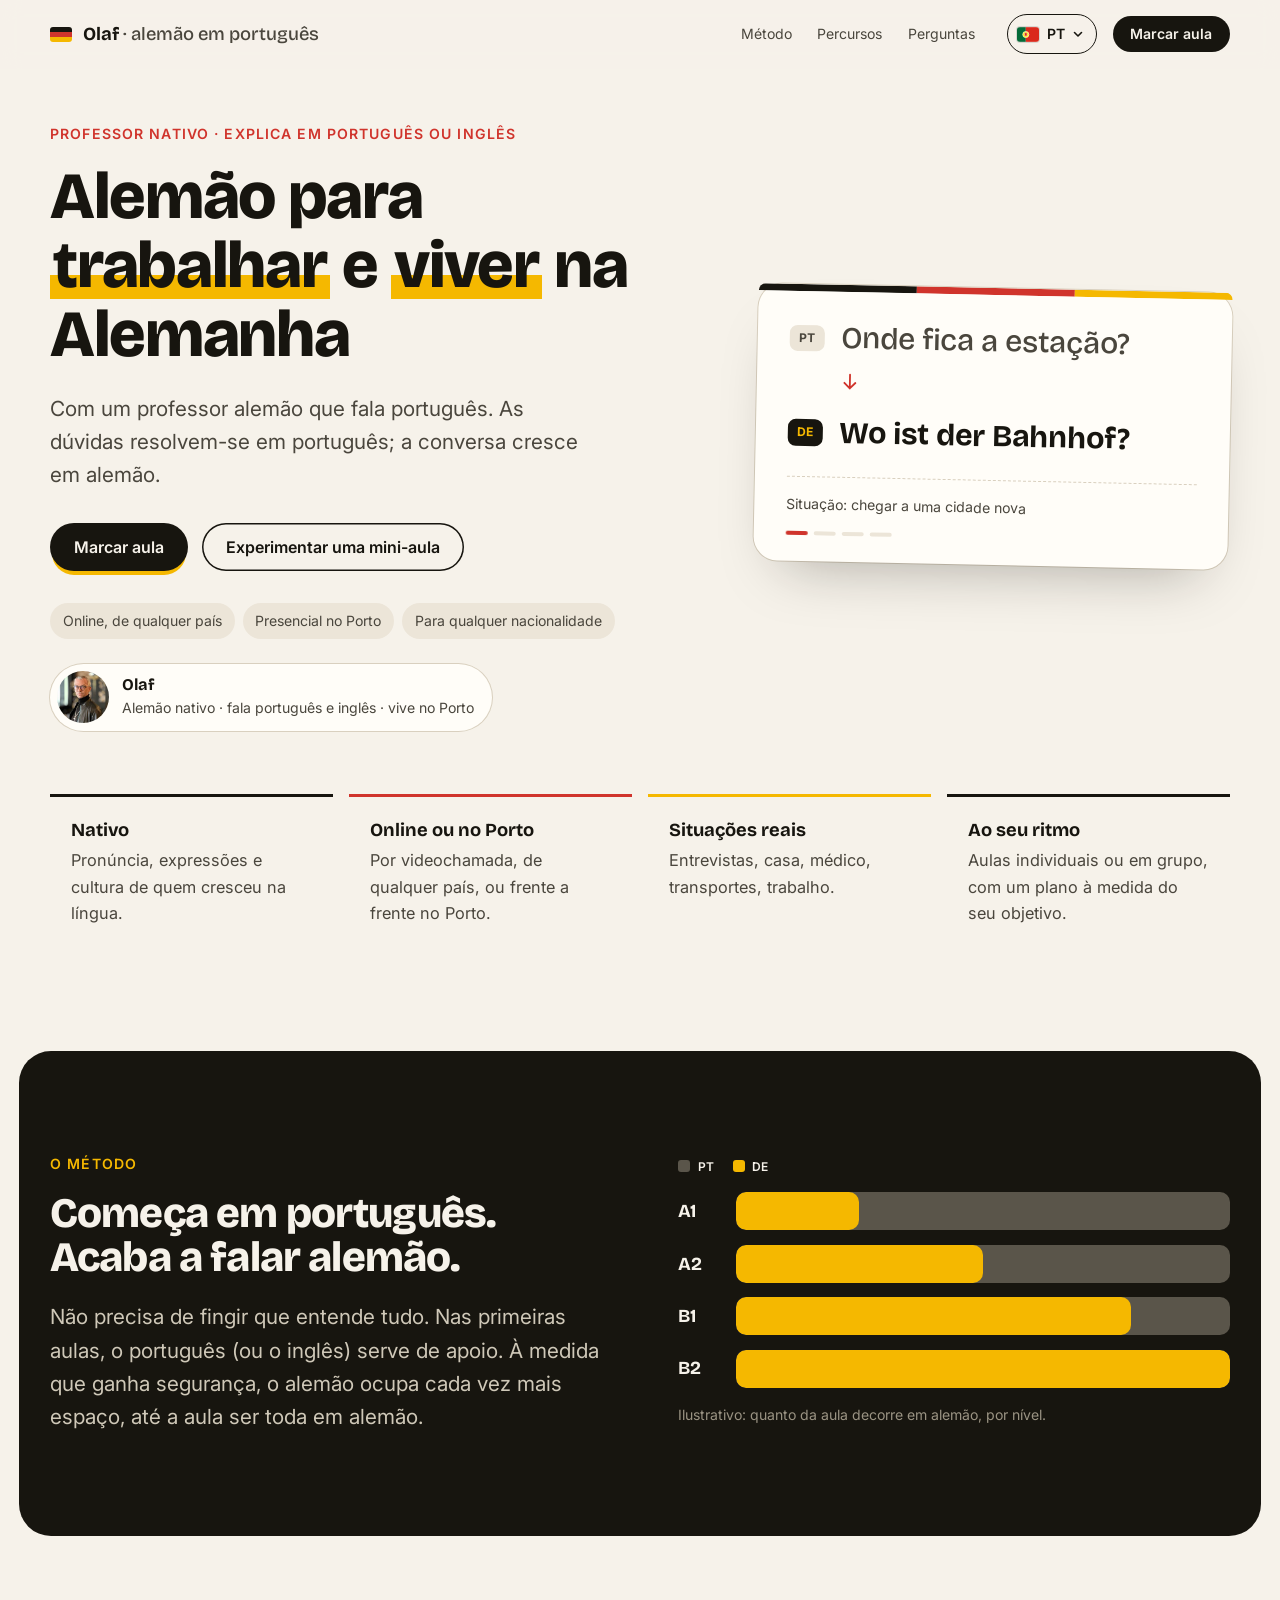
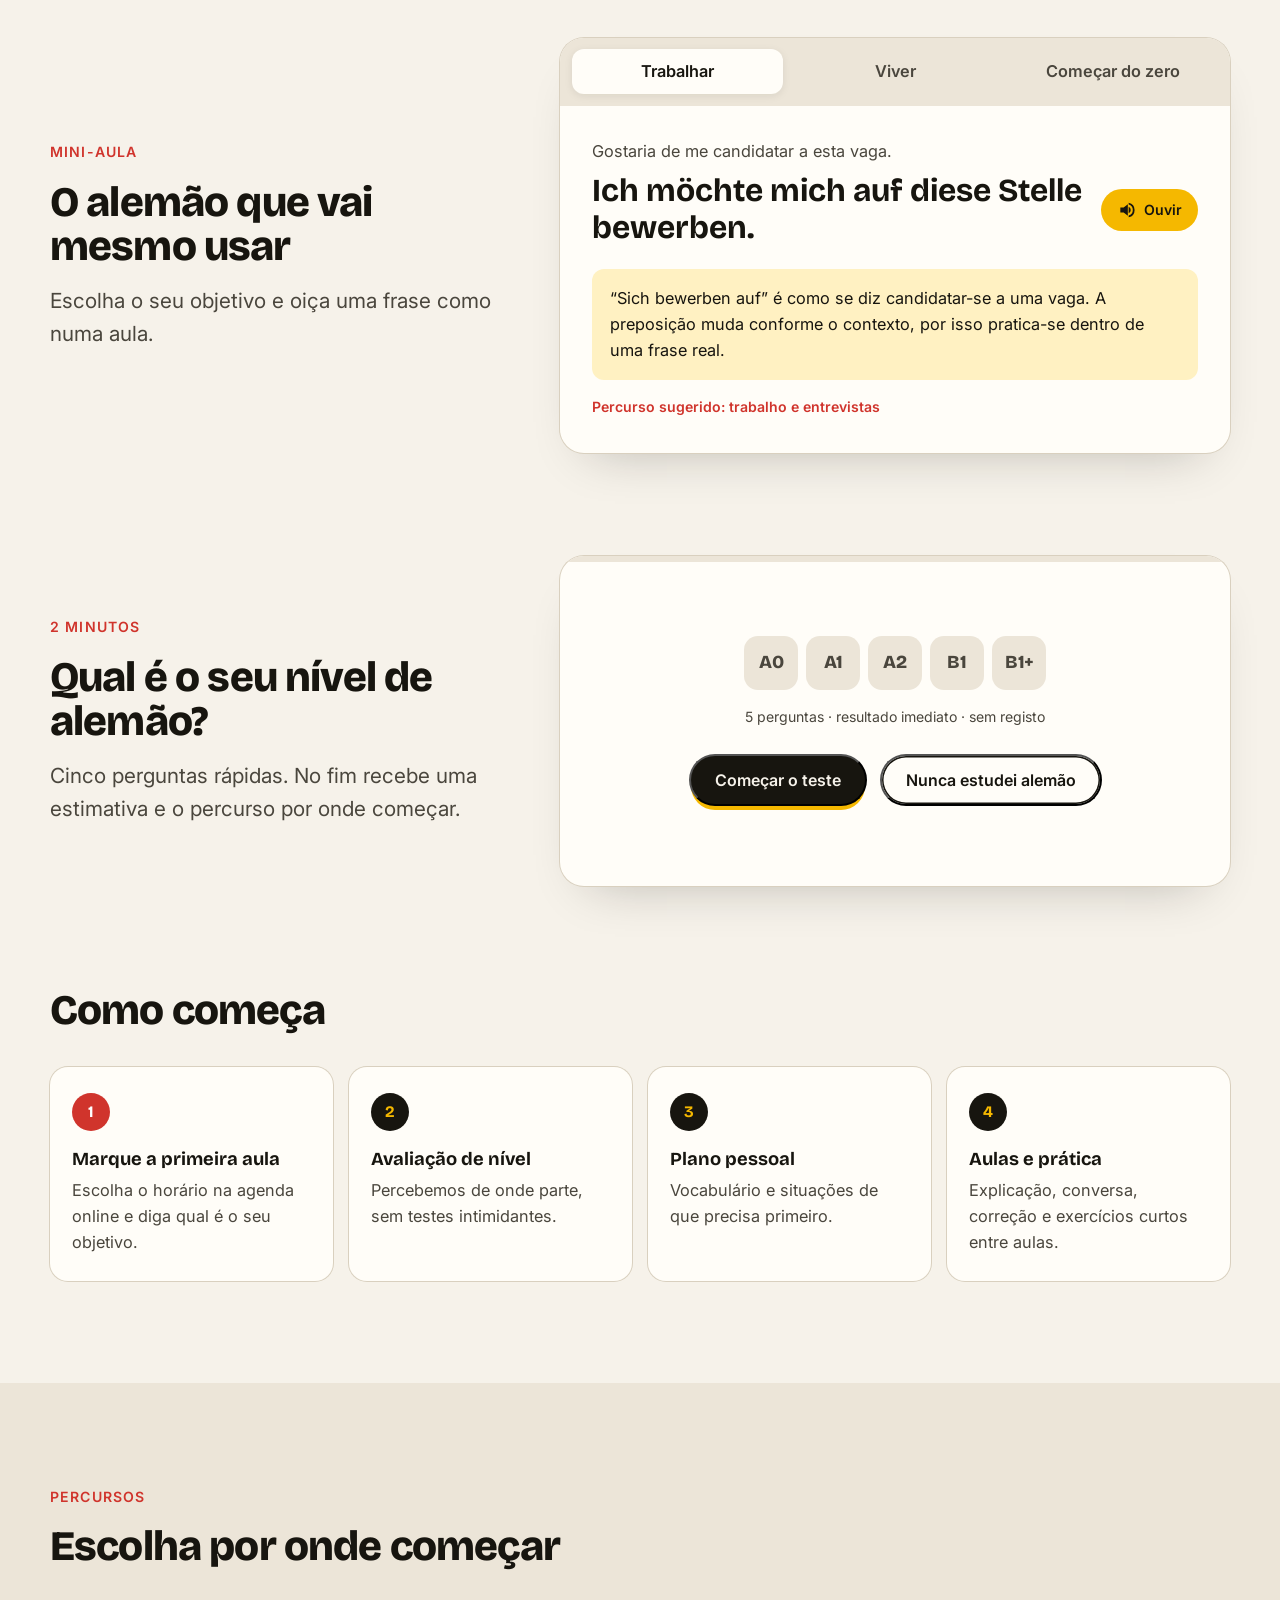
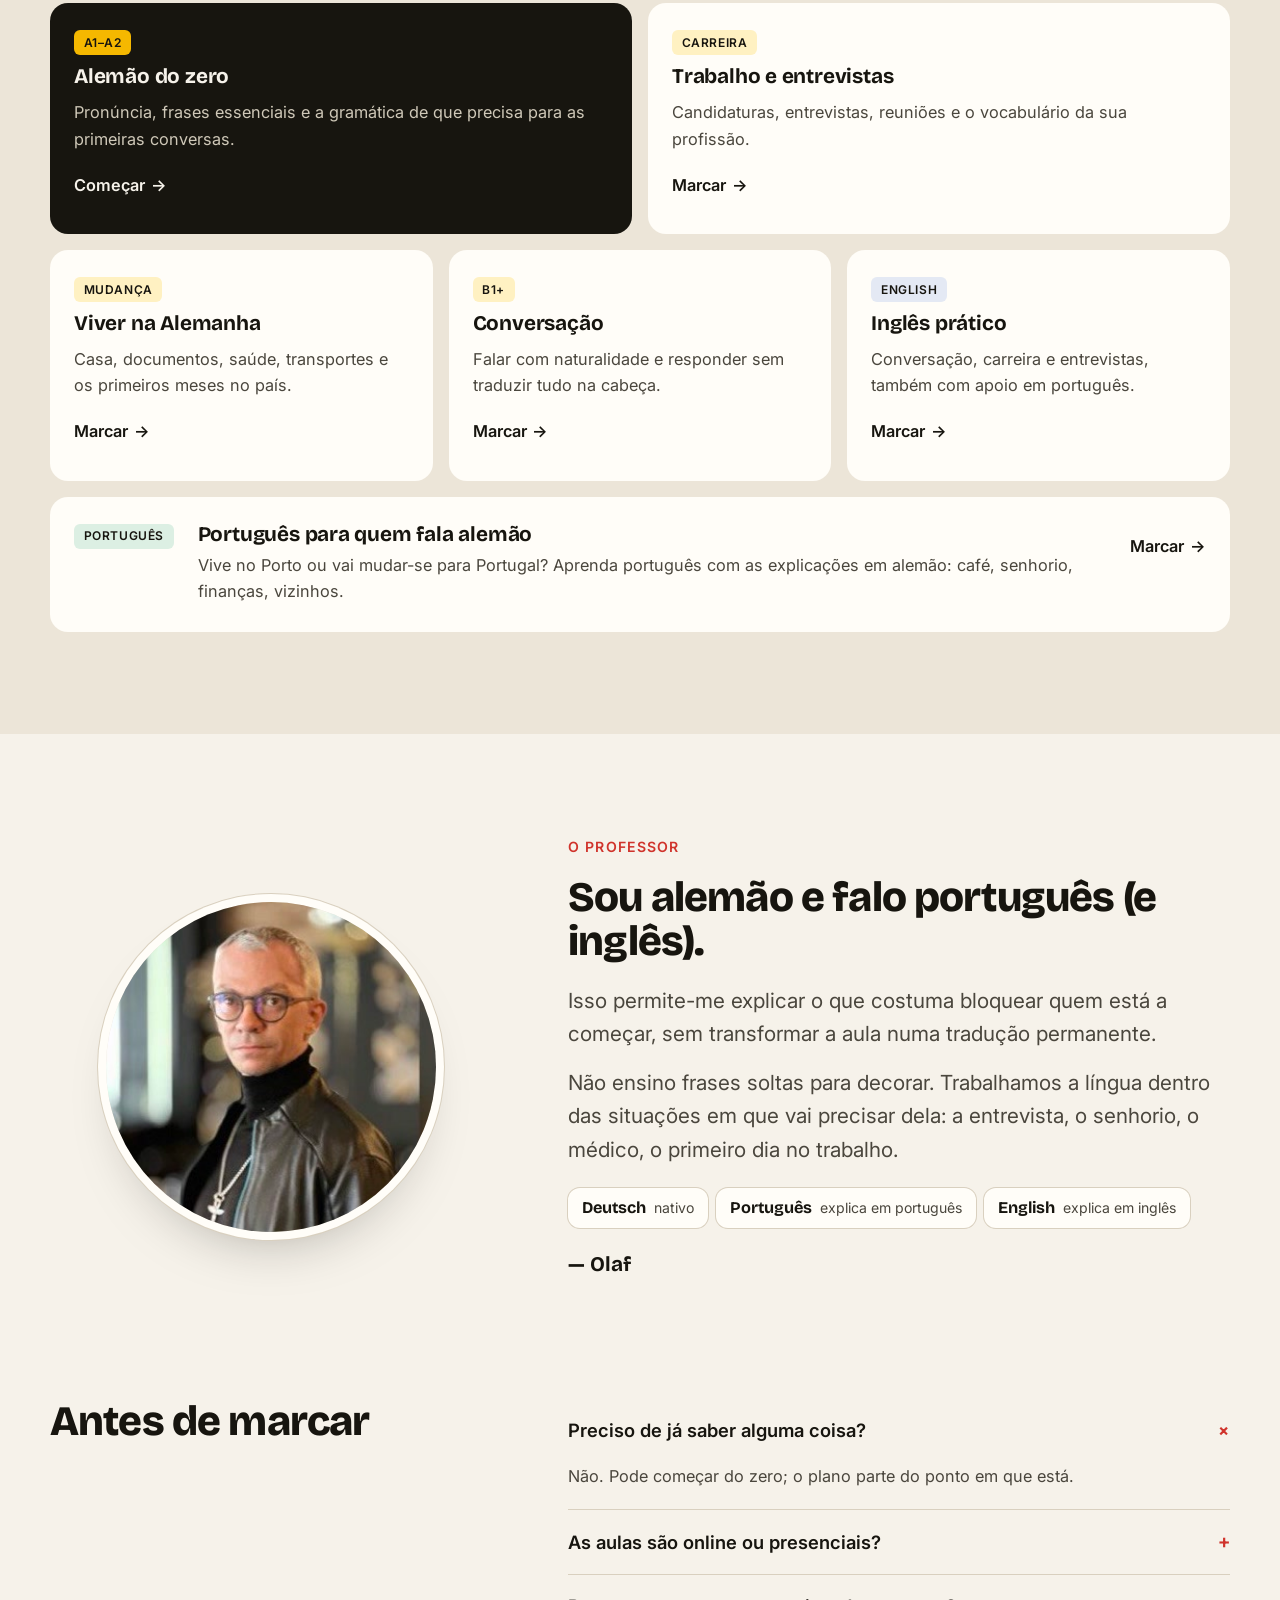
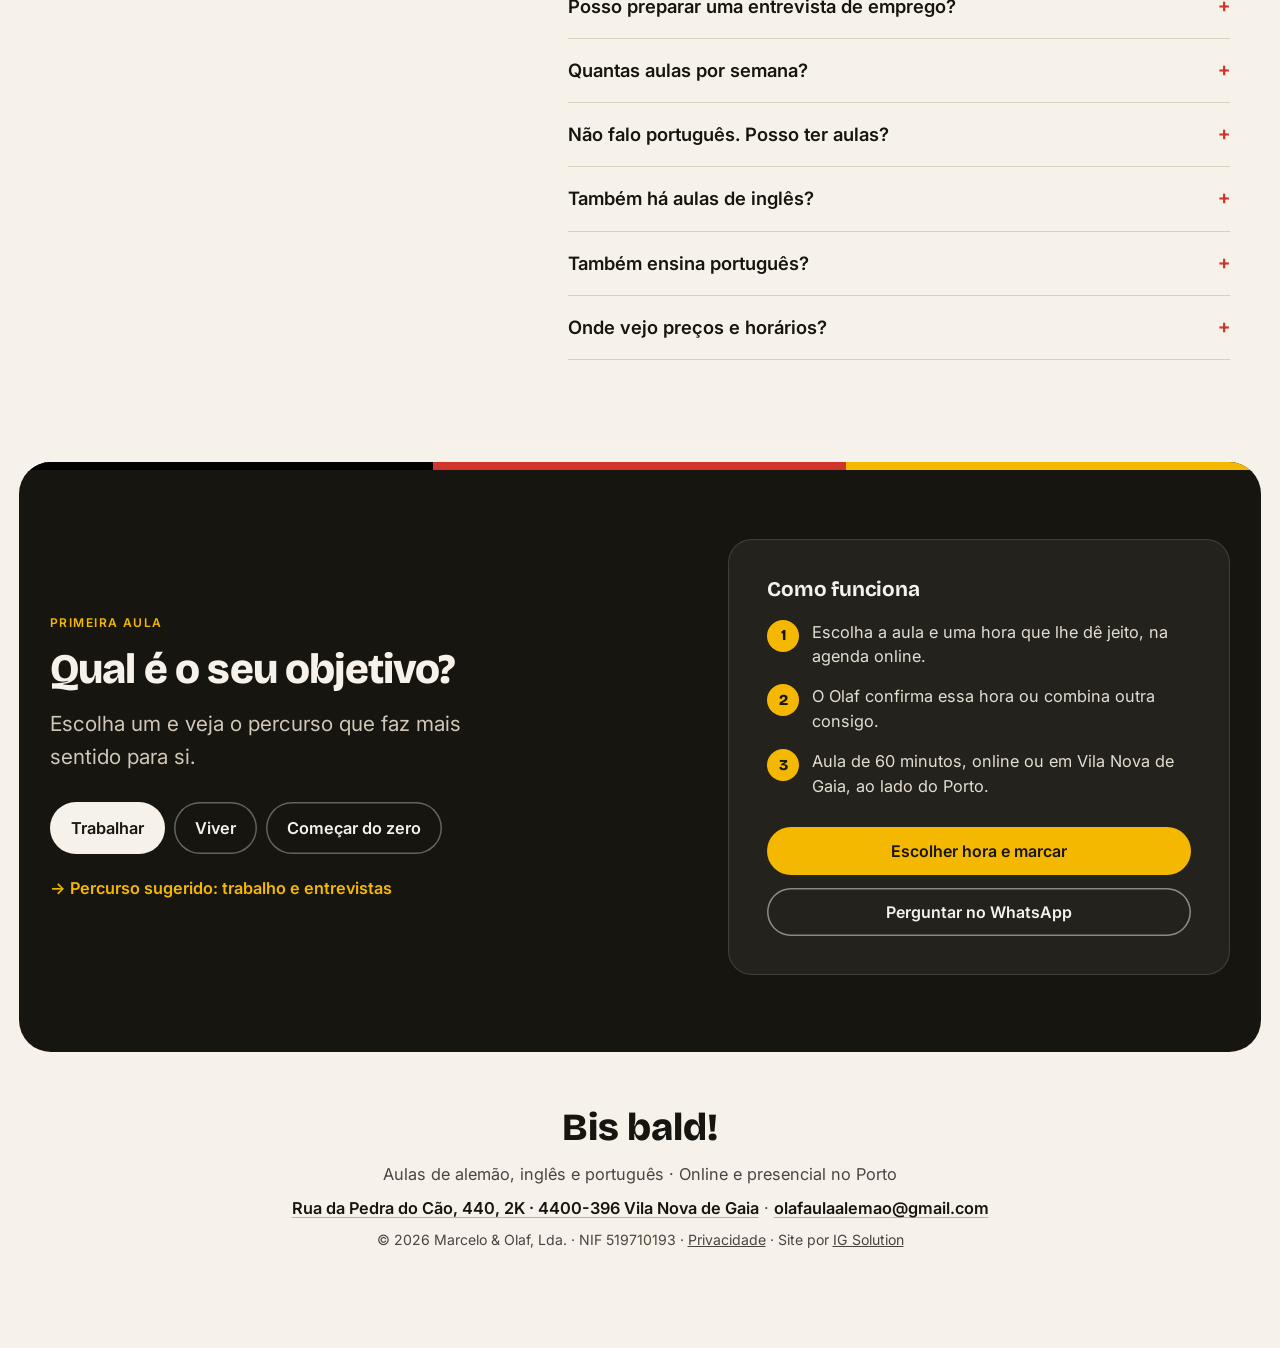
==== commit ac3115b4: "Só o nome Olaf, sem o apelido Co-Authored-By: Claude Opus 5.5 <noreply@anthropic.com>" ====
--- a/index.html
+++ b/index.html
@@ -3,16 +3,16 @@
 <head>
   <meta charset="utf-8">
   <meta name="viewport" content="width=device-width, initial-scale=1">
-  <title>Aulas de alemão no Porto e online · Olaf Schubert</title>
-  <meta name="description" content="Aulas de alemão com Olaf Schubert, professor alemão que explica em português ou inglês. Para trabalhar e viver na Alemanha. Presenciais no Porto ou online.">
+  <title>Aulas de alemão no Porto e online · Olaf</title>
+  <meta name="description" content="Aulas de alemão com Olaf, professor alemão que explica em português ou inglês. Para trabalhar e viver na Alemanha. Presenciais no Porto ou online.">
   <link rel="canonical" href="https://aulascomolaf.com/">
   <link rel="alternate" hreflang="pt" href="https://aulascomolaf.com/">
   <link rel="alternate" hreflang="en" href="https://aulascomolaf.com/en/">
   <link rel="alternate" hreflang="de" href="https://aulascomolaf.com/de/">
   <link rel="alternate" hreflang="x-default" href="https://aulascomolaf.com/">
   <link rel="icon" href="data:image/svg+xml,%3Csvg xmlns=%22http://www.w3.org/2000/svg%22 viewBox=%220 0 30 30%22%3E%3Crect width=%2230%22 height=%2230%22 rx=%227%22 fill=%22%2317150f%22/%3E%3Crect x=%226%22 y=%228%22 width=%2218%22 height=%224.6%22 fill=%22%23000%22/%3E%3Crect x=%226%22 y=%2212.6%22 width=%2218%22 height=%224.6%22 fill=%22%23d0342c%22/%3E%3Crect x=%226%22 y=%2217.2%22 width=%2218%22 height=%224.6%22 fill=%22%23f5b800%22/%3E%3C/svg%3E">
-  <meta property="og:title" content="Aulas de alemão no Porto e online · Olaf Schubert">
-  <meta property="og:description" content="Aulas de alemão com Olaf Schubert, professor alemão que explica em português ou inglês. Para trabalhar e viver na Alemanha. Presenciais no Porto ou online.">
+  <meta property="og:title" content="Aulas de alemão no Porto e online · Olaf">
+  <meta property="og:description" content="Aulas de alemão com Olaf, professor alemão que explica em português ou inglês. Para trabalhar e viver na Alemanha. Presenciais no Porto ou online.">
   <meta property="og:locale" content="pt_PT">
   <meta property="og:type" content="website">
   <meta property="og:image" content="https://aulascomolaf.com/assets/olaf.jpg">
@@ -21,20 +21,20 @@
   <link rel="preconnect" href="https://fonts.googleapis.com">
   <link rel="preconnect" href="https://fonts.gstatic.com" crossorigin>
   <link href="https://fonts.googleapis.com/css2?family=Bricolage+Grotesque:opsz,wght@12..96,500;12..96,700;12..96,800&family=Inter:wght@400;500;600&display=swap" rel="stylesheet">
-  <link rel="stylesheet" href="styles.css?v=1794509189">
+  <link rel="stylesheet" href="styles.css?v=1794934858">
   <script>document.documentElement.classList.add('js')</script>
   <script type="application/ld+json">
   {
     "@context": "https://schema.org",
     "@type": "Service",
-    "name": "Aulas de alemão e inglês com Olaf Schubert",
+    "name": "Aulas de alemão e inglês com Olaf",
     "serviceType": "Aulas de alemão e de inglês, online e presenciais",
     "description": "Aulas de alemão para trabalhar e viver na Alemanha, com um professor alemão que explica em português ou inglês. Presenciais no Porto ou online. Também aulas de inglês.",
     "areaServed": [{ "@type": "City", "name": "Porto" }, { "@type": "City", "name": "Vila Nova de Gaia" }, { "@type": "Country", "name": "Portugal" }, "Online"],
     "availableLanguage": ["pt", "de", "en"],
     "provider": {
       "@type": "Person",
-      "name": "Olaf Schubert",
+      "name": "Olaf",
       "jobTitle": "Professor de alemão e inglês",
       "nationality": "DE",
       "knowsLanguage": ["de", "pt", "en"],
@@ -54,7 +54,7 @@
     <div class="wrap top__in">
       <a class="brand" href="#inicio" aria-label="Início">
         <span class="brand__flag" aria-hidden="true"><i></i><i></i><i></i></span>
-        <span>Olaf Schubert <em data-lang="pt">· alemão em português</em></span>
+        <span>Olaf <em data-lang="pt">· alemão em português</em></span>
       </a>
       <nav class="top__nav" aria-label="Principal">
         <a href="#metodo"><span data-lang="pt">Método</span></a>
@@ -110,7 +110,7 @@
           <div class="teacher-pill">
             <img src="assets/olaf.jpg" width="56" height="56" alt="" decoding="async">
             <div>
-              <strong>Olaf Schubert</strong>
+              <strong>Olaf</strong>
               <span><span data-lang="pt">Alemão nativo · fala português e inglês · vive no Porto</span></span>
             </div>
           </div>
@@ -322,7 +322,7 @@
     <section class="about" aria-labelledby="about-title">
       <div class="wrap about__in">
         <figure class="about__photo" data-reveal>
-          <img src="assets/olaf.jpg" width="330" height="330" alt="Olaf Schubert" loading="lazy" decoding="async">
+          <img src="assets/olaf.jpg" width="330" height="330" alt="Olaf" loading="lazy" decoding="async">
         </figure>
         <div class="about__copy" data-reveal>
           <p class="eyebrow"><span data-lang="pt">O professor</span></p>
@@ -335,7 +335,7 @@
             <li><b lang="en">English</b><span data-lang="pt">explica em inglês</span></li>
           </ul>
 
-          <p class="about__sign">— Olaf Schubert</p>
+          <p class="about__sign">— Olaf</p>
         </div>
       </div>
     </section>
@@ -399,6 +399,6 @@
 
   <a class="float-cta booking-link" href="#marcar"><span data-lang="pt">Marcar aula</span></a>
 
-  <script src="script.js?v=1794509189"></script>
+  <script src="script.js?v=1794934858"></script>
 </body>
 </html>
